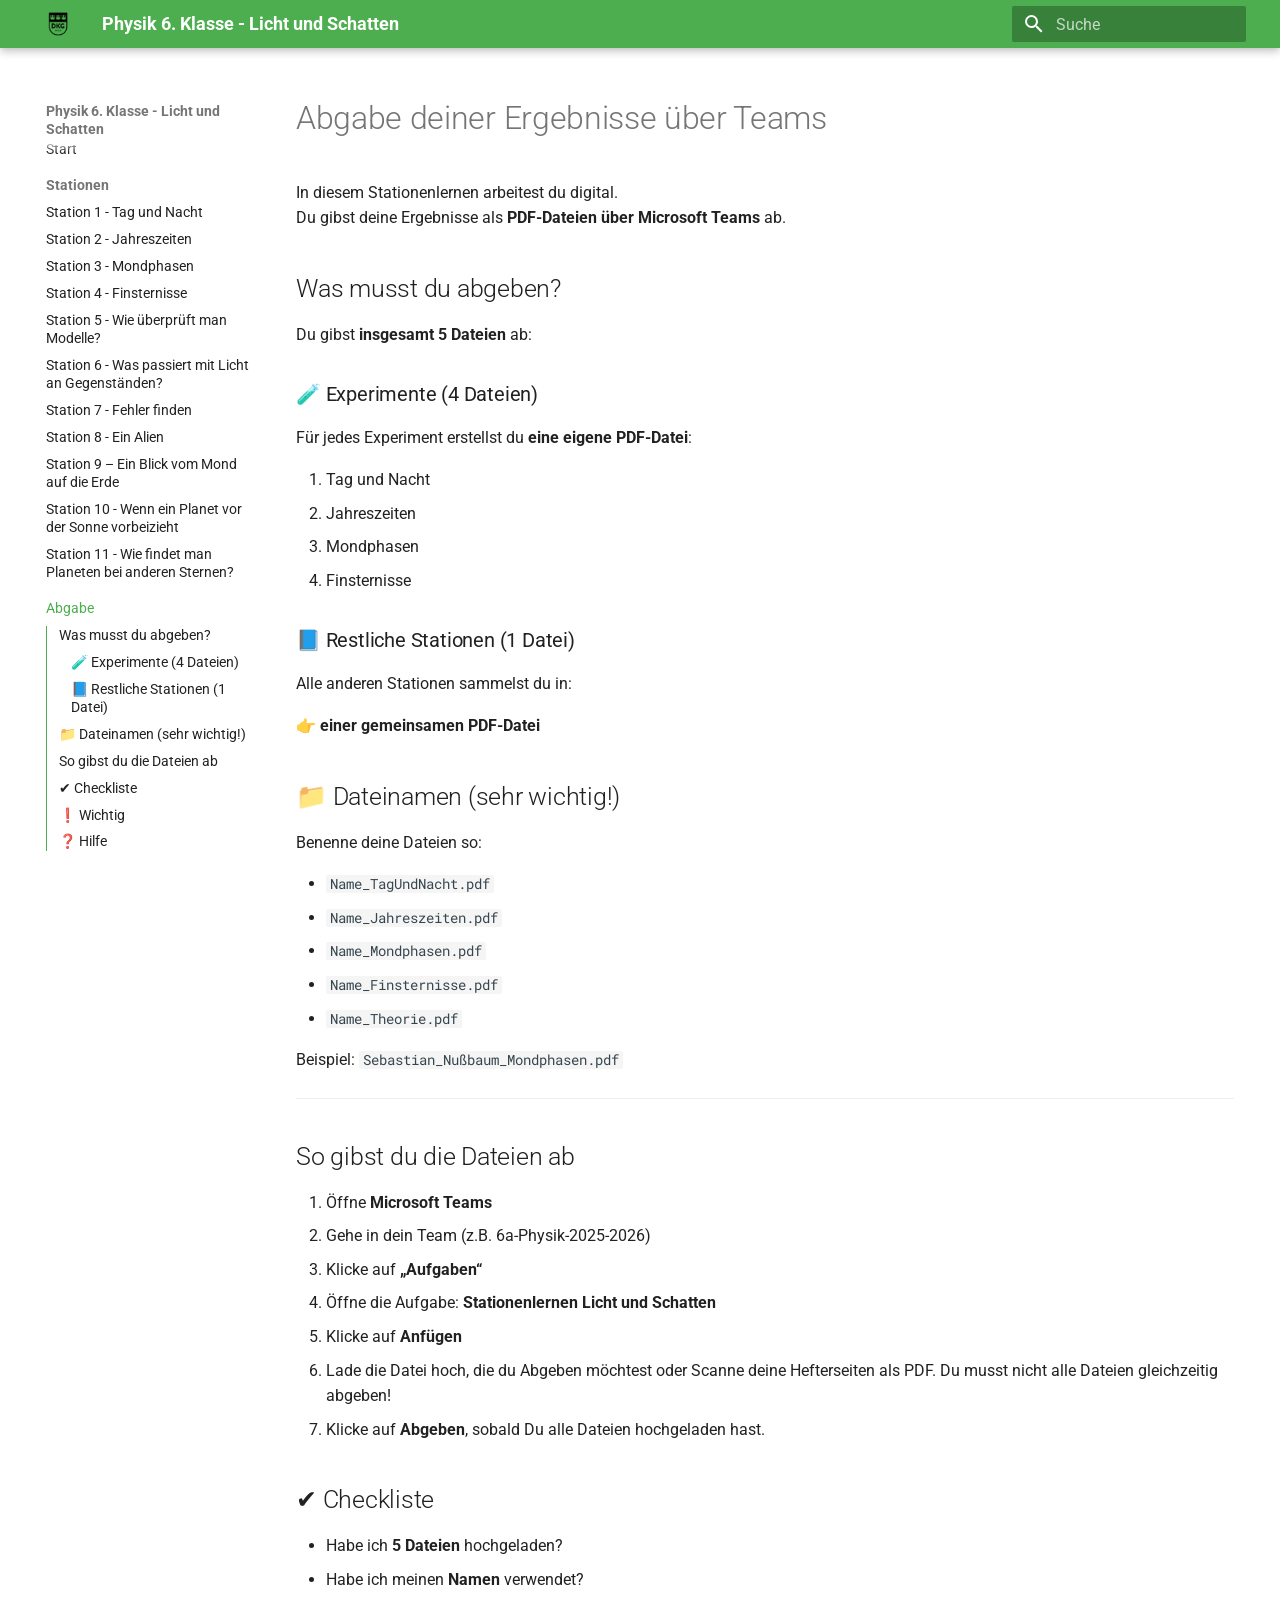
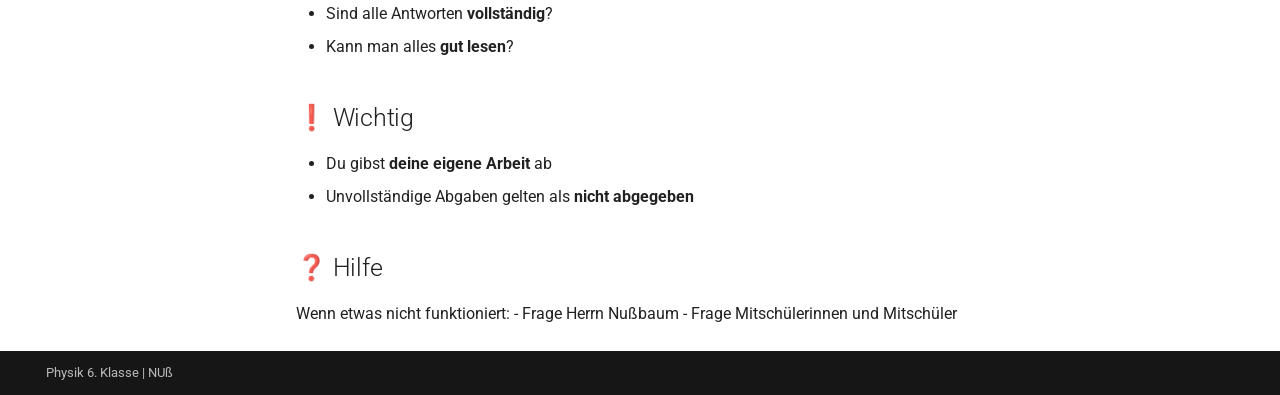
==== abgabe_teams/index.html @ 46893027 "Frisch gebaute Website" ====
<!doctype html>
<html lang="de" class="no-js">
  <head>
    
      <meta charset="utf-8">
      <meta name="viewport" content="width=device-width,initial-scale=1">
      
      
      
        <link rel="canonical" href="https://herrnussbaum.github.io/physik_6_licht_und_schatten/abgabe_teams/">
      
      
        <link rel="prev" href="../stationen/station_11/">
      
      
      
        
      
      
      <link rel="icon" href="../img/favicon.ico">
      <meta name="generator" content="mkdocs-1.6.1, mkdocs-material-9.7.6">
    
    
      
        <title>Abgabe - Physik 6. Klasse - Licht und Schatten</title>
      
    
    
      <link rel="stylesheet" href="../assets/stylesheets/main.484c7ddc.min.css">
      
        
        <link rel="stylesheet" href="../assets/stylesheets/palette.ab4e12ef.min.css">
      
      


    
    
      
    
    
      
        
        
        <link rel="preconnect" href="https://fonts.gstatic.com" crossorigin>
        <link rel="stylesheet" href="https://fonts.googleapis.com/css?family=Roboto:300,300i,400,400i,700,700i%7CRoboto+Mono:400,400i,700,700i&display=fallback">
        <style>:root{--md-text-font:"Roboto";--md-code-font:"Roboto Mono"}</style>
      
    
    
    <script>__md_scope=new URL("..",location),__md_hash=e=>[...e].reduce(((e,_)=>(e<<5)-e+_.charCodeAt(0)),0),__md_get=(e,_=localStorage,t=__md_scope)=>JSON.parse(_.getItem(t.pathname+"."+e)),__md_set=(e,_,t=localStorage,a=__md_scope)=>{try{t.setItem(a.pathname+"."+e,JSON.stringify(_))}catch(e){}}</script>
    
      

    
    
  </head>
  
  
    
    
    
    
    
    <body dir="ltr" data-md-color-scheme="default" data-md-color-primary="green" data-md-color-accent="purple">
  
    
    <input class="md-toggle" data-md-toggle="drawer" type="checkbox" id="__drawer" autocomplete="off">
    <input class="md-toggle" data-md-toggle="search" type="checkbox" id="__search" autocomplete="off">
    <label class="md-overlay" for="__drawer"></label>
    <div data-md-component="skip">
      
        
        <a href="#abgabe-deiner-ergebnisse-uber-teams" class="md-skip">
          Zum Inhalt
        </a>
      
    </div>
    <div data-md-component="announce">
      
    </div>
    
    
      

  

<header class="md-header md-header--shadow" data-md-component="header">
  <nav class="md-header__inner md-grid" aria-label="Kopfzeile">
    <a href=".." title="Physik 6. Klasse - Licht und Schatten" class="md-header__button md-logo" aria-label="Physik 6. Klasse - Licht und Schatten" data-md-component="logo">
      
  <img src="../img/Logo_klein.png" alt="logo">

    </a>
    <label class="md-header__button md-icon" for="__drawer">
      
      <svg xmlns="http://www.w3.org/2000/svg" viewBox="0 0 24 24"><path d="M3 6h18v2H3zm0 5h18v2H3zm0 5h18v2H3z"/></svg>
    </label>
    <div class="md-header__title" data-md-component="header-title">
      <div class="md-header__ellipsis">
        <div class="md-header__topic">
          <span class="md-ellipsis">
            Physik 6. Klasse - Licht und Schatten
          </span>
        </div>
        <div class="md-header__topic" data-md-component="header-topic">
          <span class="md-ellipsis">
            
              Abgabe
            
          </span>
        </div>
      </div>
    </div>
    
      
    
    
    
    
      
      
        <label class="md-header__button md-icon" for="__search">
          
          <svg xmlns="http://www.w3.org/2000/svg" viewBox="0 0 24 24"><path d="M9.5 3A6.5 6.5 0 0 1 16 9.5c0 1.61-.59 3.09-1.56 4.23l.27.27h.79l5 5-1.5 1.5-5-5v-.79l-.27-.27A6.52 6.52 0 0 1 9.5 16 6.5 6.5 0 0 1 3 9.5 6.5 6.5 0 0 1 9.5 3m0 2C7 5 5 7 5 9.5S7 14 9.5 14 14 12 14 9.5 12 5 9.5 5"/></svg>
        </label>
        <div class="md-search" data-md-component="search" role="dialog">
  <label class="md-search__overlay" for="__search"></label>
  <div class="md-search__inner" role="search">
    <form class="md-search__form" name="search">
      <input type="text" class="md-search__input" name="query" aria-label="Suche" placeholder="Suche" autocapitalize="off" autocorrect="off" autocomplete="off" spellcheck="false" data-md-component="search-query" required>
      <label class="md-search__icon md-icon" for="__search">
        
        <svg xmlns="http://www.w3.org/2000/svg" viewBox="0 0 24 24"><path d="M9.5 3A6.5 6.5 0 0 1 16 9.5c0 1.61-.59 3.09-1.56 4.23l.27.27h.79l5 5-1.5 1.5-5-5v-.79l-.27-.27A6.52 6.52 0 0 1 9.5 16 6.5 6.5 0 0 1 3 9.5 6.5 6.5 0 0 1 9.5 3m0 2C7 5 5 7 5 9.5S7 14 9.5 14 14 12 14 9.5 12 5 9.5 5"/></svg>
        
        <svg xmlns="http://www.w3.org/2000/svg" viewBox="0 0 24 24"><path d="M20 11v2H8l5.5 5.5-1.42 1.42L4.16 12l7.92-7.92L13.5 5.5 8 11z"/></svg>
      </label>
      <nav class="md-search__options" aria-label="Suche">
        
        <button type="reset" class="md-search__icon md-icon" title="Zurücksetzen" aria-label="Zurücksetzen" tabindex="-1">
          
          <svg xmlns="http://www.w3.org/2000/svg" viewBox="0 0 24 24"><path d="M19 6.41 17.59 5 12 10.59 6.41 5 5 6.41 10.59 12 5 17.59 6.41 19 12 13.41 17.59 19 19 17.59 13.41 12z"/></svg>
        </button>
      </nav>
      
    </form>
    <div class="md-search__output">
      <div class="md-search__scrollwrap" tabindex="0" data-md-scrollfix>
        <div class="md-search-result" data-md-component="search-result">
          <div class="md-search-result__meta">
            Suche wird initialisiert
          </div>
          <ol class="md-search-result__list" role="presentation"></ol>
        </div>
      </div>
    </div>
  </div>
</div>
      
    
    
  </nav>
  
</header>
    
    <div class="md-container" data-md-component="container">
      
      
        
          
        
      
      <main class="md-main" data-md-component="main">
        <div class="md-main__inner md-grid">
          
            
              
              <div class="md-sidebar md-sidebar--primary" data-md-component="sidebar" data-md-type="navigation" >
                <div class="md-sidebar__scrollwrap">
                  <div class="md-sidebar__inner">
                    



  

<nav class="md-nav md-nav--primary md-nav--integrated" aria-label="Navigation" data-md-level="0">
  <label class="md-nav__title" for="__drawer">
    <a href=".." title="Physik 6. Klasse - Licht und Schatten" class="md-nav__button md-logo" aria-label="Physik 6. Klasse - Licht und Schatten" data-md-component="logo">
      
  <img src="../img/Logo_klein.png" alt="logo">

    </a>
    Physik 6. Klasse - Licht und Schatten
  </label>
  
  <ul class="md-nav__list" data-md-scrollfix>
    
      
      
  
  
  
  
    <li class="md-nav__item">
      <a href=".." class="md-nav__link">
        
  
  
  <span class="md-ellipsis">
    
  
    Start
  

    
  </span>
  
  

      </a>
    </li>
  

    
      
      
  
  
  
  
    
    
    
    
      
        
        
      
    
    
    <li class="md-nav__item md-nav__item--section md-nav__item--nested">
      
        
        
        <input class="md-nav__toggle md-toggle " type="checkbox" id="__nav_2" >
        
          
          <label class="md-nav__link" for="__nav_2" id="__nav_2_label" tabindex="">
            
  
  
  <span class="md-ellipsis">
    
  
    Stationen
  

    
  </span>
  
  

            <span class="md-nav__icon md-icon"></span>
          </label>
        
        <nav class="md-nav" data-md-level="1" aria-labelledby="__nav_2_label" aria-expanded="false">
          <label class="md-nav__title" for="__nav_2">
            <span class="md-nav__icon md-icon"></span>
            
  
    Stationen
  

          </label>
          <ul class="md-nav__list" data-md-scrollfix>
            
              
                
  
  
  
  
    <li class="md-nav__item">
      <a href="../stationen/station_01/" class="md-nav__link">
        
  
  
  <span class="md-ellipsis">
    
  
    Station 1 - Tag und Nacht
  

    
  </span>
  
  

      </a>
    </li>
  

              
            
              
                
  
  
  
  
    <li class="md-nav__item">
      <a href="../stationen/station_02/" class="md-nav__link">
        
  
  
  <span class="md-ellipsis">
    
  
    Station 2 - Jahreszeiten
  

    
  </span>
  
  

      </a>
    </li>
  

              
            
              
                
  
  
  
  
    <li class="md-nav__item">
      <a href="../stationen/station_03/" class="md-nav__link">
        
  
  
  <span class="md-ellipsis">
    
  
    Station 3 - Mondphasen
  

    
  </span>
  
  

      </a>
    </li>
  

              
            
              
                
  
  
  
  
    <li class="md-nav__item">
      <a href="../stationen/station_04/" class="md-nav__link">
        
  
  
  <span class="md-ellipsis">
    
  
    Station 4 - Finsternisse
  

    
  </span>
  
  

      </a>
    </li>
  

              
            
              
                
  
  
  
  
    <li class="md-nav__item">
      <a href="../stationen/station_05/" class="md-nav__link">
        
  
  
  <span class="md-ellipsis">
    
  
    Station 5 - Wie überprüft man Modelle?
  

    
  </span>
  
  

      </a>
    </li>
  

              
            
              
                
  
  
  
  
    <li class="md-nav__item">
      <a href="../stationen/station_06/" class="md-nav__link">
        
  
  
  <span class="md-ellipsis">
    
  
    Station 6 - Was passiert mit Licht an Gegenständen?
  

    
  </span>
  
  

      </a>
    </li>
  

              
            
              
                
  
  
  
  
    <li class="md-nav__item">
      <a href="../stationen/station_07/" class="md-nav__link">
        
  
  
  <span class="md-ellipsis">
    
  
    Station 7 - Fehler finden
  

    
  </span>
  
  

      </a>
    </li>
  

              
            
              
                
  
  
  
  
    <li class="md-nav__item">
      <a href="../stationen/station_08/" class="md-nav__link">
        
  
  
  <span class="md-ellipsis">
    
  
    Station 8 - Ein Alien
  

    
  </span>
  
  

      </a>
    </li>
  

              
            
              
                
  
  
  
  
    <li class="md-nav__item">
      <a href="../stationen/station_09/" class="md-nav__link">
        
  
  
  <span class="md-ellipsis">
    
  
    Station 9 – Ein Blick vom Mond auf die Erde
  

    
  </span>
  
  

      </a>
    </li>
  

              
            
              
                
  
  
  
  
    <li class="md-nav__item">
      <a href="../stationen/station_10/" class="md-nav__link">
        
  
  
  <span class="md-ellipsis">
    
  
    Station 10 - Wenn ein Planet vor der Sonne vorbeizieht
  

    
  </span>
  
  

      </a>
    </li>
  

              
            
              
                
  
  
  
  
    <li class="md-nav__item">
      <a href="../stationen/station_11/" class="md-nav__link">
        
  
  
  <span class="md-ellipsis">
    
  
    Station 11 - Wie findet man Planeten bei anderen Sternen?
  

    
  </span>
  
  

      </a>
    </li>
  

              
            
          </ul>
        </nav>
      
    </li>
  

    
      
      
  
  
    
  
  
  
    <li class="md-nav__item md-nav__item--active">
      
      <input class="md-nav__toggle md-toggle" type="checkbox" id="__toc">
      
      
        
      
      
        <label class="md-nav__link md-nav__link--active" for="__toc">
          
  
  
  <span class="md-ellipsis">
    
  
    Abgabe
  

    
  </span>
  
  

          <span class="md-nav__icon md-icon"></span>
        </label>
      
      <a href="./" class="md-nav__link md-nav__link--active">
        
  
  
  <span class="md-ellipsis">
    
  
    Abgabe
  

    
  </span>
  
  

      </a>
      
        

<nav class="md-nav md-nav--secondary" aria-label="Inhaltsverzeichnis">
  
  
  
    
  
  
    <label class="md-nav__title" for="__toc">
      <span class="md-nav__icon md-icon"></span>
      Inhaltsverzeichnis
    </label>
    <ul class="md-nav__list" data-md-component="toc" data-md-scrollfix>
      
        <li class="md-nav__item">
  <a href="#was-musst-du-abgeben" class="md-nav__link">
    <span class="md-ellipsis">
      
        Was musst du abgeben?
      
    </span>
  </a>
  
    <nav class="md-nav" aria-label="Was musst du abgeben?">
      <ul class="md-nav__list">
        
          <li class="md-nav__item">
  <a href="#experimente-4-dateien" class="md-nav__link">
    <span class="md-ellipsis">
      
        🧪 Experimente (4 Dateien)
      
    </span>
  </a>
  
</li>
        
          <li class="md-nav__item">
  <a href="#restliche-stationen-1-datei" class="md-nav__link">
    <span class="md-ellipsis">
      
        📘 Restliche Stationen (1 Datei)
      
    </span>
  </a>
  
</li>
        
      </ul>
    </nav>
  
</li>
      
        <li class="md-nav__item">
  <a href="#dateinamen-sehr-wichtig" class="md-nav__link">
    <span class="md-ellipsis">
      
        📁 Dateinamen (sehr wichtig!)
      
    </span>
  </a>
  
</li>
      
        <li class="md-nav__item">
  <a href="#so-gibst-du-die-dateien-ab" class="md-nav__link">
    <span class="md-ellipsis">
      
        So gibst du die Dateien ab
      
    </span>
  </a>
  
</li>
      
        <li class="md-nav__item">
  <a href="#checkliste" class="md-nav__link">
    <span class="md-ellipsis">
      
        ✔ Checkliste
      
    </span>
  </a>
  
</li>
      
        <li class="md-nav__item">
  <a href="#wichtig" class="md-nav__link">
    <span class="md-ellipsis">
      
        ❗ Wichtig
      
    </span>
  </a>
  
</li>
      
        <li class="md-nav__item">
  <a href="#hilfe" class="md-nav__link">
    <span class="md-ellipsis">
      
        ❓ Hilfe
      
    </span>
  </a>
  
</li>
      
    </ul>
  
</nav>
      
    </li>
  

    
  </ul>
</nav>
                  </div>
                </div>
              </div>
            
            
          
          
            <div class="md-content" data-md-component="content">
              
              <article class="md-content__inner md-typeset">
                
                  



<h1 id="abgabe-deiner-ergebnisse-uber-teams">Abgabe deiner Ergebnisse über Teams</h1>
<p>In diesem Stationenlernen arbeitest du digital.<br />
Du gibst deine Ergebnisse als <strong>PDF-Dateien über Microsoft Teams</strong> ab.</p>
<h2 id="was-musst-du-abgeben">Was musst du abgeben?</h2>
<p>Du gibst <strong>insgesamt 5 Dateien</strong> ab:</p>
<h3 id="experimente-4-dateien">🧪 Experimente (4 Dateien)</h3>
<p>Für jedes Experiment erstellst du <strong>eine eigene PDF-Datei</strong>:</p>
<ol>
<li>Tag und Nacht  </li>
<li>Jahreszeiten  </li>
<li>Mondphasen  </li>
<li>Finsternisse  </li>
</ol>
<h3 id="restliche-stationen-1-datei">📘 Restliche Stationen (1 Datei)</h3>
<p>Alle anderen Stationen sammelst du in:</p>
<p>👉 <strong>einer gemeinsamen PDF-Datei</strong></p>
<h2 id="dateinamen-sehr-wichtig">📁 Dateinamen (sehr wichtig!)</h2>
<p>Benenne deine Dateien so:</p>
<ul>
<li><code>Name_TagUndNacht.pdf</code></li>
<li><code>Name_Jahreszeiten.pdf</code></li>
<li><code>Name_Mondphasen.pdf</code></li>
<li><code>Name_Finsternisse.pdf</code></li>
<li><code>Name_Theorie.pdf</code></li>
</ul>
<p>Beispiel:
<code>Sebastian_Nußbaum_Mondphasen.pdf</code></p>
<hr />
<h2 id="so-gibst-du-die-dateien-ab">So gibst du die Dateien ab</h2>
<ol>
<li>Öffne <strong>Microsoft Teams</strong></li>
<li>Gehe in dein Team (z.B. 6a-Physik-2025-2026)</li>
<li>Klicke auf <strong>„Aufgaben“</strong></li>
<li>Öffne die Aufgabe:   <strong>Stationenlernen Licht und Schatten</strong></li>
<li>Klicke auf <strong>Anfügen</strong></li>
<li>Lade die Datei hoch, die du Abgeben möchtest oder Scanne deine Hefterseiten als PDF. Du musst nicht alle Dateien gleichzeitig abgeben!</li>
<li>Klicke auf <strong>Abgeben</strong>, sobald Du alle Dateien hochgeladen hast.</li>
</ol>
<h2 id="checkliste">✔ Checkliste</h2>
<ul>
<li>Habe ich <strong>5 Dateien</strong> hochgeladen?</li>
<li>Habe ich meinen <strong>Namen</strong> verwendet?</li>
<li>Sind alle Antworten <strong>vollständig</strong>?</li>
<li>Kann man alles <strong>gut lesen</strong>?</li>
</ul>
<h2 id="wichtig">❗ Wichtig</h2>
<ul>
<li>Du gibst <strong>deine eigene Arbeit</strong> ab  </li>
<li>Unvollständige Abgaben gelten als <strong>nicht abgegeben</strong></li>
</ul>
<h2 id="hilfe">❓ Hilfe</h2>
<p>Wenn etwas nicht funktioniert:
- Frage Herrn Nußbaum
- Frage Mitschülerinnen und Mitschüler</p>












                
              </article>
            </div>
          
          
<script>var target=document.getElementById(location.hash.slice(1));target&&target.name&&(target.checked=target.name.startsWith("__tabbed_"))</script>
        </div>
        
          <button type="button" class="md-top md-icon" data-md-component="top" hidden>
  
  <svg xmlns="http://www.w3.org/2000/svg" viewBox="0 0 24 24"><path d="M13 20h-2V8l-5.5 5.5-1.42-1.42L12 4.16l7.92 7.92-1.42 1.42L13 8z"/></svg>
  Zurück zum Seitenanfang
</button>
        
      </main>
      
        <footer class="md-footer">
  
  <div class="md-footer-meta md-typeset">
    <div class="md-footer-meta__inner md-grid">
      <div class="md-copyright">
  
    <div class="md-copyright__highlight">
      Physik 6. Klasse | NUß
    </div>
  
  
</div>
      
    </div>
  </div>
</footer>
      
    </div>
    <div class="md-dialog" data-md-component="dialog">
      <div class="md-dialog__inner md-typeset"></div>
    </div>
    
    
    
      
      
      <script id="__config" type="application/json">{"annotate": null, "base": "..", "features": ["navigation.instant", "navigation.instant.prefetch", "navigation.sections", "navigation.top", "toc.integrate", "content.code.copy"], "search": "../assets/javascripts/workers/search.2c215733.min.js", "tags": null, "translations": {"clipboard.copied": "In Zwischenablage kopiert", "clipboard.copy": "In Zwischenablage kopieren", "search.result.more.one": "1 weiteres Suchergebnis auf dieser Seite", "search.result.more.other": "# weitere Suchergebnisse auf dieser Seite", "search.result.none": "Keine Suchergebnisse", "search.result.one": "1 Suchergebnis", "search.result.other": "# Suchergebnisse", "search.result.placeholder": "Suchbegriff eingeben", "search.result.term.missing": "Es fehlt", "select.version": "Version ausw\u00e4hlen"}, "version": null}</script>
    
    
      <script src="../assets/javascripts/bundle.79ae519e.min.js"></script>
      
    
  </body>
</html>
---- assets/stylesheets/main.484c7ddc.min.css ----
@charset "UTF-8";html{-webkit-text-size-adjust:none;-moz-text-size-adjust:none;text-size-adjust:none;box-sizing:border-box}*,:after,:before{box-sizing:inherit}@media (prefers-reduced-motion){*,:after,:before{transition:none!important}}body{margin:0}a,button,input,label{-webkit-tap-highlight-color:transparent}a{color:inherit;text-decoration:none}hr{border:0;box-sizing:initial;display:block;height:.05rem;overflow:visible;padding:0}small{font-size:80%}sub,sup{line-height:1em}img{border-style:none}table{border-collapse:initial;border-spacing:0}td,th{font-weight:400;vertical-align:top}button{background:#0000;border:0;font-family:inherit;font-size:inherit;margin:0;padding:0}input{border:0;outline:none}:root{--md-primary-fg-color:#4051b5;--md-primary-fg-color--light:#5d6cc0;--md-primary-fg-color--dark:#303fa1;--md-primary-bg-color:#fff;--md-primary-bg-color--light:#ffffffb3;--md-accent-fg-color:#526cfe;--md-accent-fg-color--transparent:#526cfe1a;--md-accent-bg-color:#fff;--md-accent-bg-color--light:#ffffffb3}[data-md-color-scheme=default]{color-scheme:light}[data-md-color-scheme=default] img[src$="#gh-dark-mode-only"],[data-md-color-scheme=default] img[src$="#only-dark"]{display:none}:root,[data-md-color-scheme=default]{--md-hue:225deg;--md-default-fg-color:#000000de;--md-default-fg-color--light:#0000008a;--md-default-fg-color--lighter:#00000052;--md-default-fg-color--lightest:#00000012;--md-default-bg-color:#fff;--md-default-bg-color--light:#ffffffb3;--md-default-bg-color--lighter:#ffffff4d;--md-default-bg-color--lightest:#ffffff1f;--md-code-fg-color:#36464e;--md-code-bg-color:#f5f5f5;--md-code-bg-color--light:#f5f5f5b3;--md-code-bg-color--lighter:#f5f5f54d;--md-code-hl-color:#4287ff;--md-code-hl-color--light:#4287ff1a;--md-code-hl-number-color:#d52a2a;--md-code-hl-special-color:#db1457;--md-code-hl-function-color:#a846b9;--md-code-hl-constant-color:#6e59d9;--md-code-hl-keyword-color:#3f6ec6;--md-code-hl-string-color:#1c7d4d;--md-code-hl-name-color:var(--md-code-fg-color);--md-code-hl-operator-color:var(--md-default-fg-color--light);--md-code-hl-punctuation-color:var(--md-default-fg-color--light);--md-code-hl-comment-color:var(--md-default-fg-color--light);--md-code-hl-generic-color:var(--md-default-fg-color--light);--md-code-hl-variable-color:var(--md-default-fg-color--light);--md-typeset-color:var(--md-default-fg-color);--md-typeset-a-color:var(--md-primary-fg-color);--md-typeset-del-color:#f5503d26;--md-typeset-ins-color:#0bd57026;--md-typeset-kbd-color:#fafafa;--md-typeset-kbd-accent-color:#fff;--md-typeset-kbd-border-color:#b8b8b8;--md-typeset-mark-color:#ffff0080;--md-typeset-table-color:#0000001f;--md-typeset-table-color--light:rgba(0,0,0,.035);--md-admonition-fg-color:var(--md-default-fg-color);--md-admonition-bg-color:var(--md-default-bg-color);--md-warning-fg-color:#000000de;--md-warning-bg-color:#ff9;--md-footer-fg-color:#fff;--md-footer-fg-color--light:#ffffffb3;--md-footer-fg-color--lighter:#ffffff73;--md-footer-bg-color:#000000de;--md-footer-bg-color--dark:#00000052;--md-shadow-z1:0 0.2rem 0.5rem #0000000d,0 0 0.05rem #0000001a;--md-shadow-z2:0 0.2rem 0.5rem #0000001a,0 0 0.05rem #00000040;--md-shadow-z3:0 0.2rem 0.5rem #0003,0 0 0.05rem #00000059}.md-icon svg{fill:currentcolor;display:block;height:1.2rem;width:1.2rem}body{-webkit-font-smoothing:antialiased;-moz-osx-font-smoothing:grayscale;--md-text-font-family:var(--md-text-font,_),-apple-system,BlinkMacSystemFont,Helvetica,Arial,sans-serif;--md-code-font-family:var(--md-code-font,_),SFMono-Regular,Consolas,Menlo,monospace}aside,body,input{font-feature-settings:"kern","liga";color:var(--md-typeset-color);font-family:var(--md-text-font-family)}code,kbd,pre{font-feature-settings:"kern";font-family:var(--md-code-font-family)}:root{--md-typeset-table-sort-icon:url('data:image/svg+xml;charset=utf-8,<svg xmlns="http://www.w3.org/2000/svg" viewBox="0 0 24 24"><path d="m18 21-4-4h3V7h-3l4-4 4 4h-3v10h3M2 19v-2h10v2M2 13v-2h7v2M2 7V5h4v2z"/></svg>');--md-typeset-table-sort-icon--asc:url('data:image/svg+xml;charset=utf-8,<svg xmlns="http://www.w3.org/2000/svg" viewBox="0 0 24 24"><path d="M19 17h3l-4 4-4-4h3V3h2M2 17h10v2H2M6 5v2H2V5m0 6h7v2H2z"/></svg>');--md-typeset-table-sort-icon--desc:url('data:image/svg+xml;charset=utf-8,<svg xmlns="http://www.w3.org/2000/svg" viewBox="0 0 24 24"><path d="M19 7h3l-4-4-4 4h3v14h2M2 17h10v2H2M6 5v2H2V5m0 6h7v2H2z"/></svg>')}.md-typeset{-webkit-print-color-adjust:exact;color-adjust:exact;font-size:.8rem;line-height:1.6;overflow-wrap:break-word}@media print{.md-typeset{font-size:.68rem}}.md-typeset blockquote,.md-typeset dl,.md-typeset figure,.md-typeset ol,.md-typeset pre,.md-typeset ul{margin-bottom:1em;margin-top:1em}.md-typeset h1{color:var(--md-default-fg-color--light);font-size:2em;line-height:1.3;margin:0 0 1.25em}.md-typeset h1,.md-typeset h2{font-weight:300;letter-spacing:-.01em}.md-typeset h2{font-size:1.5625em;line-height:1.4;margin:1.6em 0 .64em}.md-typeset h3{font-size:1.25em;font-weight:400;letter-spacing:-.01em;line-height:1.5;margin:1.6em 0 .8em}.md-typeset h2+h3{margin-top:.8em}.md-typeset h4{font-weight:700;letter-spacing:-.01em;margin:1em 0}.md-typeset h5,.md-typeset h6{color:var(--md-default-fg-color--light);font-size:.8em;font-weight:700;letter-spacing:-.01em;margin:1.25em 0}.md-typeset h5{text-transform:uppercase}.md-typeset h5 code{text-transform:none}.md-typeset hr{border-bottom:.05rem solid var(--md-default-fg-color--lightest);display:flow-root;margin:1.5em 0}.md-typeset a{color:var(--md-typeset-a-color);word-break:break-word}.md-typeset a,.md-typeset a:before{transition:color 125ms}.md-typeset a:focus,.md-typeset a:hover{color:var(--md-accent-fg-color)}.md-typeset a:focus code,.md-typeset a:hover code{background-color:var(--md-accent-fg-color--transparent);color:var(--md-accent-fg-color)}.md-typeset a code{color:var(--md-typeset-a-color)}.md-typeset a.focus-visible{outline-color:var(--md-accent-fg-color);outline-offset:.2rem}.md-typeset code,.md-typeset kbd,.md-typeset pre{color:var(--md-code-fg-color);direction:ltr;font-variant-ligatures:none;transition:background-color 125ms}@media print{.md-typeset code,.md-typeset kbd,.md-typeset pre{white-space:pre-wrap}}.md-typeset code{background-color:var(--md-code-bg-color);border-radius:.1rem;-webkit-box-decoration-break:clone;box-decoration-break:clone;font-size:.85em;padding:0 .2941176471em;transition:color 125ms,background-color 125ms;word-break:break-word}.md-typeset code:not(.focus-visible){-webkit-tap-highlight-color:transparent;outline:none}.md-typeset pre{display:flow-root;line-height:1.4;position:relative}.md-typeset pre>code{-webkit-box-decoration-break:slice;box-decoration-break:slice;box-shadow:none;display:block;margin:0;outline-color:var(--md-accent-fg-color);overflow:auto;padding:.7720588235em 1.1764705882em;scrollbar-color:var(--md-default-fg-color--lighter) #0000;scrollbar-width:thin;touch-action:auto;word-break:normal}.md-typeset pre>code:hover{scrollbar-color:var(--md-accent-fg-color) #0000}.md-typeset pre>code::-webkit-scrollbar{height:.2rem;width:.2rem}.md-typeset pre>code::-webkit-scrollbar-thumb{background-color:var(--md-default-fg-color--lighter)}.md-typeset pre>code::-webkit-scrollbar-thumb:hover{background-color:var(--md-accent-fg-color)}.md-typeset kbd{background-color:var(--md-typeset-kbd-color);border-radius:.1rem;box-shadow:0 .1rem 0 .05rem var(--md-typeset-kbd-border-color),0 .1rem 0 var(--md-typeset-kbd-border-color),0 -.1rem .2rem var(--md-typeset-kbd-accent-color) inset;color:var(--md-default-fg-color);display:inline-block;font-size:.75em;padding:0 .6666666667em;vertical-align:text-top;word-break:break-word}.md-typeset mark{background-color:var(--md-typeset-mark-color);-webkit-box-decoration-break:clone;box-decoration-break:clone;color:inherit;word-break:break-word}.md-typeset abbr{cursor:help;text-decoration:none}.md-typeset [data-preview],.md-typeset abbr{border-bottom:.05rem dotted var(--md-default-fg-color--light)}.md-typeset small{opacity:.75}[dir=ltr] .md-typeset sub,[dir=ltr] .md-typeset sup{margin-left:.078125em}[dir=rtl] .md-typeset sub,[dir=rtl] .md-typeset sup{margin-right:.078125em}[dir=ltr] .md-typeset blockquote{padding-left:.6rem}[dir=rtl] .md-typeset blockquote{padding-right:.6rem}[dir=ltr] .md-typeset blockquote{border-left:.2rem solid var(--md-default-fg-color--lighter)}[dir=rtl] .md-typeset blockquote{border-right:.2rem solid var(--md-default-fg-color--lighter)}.md-typeset blockquote{color:var(--md-default-fg-color--light);margin-left:0;margin-right:0}.md-typeset ul{list-style-type:disc}.md-typeset ul[type]{list-style-type:revert-layer}[dir=ltr] .md-typeset ol,[dir=ltr] .md-typeset ul{margin-left:.625em}[dir=rtl] .md-typeset ol,[dir=rtl] .md-typeset ul{margin-right:.625em}.md-typeset ol,.md-typeset ul{padding:0}.md-typeset ol:not([hidden]),.md-typeset ul:not([hidden]){display:flow-root}.md-typeset ol ol,.md-typeset ul ol{list-style-type:lower-alpha}.md-typeset ol ol ol,.md-typeset ul ol ol{list-style-type:lower-roman}.md-typeset ol ol ol ol,.md-typeset ul ol ol ol{list-style-type:upper-alpha}.md-typeset ol ol ol ol ol,.md-typeset ul ol ol ol ol{list-style-type:upper-roman}.md-typeset ol[type],.md-typeset ul[type]{list-style-type:revert-layer}[dir=ltr] .md-typeset ol li,[dir=ltr] .md-typeset ul li{margin-left:1.25em}[dir=rtl] .md-typeset ol li,[dir=rtl] .md-typeset ul li{margin-right:1.25em}.md-typeset ol li,.md-typeset ul li{margin-bottom:.5em}.md-typeset ol li blockquote,.md-typeset ol li p,.md-typeset ul li blockquote,.md-typeset ul li p{margin:.5em 0}.md-typeset ol li:last-child,.md-typeset ul li:last-child{margin-bottom:0}[dir=ltr] .md-typeset ol li ol,[dir=ltr] .md-typeset ol li ul,[dir=ltr] .md-typeset ul li ol,[dir=ltr] .md-typeset ul li ul{margin-left:.625em}[dir=rtl] .md-typeset ol li ol,[dir=rtl] .md-typeset ol li ul,[dir=rtl] .md-typeset ul li ol,[dir=rtl] .md-typeset ul li ul{margin-right:.625em}.md-typeset ol li ol,.md-typeset ol li ul,.md-typeset ul li ol,.md-typeset ul li ul{margin-bottom:.5em;margin-top:.5em}[dir=ltr] .md-typeset dd{margin-left:1.875em}[dir=rtl] .md-typeset dd{margin-right:1.875em}.md-typeset dd{margin-bottom:1.5em;margin-top:1em}.md-typeset img,.md-typeset svg,.md-typeset video{height:auto;max-width:100%}.md-typeset img[align=left]{margin:1em 1em 1em 0}.md-typeset img[align=right]{margin:1em 0 1em 1em}.md-typeset img[align]:only-child{margin-top:0}.md-typeset figure{display:flow-root;margin:1em auto;max-width:100%;text-align:center;width:fit-content}.md-typeset figure img{display:block;margin:0 auto}.md-typeset figcaption{font-style:italic;margin:1em auto;max-width:24rem}.md-typeset iframe{max-width:100%}.md-typeset table:not([class]){background-color:var(--md-default-bg-color);border:.05rem solid var(--md-typeset-table-color);border-radius:.1rem;display:inline-block;font-size:.64rem;max-width:100%;overflow:auto;touch-action:auto}@media print{.md-typeset table:not([class]){display:table}}.md-typeset table:not([class])+*{margin-top:1.5em}.md-typeset table:not([class]) td>:first-child,.md-typeset table:not([class]) th>:first-child{margin-top:0}.md-typeset table:not([class]) td>:last-child,.md-typeset table:not([class]) th>:last-child{margin-bottom:0}.md-typeset table:not([class]) td:not([align]),.md-typeset table:not([class]) th:not([align]){text-align:left}[dir=rtl] .md-typeset table:not([class]) td:not([align]),[dir=rtl] .md-typeset table:not([class]) th:not([align]){text-align:right}.md-typeset table:not([class]) th{font-weight:700;min-width:5rem;padding:.9375em 1.25em;vertical-align:top}.md-typeset table:not([class]) td{border-top:.05rem solid var(--md-typeset-table-color);padding:.9375em 1.25em;vertical-align:top}.md-typeset table:not([class]) tbody tr{transition:background-color 125ms}.md-typeset table:not([class]) tbody tr:hover{background-color:var(--md-typeset-table-color--light);box-shadow:0 .05rem 0 var(--md-default-bg-color) inset}.md-typeset table:not([class]) a{word-break:normal}.md-typeset table th[role=columnheader]{cursor:pointer}[dir=ltr] .md-typeset table th[role=columnheader]:after{margin-left:.5em}[dir=rtl] .md-typeset table th[role=columnheader]:after{margin-right:.5em}.md-typeset table th[role=columnheader]:after{content:"";display:inline-block;height:1.2em;-webkit-mask-image:var(--md-typeset-table-sort-icon);mask-image:var(--md-typeset-table-sort-icon);-webkit-mask-repeat:no-repeat;mask-repeat:no-repeat;-webkit-mask-size:contain;mask-size:contain;transition:background-color 125ms;vertical-align:text-bottom;width:1.2em}.md-typeset table th[role=columnheader]:hover:after{background-color:var(--md-default-fg-color--lighter)}.md-typeset table th[role=columnheader][aria-sort=ascending]:after{background-color:var(--md-default-fg-color--light);-webkit-mask-image:var(--md-typeset-table-sort-icon--asc);mask-image:var(--md-typeset-table-sort-icon--asc)}.md-typeset table th[role=columnheader][aria-sort=descending]:after{background-color:var(--md-default-fg-color--light);-webkit-mask-image:var(--md-typeset-table-sort-icon--desc);mask-image:var(--md-typeset-table-sort-icon--desc)}.md-typeset__scrollwrap{margin:1em -.8rem;overflow-x:auto;touch-action:auto}.md-typeset__table{display:inline-block;margin-bottom:.5em;padding:0 .8rem}@media print{.md-typeset__table{display:block}}html .md-typeset__table table{display:table;margin:0;overflow:hidden;width:100%}@media screen and (max-width:44.984375em){.md-content__inner>pre{margin:1em -.8rem}.md-content__inner>pre code{border-radius:0}}.md-typeset .md-author{border-radius:100%;display:block;flex-shrink:0;height:1.6rem;overflow:hidden;position:relative;transition:color 125ms,transform 125ms;width:1.6rem}.md-typeset .md-author img{display:block}.md-typeset .md-author--more{background:var(--md-default-fg-color--lightest);color:var(--md-default-fg-color--lighter);font-size:.6rem;font-weight:700;line-height:1.6rem;text-align:center}.md-typeset .md-author--long{height:2.4rem;width:2.4rem}.md-typeset a.md-author{transform:scale(1)}.md-typeset a.md-author img{border-radius:100%;filter:grayscale(100%) opacity(75%);transition:filter 125ms}.md-typeset a.md-author:focus,.md-typeset a.md-author:hover{transform:scale(1.1);z-index:1}.md-typeset a.md-author:focus img,.md-typeset a.md-author:hover img{filter:grayscale(0)}.md-banner{background-color:var(--md-footer-bg-color);color:var(--md-footer-fg-color);overflow:auto}@media print{.md-banner{display:none}}.md-banner--warning{background-color:var(--md-warning-bg-color);color:var(--md-warning-fg-color)}.md-banner__inner{font-size:.7rem;margin:.6rem auto;padding:0 .8rem}[dir=ltr] .md-banner__button{float:right}[dir=rtl] .md-banner__button{float:left}.md-banner__button{color:inherit;cursor:pointer;transition:opacity .25s}.no-js .md-banner__button{display:none}.md-banner__button:hover{opacity:.7}html{font-size:125%;height:100%;overflow-x:hidden}@media screen and (min-width:100em){html{font-size:137.5%}}@media screen and (min-width:125em){html{font-size:150%}}body{background-color:var(--md-default-bg-color);display:flex;flex-direction:column;font-size:.5rem;min-height:100%;position:relative;width:100%}@media print{body{display:block}}@media screen and (max-width:59.984375em){body[data-md-scrolllock]{position:fixed}}.md-grid{margin-left:auto;margin-right:auto;max-width:61rem}.md-container{display:flex;flex-direction:column;flex-grow:1}@media print{.md-container{display:block}}.md-main{flex-grow:1}.md-main__inner{display:flex;height:100%;margin-top:1.5rem}.md-ellipsis{overflow:hidden;text-overflow:ellipsis}.md-toggle{display:none}.md-option{height:0;opacity:0;position:absolute;width:0}.md-option:checked+label:not([hidden]){display:block}.md-option.focus-visible+label{outline-color:var(--md-accent-fg-color);outline-style:auto}.md-skip{background-color:var(--md-default-fg-color);border-radius:.1rem;color:var(--md-default-bg-color);font-size:.64rem;margin:.5rem;opacity:0;outline-color:var(--md-accent-fg-color);padding:.3rem .5rem;position:fixed;transform:translateY(.4rem);z-index:-1}.md-skip:focus{opacity:1;transform:translateY(0);transition:transform .25s cubic-bezier(.4,0,.2,1),opacity 175ms 75ms;z-index:10}@page{margin:25mm}:root{--md-clipboard-icon:url('data:image/svg+xml;charset=utf-8,<svg xmlns="http://www.w3.org/2000/svg" viewBox="0 0 24 24"><path d="M19 21H8V7h11m0-2H8a2 2 0 0 0-2 2v14a2 2 0 0 0 2 2h11a2 2 0 0 0 2-2V7a2 2 0 0 0-2-2m-3-4H4a2 2 0 0 0-2 2v14h2V3h12z"/></svg>')}.md-clipboard{border-radius:.1rem;color:var(--md-default-fg-color--lightest);cursor:pointer;height:1.5em;outline-color:var(--md-accent-fg-color);outline-offset:.1rem;transition:color .25s;width:1.5em;z-index:1}@media print{.md-clipboard{display:none}}.md-clipboard:not(.focus-visible){-webkit-tap-highlight-color:transparent;outline:none}:hover>.md-clipboard{color:var(--md-default-fg-color--light)}.md-clipboard:focus,.md-clipboard:hover{color:var(--md-accent-fg-color)}.md-clipboard:after{background-color:currentcolor;content:"";display:block;height:1.125em;margin:0 auto;-webkit-mask-image:var(--md-clipboard-icon);mask-image:var(--md-clipboard-icon);-webkit-mask-position:center;mask-position:center;-webkit-mask-repeat:no-repeat;mask-repeat:no-repeat;-webkit-mask-size:contain;mask-size:contain;width:1.125em}.md-clipboard--inline{cursor:pointer}.md-clipboard--inline code{transition:color .25s,background-color .25s}.md-clipboard--inline:focus code,.md-clipboard--inline:hover code{background-color:var(--md-accent-fg-color--transparent);color:var(--md-accent-fg-color)}:root{--md-code-select-icon:url('data:image/svg+xml;charset=utf-8,<svg xmlns="http://www.w3.org/2000/svg" viewBox="0 0 24 24"><path d="M19 19h-4v2h4c1.1 0 2-.9 2-2v-4h-2m0-12h-4v2h4v4h2V5c0-1.1-.9-2-2-2M5 5h4V3H5c-1.1 0-2 .9-2 2v4h2m0 6H3v4c0 1.1.9 2 2 2h4v-2H5zm2-4h2v2H7zm4 0h2v2h-2zm4 0h2v2h-2zM7 7h2v2H7zm4 0h2v2h-2zm4 0h2v2h-2zm-8 8h2v2H7zm4 0h2v2h-2zm4 0h2v2h-2z"/></svg>');--md-code-copy-icon:url('data:image/svg+xml;charset=utf-8,<svg xmlns="http://www.w3.org/2000/svg" viewBox="0 0 24 24"><path d="M19 21H8V7h11m0-2H8a2 2 0 0 0-2 2v14a2 2 0 0 0 2 2h11a2 2 0 0 0 2-2V7a2 2 0 0 0-2-2m-3-4H4a2 2 0 0 0-2 2v14h2V3h12z"/></svg>')}.md-typeset .md-code__content{display:grid}.md-code__nav{background-color:var(--md-code-bg-color--lighter);border-radius:.1rem;display:flex;gap:.2rem;padding:.2rem;position:absolute;right:.25em;top:.25em;transition:background-color .25s;z-index:1}:hover>.md-code__nav{background-color:var(--md-code-bg-color--light)}.md-code__button{color:var(--md-default-fg-color--lightest);cursor:pointer;display:block;height:1.5em;outline-color:var(--md-accent-fg-color);outline-offset:.1rem;transition:color .25s;width:1.5em}:hover>*>.md-code__button{color:var(--md-default-fg-color--light)}.md-code__button.focus-visible,.md-code__button:hover{color:var(--md-accent-fg-color)}.md-code__button--active{color:var(--md-default-fg-color)!important}.md-code__button:after{background-color:currentcolor;content:"";display:block;height:1.125em;margin:0 auto;-webkit-mask-position:center;mask-position:center;-webkit-mask-repeat:no-repeat;mask-repeat:no-repeat;-webkit-mask-size:contain;mask-size:contain;width:1.125em}.md-code__button[data-md-type=select]:after{-webkit-mask-image:var(--md-code-select-icon);mask-image:var(--md-code-select-icon)}.md-code__button[data-md-type=copy]:after{-webkit-mask-image:var(--md-code-copy-icon);mask-image:var(--md-code-copy-icon)}@keyframes consent{0%{opacity:0;transform:translateY(100%)}to{opacity:1;transform:translateY(0)}}@keyframes overlay{0%{opacity:0}to{opacity:1}}.md-consent__overlay{animation:overlay .25s both;-webkit-backdrop-filter:blur(.1rem);backdrop-filter:blur(.1rem);background-color:#0000008a;height:100%;opacity:1;position:fixed;top:0;width:100%;z-index:5}.md-consent__inner{animation:consent .5s cubic-bezier(.1,.7,.1,1) both;background-color:var(--md-default-bg-color);border:0;border-radius:.1rem;bottom:0;box-shadow:0 0 .2rem #0000001a,0 .2rem .4rem #0003;max-height:100%;overflow:auto;padding:0;position:fixed;width:100%;z-index:5}.md-consent__form{padding:.8rem}.md-consent__settings{display:none;margin:1em 0}input:checked+.md-consent__settings{display:block}.md-consent__controls{margin-bottom:.8rem}.md-typeset .md-consent__controls .md-button{display:inline}@media screen and (max-width:44.984375em){.md-typeset .md-consent__controls .md-button{display:block;margin-top:.4rem;text-align:center;width:100%}}.md-consent label{cursor:pointer}.md-content{flex-grow:1;min-width:0}.md-content__inner{margin:0 .8rem 1.2rem;padding-top:.6rem}@media screen and (min-width:76.25em){[dir=ltr] .md-sidebar--primary:not([hidden])~.md-content>.md-content__inner{margin-left:1.2rem}[dir=ltr] .md-sidebar--secondary:not([hidden])~.md-content>.md-content__inner,[dir=rtl] .md-sidebar--primary:not([hidden])~.md-content>.md-content__inner{margin-right:1.2rem}[dir=rtl] .md-sidebar--secondary:not([hidden])~.md-content>.md-content__inner{margin-left:1.2rem}}.md-content__inner:before{content:"";display:block;height:.4rem}.md-content__inner>:last-child{margin-bottom:0}[dir=ltr] .md-content__button{float:right}[dir=rtl] .md-content__button{float:left}[dir=ltr] .md-content__button{margin-left:.4rem}[dir=rtl] .md-content__button{margin-right:.4rem}.md-content__button{margin:.4rem 0;padding:0}@media print{.md-content__button{display:none}}.md-typeset .md-content__button{color:var(--md-default-fg-color--lighter)}.md-content__button svg{display:inline;vertical-align:top}[dir=rtl] .md-content__button svg{transform:scaleX(-1)}[dir=ltr] .md-dialog{right:.8rem}[dir=rtl] .md-dialog{left:.8rem}.md-dialog{background-color:var(--md-default-fg-color);border-radius:.1rem;bottom:.8rem;box-shadow:var(--md-shadow-z3);min-width:11.1rem;opacity:0;padding:.4rem .6rem;pointer-events:none;position:fixed;transform:translateY(100%);transition:transform 0ms .4s,opacity .4s;z-index:4}@media print{.md-dialog{display:none}}.md-dialog--active{opacity:1;pointer-events:auto;transform:translateY(0);transition:transform .4s cubic-bezier(.075,.85,.175,1),opacity .4s}.md-dialog__inner{color:var(--md-default-bg-color);font-size:.7rem}.md-feedback{margin:2em 0 1em;text-align:center}.md-feedback fieldset{border:none;margin:0;padding:0}.md-feedback__title{font-weight:700;margin:1em auto}.md-feedback__inner{position:relative}.md-feedback__list{display:flex;flex-wrap:wrap;place-content:baseline center;position:relative}.md-feedback__list:hover .md-icon:not(:disabled){color:var(--md-default-fg-color--lighter)}:disabled .md-feedback__list{min-height:1.8rem}.md-feedback__icon{color:var(--md-default-fg-color--light);cursor:pointer;flex-shrink:0;margin:0 .1rem;transition:color 125ms}.md-feedback__icon:not(:disabled).md-icon:hover{color:var(--md-accent-fg-color)}.md-feedback__icon:disabled{color:var(--md-default-fg-color--lightest);pointer-events:none}.md-feedback__note{opacity:0;position:relative;transform:translateY(.4rem);transition:transform .4s cubic-bezier(.1,.7,.1,1),opacity .15s}.md-feedback__note>*{margin:0 auto;max-width:16rem}:disabled .md-feedback__note{opacity:1;transform:translateY(0)}@media print{.md-feedback{display:none}}.md-footer{background-color:var(--md-footer-bg-color);color:var(--md-footer-fg-color)}@media print{.md-footer{display:none}}.md-footer__inner{justify-content:space-between;overflow:auto;padding:.2rem}.md-footer__inner:not([hidden]){display:flex}.md-footer__link{align-items:end;display:flex;flex-grow:0.01;margin-bottom:.4rem;margin-top:1rem;max-width:100%;outline-color:var(--md-accent-fg-color);overflow:hidden;transition:opacity .25s}.md-footer__link:focus,.md-footer__link:hover{opacity:.7}[dir=rtl] .md-footer__link svg{transform:scaleX(-1)}@media screen and (max-width:44.984375em){.md-footer__link--prev{flex-shrink:0}.md-footer__link--prev .md-footer__title{display:none}}[dir=ltr] .md-footer__link--next{margin-left:auto}[dir=rtl] .md-footer__link--next{margin-right:auto}.md-footer__link--next{text-align:right}[dir=rtl] .md-footer__link--next{text-align:left}.md-footer__title{flex-grow:1;font-size:.9rem;margin-bottom:.7rem;max-width:calc(100% - 2.4rem);padding:0 1rem;white-space:nowrap}.md-footer__button{margin:.2rem;padding:.4rem}.md-footer__direction{font-size:.64rem;opacity:.7}.md-footer-meta{background-color:var(--md-footer-bg-color--dark)}.md-footer-meta__inner{display:flex;flex-wrap:wrap;justify-content:space-between;padding:.2rem}html .md-footer-meta.md-typeset a{color:var(--md-footer-fg-color--light)}html .md-footer-meta.md-typeset a:focus,html .md-footer-meta.md-typeset a:hover{color:var(--md-footer-fg-color)}.md-copyright{color:var(--md-footer-fg-color--lighter);font-size:.64rem;margin:auto .6rem;padding:.4rem 0;width:100%}@media screen and (min-width:45em){.md-copyright{width:auto}}.md-copyright__highlight{color:var(--md-footer-fg-color--light)}.md-social{display:inline-flex;gap:.2rem;margin:0 .4rem;padding:.2rem 0 .6rem}@media screen and (min-width:45em){.md-social{padding:.6rem 0}}.md-social__link{display:inline-block;height:1.6rem;text-align:center;width:1.6rem}.md-social__link:before{line-height:1.9}.md-social__link svg{fill:currentcolor;max-height:.8rem;vertical-align:-25%}.md-typeset .md-button{border:.1rem solid;border-radius:.1rem;color:var(--md-primary-fg-color);cursor:pointer;display:inline-block;font-weight:700;padding:.625em 2em;transition:color 125ms,background-color 125ms,border-color 125ms}.md-typeset .md-button--primary{background-color:var(--md-primary-fg-color);border-color:var(--md-primary-fg-color);color:var(--md-primary-bg-color)}.md-typeset .md-button:focus,.md-typeset .md-button:hover{background-color:var(--md-accent-fg-color);border-color:var(--md-accent-fg-color);color:var(--md-accent-bg-color)}[dir=ltr] .md-typeset .md-input{border-top-left-radius:.1rem}[dir=ltr] .md-typeset .md-input,[dir=rtl] .md-typeset .md-input{border-top-right-radius:.1rem}[dir=rtl] .md-typeset .md-input{border-top-left-radius:.1rem}.md-typeset .md-input{border-bottom:.1rem solid var(--md-default-fg-color--lighter);box-shadow:var(--md-shadow-z1);font-size:.8rem;height:1.8rem;padding:0 .6rem;transition:border .25s,box-shadow .25s}.md-typeset .md-input:focus,.md-typeset .md-input:hover{border-bottom-color:var(--md-accent-fg-color);box-shadow:var(--md-shadow-z2)}.md-typeset .md-input--stretch{width:100%}.md-header{background-color:var(--md-primary-fg-color);box-shadow:0 0 .2rem #0000,0 .2rem .4rem #0000;color:var(--md-primary-bg-color);display:block;left:0;position:sticky;right:0;top:0;z-index:4}@media print{.md-header{display:none}}.md-header[hidden]{transform:translateY(-100%);transition:transform .25s cubic-bezier(.8,0,.6,1),box-shadow .25s}.md-header--shadow{box-shadow:0 0 .2rem #0000001a,0 .2rem .4rem #0003;transition:transform .25s cubic-bezier(.1,.7,.1,1),box-shadow .25s}.md-header__inner{align-items:center;display:flex;padding:0 .2rem}.md-header__button{color:currentcolor;cursor:pointer;margin:.2rem;outline-color:var(--md-accent-fg-color);padding:.4rem;position:relative;transition:opacity .25s;vertical-align:middle;z-index:1}.md-header__button:hover{opacity:.7}.md-header__button:not([hidden]){display:inline-block}.md-header__button:not(.focus-visible){-webkit-tap-highlight-color:transparent;outline:none}.md-header__button.md-logo{margin:.2rem;padding:.4rem}@media screen and (max-width:76.234375em){.md-header__button.md-logo{display:none}}.md-header__button.md-logo img,.md-header__button.md-logo svg{fill:currentcolor;display:block;height:1.2rem;width:auto}@media screen and (min-width:60em){.md-header__button[for=__search]{display:none}}.no-js .md-header__button[for=__search]{display:none}[dir=rtl] .md-header__button[for=__search] svg{transform:scaleX(-1)}@media screen and (min-width:76.25em){.md-header__button[for=__drawer]{display:none}}.md-header__topic{display:flex;max-width:100%;position:absolute;transition:transform .4s cubic-bezier(.1,.7,.1,1),opacity .15s;white-space:nowrap}.md-header__topic+.md-header__topic{opacity:0;pointer-events:none;transform:translateX(1.25rem);transition:transform .4s cubic-bezier(1,.7,.1,.1),opacity .15s;z-index:-1}[dir=rtl] .md-header__topic+.md-header__topic{transform:translateX(-1.25rem)}.md-header__topic:first-child{font-weight:700}[dir=ltr] .md-header__title{margin-left:1rem;margin-right:.4rem}[dir=rtl] .md-header__title{margin-left:.4rem;margin-right:1rem}.md-header__title{flex-grow:1;font-size:.9rem;height:2.4rem;line-height:2.4rem}.md-header__title--active .md-header__topic{opacity:0;pointer-events:none;transform:translateX(-1.25rem);transition:transform .4s cubic-bezier(1,.7,.1,.1),opacity .15s;z-index:-1}[dir=rtl] .md-header__title--active .md-header__topic{transform:translateX(1.25rem)}.md-header__title--active .md-header__topic+.md-header__topic{opacity:1;pointer-events:auto;transform:translateX(0);transition:transform .4s cubic-bezier(.1,.7,.1,1),opacity .15s;z-index:0}.md-header__title>.md-header__ellipsis{height:100%;position:relative;width:100%}.md-header__option{display:flex;flex-shrink:0;max-width:100%;transition:max-width 0ms .25s,opacity .25s .25s;white-space:nowrap}[data-md-toggle=search]:checked~.md-header .md-header__option{max-width:0;opacity:0;transition:max-width 0ms,opacity 0ms}.md-header__option>input{bottom:0}.md-header__source{display:none}@media screen and (min-width:60em){[dir=ltr] .md-header__source{margin-left:1rem}[dir=rtl] .md-header__source{margin-right:1rem}.md-header__source{display:block;max-width:11.7rem;width:11.7rem}}@media screen and (min-width:76.25em){[dir=ltr] .md-header__source{margin-left:1.4rem}[dir=rtl] .md-header__source{margin-right:1.4rem}}.md-meta{color:var(--md-default-fg-color--light);font-size:.7rem;line-height:1.3}.md-meta__list{display:inline-flex;flex-wrap:wrap;list-style:none;margin:0;padding:0}.md-meta__item:not(:last-child):after{content:"·";margin-left:.2rem;margin-right:.2rem}.md-meta__link{color:var(--md-typeset-a-color)}.md-meta__link:focus,.md-meta__link:hover{color:var(--md-accent-fg-color)}.md-draft{background-color:#ff1744;border-radius:.125em;color:#fff;display:inline-block;font-weight:700;padding-left:.5714285714em;padding-right:.5714285714em}:root{--md-nav-icon--prev:url('data:image/svg+xml;charset=utf-8,<svg xmlns="http://www.w3.org/2000/svg" viewBox="0 0 24 24"><path d="M20 11v2H8l5.5 5.5-1.42 1.42L4.16 12l7.92-7.92L13.5 5.5 8 11z"/></svg>');--md-nav-icon--next:url('data:image/svg+xml;charset=utf-8,<svg xmlns="http://www.w3.org/2000/svg" viewBox="0 0 24 24"><path d="M8.59 16.58 13.17 12 8.59 7.41 10 6l6 6-6 6z"/></svg>');--md-toc-icon:url('data:image/svg+xml;charset=utf-8,<svg xmlns="http://www.w3.org/2000/svg" viewBox="0 0 24 24"><path d="M3 9h14V7H3zm0 4h14v-2H3zm0 4h14v-2H3zm16 0h2v-2h-2zm0-10v2h2V7zm0 6h2v-2h-2z"/></svg>')}.md-nav{font-size:.7rem;line-height:1.3}.md-nav__title{color:var(--md-default-fg-color--light);display:block;font-weight:700;overflow:hidden;padding:0 .6rem;text-overflow:ellipsis}.md-nav__title .md-nav__button{display:none}.md-nav__title .md-nav__button img{height:100%;width:auto}.md-nav__title .md-nav__button.md-logo img,.md-nav__title .md-nav__button.md-logo svg{fill:currentcolor;display:block;height:2.4rem;max-width:100%;object-fit:contain;width:auto}.md-nav__list{list-style:none;margin:0;padding:0}.md-nav__link{align-items:flex-start;display:flex;gap:.4rem;margin-top:.625em;scroll-snap-align:start;transition:color 125ms}.md-nav__link--passed,.md-nav__link--passed code{color:var(--md-default-fg-color--light)}.md-nav__item .md-nav__link--active,.md-nav__item .md-nav__link--active code{color:var(--md-typeset-a-color)}.md-nav__link .md-ellipsis{position:relative}.md-nav__link .md-ellipsis code{word-break:normal}[dir=ltr] .md-nav__link .md-icon:last-child{margin-left:auto}[dir=rtl] .md-nav__link .md-icon:last-child{margin-right:auto}.md-nav__link .md-typeset{font-size:.7rem;line-height:1.3}.md-nav__link svg{fill:currentcolor;flex-shrink:0;height:1.3em;position:relative}.md-nav__link[for]:focus,.md-nav__link[for]:hover,.md-nav__link[href]:focus,.md-nav__link[href]:hover{color:var(--md-accent-fg-color);cursor:pointer}.md-nav__link[for]:focus code,.md-nav__link[for]:hover code,.md-nav__link[href]:focus code,.md-nav__link[href]:hover code{background-color:var(--md-accent-fg-color--transparent);color:var(--md-accent-fg-color)}.md-nav__link.focus-visible{outline-color:var(--md-accent-fg-color);outline-offset:.2rem}.md-nav--primary .md-nav__link[for=__toc]{display:none}.md-nav--primary .md-nav__link[for=__toc] .md-icon:after{background-color:currentcolor;display:block;height:100%;-webkit-mask-image:var(--md-toc-icon);mask-image:var(--md-toc-icon);width:100%}.md-nav--primary .md-nav__link[for=__toc]~.md-nav{display:none}.md-nav__container>.md-nav__link{margin-top:0}.md-nav__container>.md-nav__link:first-child{flex-grow:1;min-width:0}.md-nav__icon{flex-shrink:0}.md-nav__source{display:none}@media screen and (max-width:76.234375em){.md-nav--primary,.md-nav--primary .md-nav{background-color:var(--md-default-bg-color);display:flex;flex-direction:column;height:100%;left:0;position:absolute;right:0;top:0;z-index:1}.md-nav--primary .md-nav__item,.md-nav--primary .md-nav__title{font-size:.8rem;line-height:1.5}.md-nav--primary .md-nav__title{background-color:var(--md-default-fg-color--lightest);color:var(--md-default-fg-color--light);cursor:pointer;height:5.6rem;line-height:2.4rem;padding:3rem .8rem .2rem;position:relative;white-space:nowrap}[dir=ltr] .md-nav--primary .md-nav__title .md-nav__icon{left:.4rem}[dir=rtl] .md-nav--primary .md-nav__title .md-nav__icon{right:.4rem}.md-nav--primary .md-nav__title .md-nav__icon{display:block;height:1.2rem;margin:.2rem;position:absolute;top:.4rem;width:1.2rem}.md-nav--primary .md-nav__title .md-nav__icon:after{background-color:currentcolor;content:"";display:block;height:100%;-webkit-mask-image:var(--md-nav-icon--prev);mask-image:var(--md-nav-icon--prev);-webkit-mask-position:center;mask-position:center;-webkit-mask-repeat:no-repeat;mask-repeat:no-repeat;-webkit-mask-size:contain;mask-size:contain;width:100%}.md-nav--primary .md-nav__title~.md-nav__list{background-color:var(--md-default-bg-color);box-shadow:0 .05rem 0 var(--md-default-fg-color--lightest) inset;overflow-y:auto;scroll-snap-type:y mandatory;touch-action:pan-y}.md-nav--primary .md-nav__title~.md-nav__list>:first-child{border-top:0}.md-nav--primary .md-nav__title[for=__drawer]{background-color:var(--md-primary-fg-color);color:var(--md-primary-bg-color);font-weight:700}.md-nav--primary .md-nav__title .md-logo{display:block;left:.2rem;margin:.2rem;padding:.4rem;position:absolute;right:.2rem;top:.2rem}.md-nav--primary .md-nav__list{flex:1}.md-nav--primary .md-nav__item{border-top:.05rem solid var(--md-default-fg-color--lightest)}.md-nav--primary .md-nav__item--active>.md-nav__link{color:var(--md-typeset-a-color)}.md-nav--primary .md-nav__item--active>.md-nav__link:focus,.md-nav--primary .md-nav__item--active>.md-nav__link:hover{color:var(--md-accent-fg-color)}.md-nav--primary .md-nav__link{margin-top:0;padding:.6rem .8rem}.md-nav--primary .md-nav__link svg{margin-top:.1em}.md-nav--primary .md-nav__link>.md-nav__link{padding:0}[dir=ltr] .md-nav--primary .md-nav__link .md-nav__icon{margin-right:-.2rem}[dir=rtl] .md-nav--primary .md-nav__link .md-nav__icon{margin-left:-.2rem}.md-nav--primary .md-nav__link .md-nav__icon{font-size:1.2rem;height:1.2rem;width:1.2rem}.md-nav--primary .md-nav__link .md-nav__icon:after{background-color:currentcolor;content:"";display:block;height:100%;-webkit-mask-image:var(--md-nav-icon--next);mask-image:var(--md-nav-icon--next);-webkit-mask-position:center;mask-position:center;-webkit-mask-repeat:no-repeat;mask-repeat:no-repeat;-webkit-mask-size:contain;mask-size:contain;width:100%}[dir=rtl] .md-nav--primary .md-nav__icon:after{transform:scale(-1)}.md-nav--primary .md-nav--secondary .md-nav{background-color:initial;position:static}[dir=ltr] .md-nav--primary .md-nav--secondary .md-nav .md-nav__link{padding-left:1.4rem}[dir=rtl] .md-nav--primary .md-nav--secondary .md-nav .md-nav__link{padding-right:1.4rem}[dir=ltr] .md-nav--primary .md-nav--secondary .md-nav .md-nav .md-nav__link{padding-left:2rem}[dir=rtl] .md-nav--primary .md-nav--secondary .md-nav .md-nav .md-nav__link{padding-right:2rem}[dir=ltr] .md-nav--primary .md-nav--secondary .md-nav .md-nav .md-nav .md-nav__link{padding-left:2.6rem}[dir=rtl] .md-nav--primary .md-nav--secondary .md-nav .md-nav .md-nav .md-nav__link{padding-right:2.6rem}[dir=ltr] .md-nav--primary .md-nav--secondary .md-nav .md-nav .md-nav .md-nav .md-nav__link{padding-left:3.2rem}[dir=rtl] .md-nav--primary .md-nav--secondary .md-nav .md-nav .md-nav .md-nav .md-nav__link{padding-right:3.2rem}.md-nav--secondary{background-color:initial}.md-nav__toggle~.md-nav{display:flex;opacity:0;transform:translateX(100%);transition:transform .25s cubic-bezier(.8,0,.6,1),opacity 125ms 50ms}[dir=rtl] .md-nav__toggle~.md-nav{transform:translateX(-100%)}.md-nav__toggle:checked~.md-nav{opacity:1;transform:translateX(0);transition:transform .25s cubic-bezier(.4,0,.2,1),opacity 125ms 125ms}.md-nav__toggle:checked~.md-nav>.md-nav__list{backface-visibility:hidden}}@media screen and (max-width:59.984375em){.md-nav--primary .md-nav__link[for=__toc]{display:flex}.md-nav--primary .md-nav__link[for=__toc] .md-icon:after{content:""}.md-nav--primary .md-nav__link[for=__toc]+.md-nav__link{display:none}.md-nav--primary .md-nav__link[for=__toc]~.md-nav{display:flex}.md-nav__source{background-color:var(--md-primary-fg-color--dark);color:var(--md-primary-bg-color);display:block;padding:0 .2rem}}@media screen and (min-width:60em) and (max-width:76.234375em){.md-nav--integrated .md-nav__link[for=__toc]{display:flex}.md-nav--integrated .md-nav__link[for=__toc] .md-icon:after{content:""}.md-nav--integrated .md-nav__link[for=__toc]+.md-nav__link{display:none}.md-nav--integrated .md-nav__link[for=__toc]~.md-nav{display:flex}}@media screen and (min-width:60em){.md-nav{margin-bottom:-.4rem}.md-nav--secondary .md-nav__title{background:var(--md-default-bg-color);box-shadow:0 0 .4rem .4rem var(--md-default-bg-color);position:sticky;top:0;z-index:1}.md-nav--secondary .md-nav__title[for=__toc]{scroll-snap-align:start}.md-nav--secondary .md-nav__title .md-nav__icon{display:none}[dir=ltr] .md-nav--secondary .md-nav__list{padding-left:.6rem}[dir=rtl] .md-nav--secondary .md-nav__list{padding-right:.6rem}.md-nav--secondary .md-nav__list{padding-bottom:.4rem}[dir=ltr] .md-nav--secondary .md-nav__item>.md-nav__link{margin-right:.4rem}[dir=rtl] .md-nav--secondary .md-nav__item>.md-nav__link{margin-left:.4rem}}@media screen and (min-width:76.25em){.md-nav{margin-bottom:-.4rem;transition:max-height .25s cubic-bezier(.86,0,.07,1)}.md-nav--primary .md-nav__title{background:var(--md-default-bg-color);box-shadow:0 0 .4rem .4rem var(--md-default-bg-color);position:sticky;top:0;z-index:1}.md-nav--primary .md-nav__title[for=__drawer]{scroll-snap-align:start}.md-nav--primary .md-nav__title .md-nav__icon{display:none}[dir=ltr] .md-nav--primary .md-nav__list{padding-left:.6rem}[dir=rtl] .md-nav--primary .md-nav__list{padding-right:.6rem}.md-nav--primary .md-nav__list{padding-bottom:.4rem}[dir=ltr] .md-nav--primary .md-nav__item>.md-nav__link{margin-right:.4rem}[dir=rtl] .md-nav--primary .md-nav__item>.md-nav__link{margin-left:.4rem}.md-nav__toggle~.md-nav{display:grid;grid-template-rows:minmax(.4rem,0fr);opacity:0;transition:grid-template-rows .25s cubic-bezier(.86,0,.07,1),opacity .25s,visibility 0ms .25s;visibility:collapse}.md-nav__toggle~.md-nav>.md-nav__list{overflow:hidden}.md-nav__toggle.md-toggle--indeterminate~.md-nav,.md-nav__toggle:checked~.md-nav{grid-template-rows:minmax(.4rem,1fr);opacity:1;transition:grid-template-rows .25s cubic-bezier(.86,0,.07,1),opacity .15s .1s,visibility 0ms;visibility:visible}.md-nav__toggle.md-toggle--indeterminate~.md-nav{transition:none}.md-nav__item--nested>.md-nav>.md-nav__title{display:none}.md-nav__item--section{display:block;margin:1.25em 0}.md-nav__item--section:last-child{margin-bottom:0}.md-nav__item--section>.md-nav__link{font-weight:700}.md-nav__item--section>.md-nav__link[for]{color:var(--md-default-fg-color--light)}.md-nav__item--section>.md-nav__link:not(.md-nav__container){pointer-events:none}.md-nav__item--section>.md-nav__link .md-icon,.md-nav__item--section>.md-nav__link>[for]{display:none}[dir=ltr] .md-nav__item--section>.md-nav{margin-left:-.6rem}[dir=rtl] .md-nav__item--section>.md-nav{margin-right:-.6rem}.md-nav__item--section>.md-nav{display:block;opacity:1;visibility:visible}.md-nav__item--section>.md-nav>.md-nav__list>.md-nav__item{padding:0}.md-nav__icon{border-radius:100%;height:.9rem;transition:background-color .25s;width:.9rem}.md-nav__icon:hover{background-color:var(--md-accent-fg-color--transparent)}.md-nav__icon:after{background-color:currentcolor;border-radius:100%;content:"";display:inline-block;height:100%;-webkit-mask-image:var(--md-nav-icon--next);mask-image:var(--md-nav-icon--next);-webkit-mask-position:center;mask-position:center;-webkit-mask-repeat:no-repeat;mask-repeat:no-repeat;-webkit-mask-size:contain;mask-size:contain;transition:transform .25s;vertical-align:-.1rem;width:100%}[dir=rtl] .md-nav__icon:after{transform:rotate(180deg)}.md-nav__item--nested .md-nav__toggle:checked~.md-nav__link .md-nav__icon:after,.md-nav__item--nested .md-toggle--indeterminate~.md-nav__link .md-nav__icon:after{transform:rotate(90deg)}.md-nav--lifted>.md-nav__list>.md-nav__item,.md-nav--lifted>.md-nav__title{display:none}.md-nav--lifted>.md-nav__list>.md-nav__item--active{display:block}.md-nav--lifted>.md-nav__list>.md-nav__item--active>.md-nav__link{background:var(--md-default-bg-color);box-shadow:0 0 .4rem .4rem var(--md-default-bg-color);margin-top:0;position:sticky;top:0;z-index:1}.md-nav--lifted>.md-nav__list>.md-nav__item--active>.md-nav__link:not(.md-nav__container){pointer-events:none}.md-nav--lifted>.md-nav__list>.md-nav__item--active.md-nav__item--section{margin:0}[dir=ltr] .md-nav--lifted>.md-nav__list>.md-nav__item>.md-nav:not(.md-nav--secondary){margin-left:-.6rem}[dir=rtl] .md-nav--lifted>.md-nav__list>.md-nav__item>.md-nav:not(.md-nav--secondary){margin-right:-.6rem}.md-nav--lifted>.md-nav__list>.md-nav__item>[for]{color:var(--md-default-fg-color--light)}.md-nav--lifted .md-nav[data-md-level="1"]{grid-template-rows:minmax(.4rem,1fr);opacity:1;visibility:visible}[dir=ltr] .md-nav--integrated>.md-nav__list>.md-nav__item--active .md-nav--secondary{border-left:.05rem solid var(--md-primary-fg-color)}[dir=rtl] .md-nav--integrated>.md-nav__list>.md-nav__item--active .md-nav--secondary{border-right:.05rem solid var(--md-primary-fg-color)}.md-nav--integrated>.md-nav__list>.md-nav__item--active .md-nav--secondary{display:block;margin-bottom:1.25em;opacity:1;visibility:visible}.md-nav--integrated>.md-nav__list>.md-nav__item--active .md-nav--secondary>.md-nav__list{overflow:visible;padding-bottom:0}.md-nav--integrated>.md-nav__list>.md-nav__item--active .md-nav--secondary>.md-nav__title{display:none}}.md-pagination{font-size:.8rem;font-weight:700;gap:.4rem}.md-pagination,.md-pagination>*{align-items:center;display:flex;justify-content:center}.md-pagination>*{border-radius:.2rem;height:1.8rem;min-width:1.8rem;text-align:center}.md-pagination__current{background-color:var(--md-default-fg-color--lightest);color:var(--md-default-fg-color--light)}.md-pagination__link{transition:color 125ms,background-color 125ms}.md-pagination__link:focus,.md-pagination__link:hover{background-color:var(--md-accent-fg-color--transparent);color:var(--md-accent-fg-color)}.md-pagination__link:focus svg,.md-pagination__link:hover svg{color:var(--md-accent-fg-color)}.md-pagination__link.focus-visible{outline-color:var(--md-accent-fg-color);outline-offset:.2rem}.md-pagination__link svg{fill:currentcolor;color:var(--md-default-fg-color--lighter);display:block;max-height:100%;width:1.2rem}:root{--md-path-icon:url('data:image/svg+xml;charset=utf-8,<svg xmlns="http://www.w3.org/2000/svg" viewBox="0 0 24 24"><path d="M8.59 16.58 13.17 12 8.59 7.41 10 6l6 6-6 6z"/></svg>')}.md-path{font-size:.7rem;margin:0 .8rem;overflow:auto;padding-top:1.2rem}.md-path:not([hidden]){display:block}@media screen and (min-width:76.25em){.md-path{margin:0 1.2rem}}.md-path__list{align-items:center;display:flex;gap:.2rem;list-style:none;margin:0;padding:0}.md-path__item:not(:first-child){display:inline-flex;gap:.2rem;white-space:nowrap}.md-path__item:not(:first-child):before{background-color:var(--md-default-fg-color--lighter);content:"";display:inline;height:.8rem;-webkit-mask-image:var(--md-path-icon);mask-image:var(--md-path-icon);width:.8rem}.md-path__link{align-items:center;color:var(--md-default-fg-color--light);display:flex}.md-path__link:focus,.md-path__link:hover{color:var(--md-accent-fg-color)}:root{--md-post-pin-icon:url('data:image/svg+xml;charset=utf-8,<svg xmlns="http://www.w3.org/2000/svg" viewBox="0 0 24 24"><path d="M16 12V4h1V2H7v2h1v8l-2 2v2h5.2v6h1.6v-6H18v-2z"/></svg>')}.md-post__back{border-bottom:.05rem solid var(--md-default-fg-color--lightest);margin-bottom:1.2rem;padding-bottom:1.2rem}@media screen and (max-width:76.234375em){.md-post__back{display:none}}[dir=rtl] .md-post__back svg{transform:scaleX(-1)}.md-post__authors{display:flex;flex-direction:column;gap:.6rem;margin:0 .6rem 1.2rem}.md-post .md-post__meta a{transition:color 125ms}.md-post .md-post__meta a:focus,.md-post .md-post__meta a:hover{color:var(--md-accent-fg-color)}.md-post__title{color:var(--md-default-fg-color--light);font-weight:700}.md-post--excerpt{margin-bottom:3.2rem}.md-post--excerpt .md-post__header{align-items:center;display:flex;gap:.6rem;min-height:1.6rem}.md-post--excerpt .md-post__authors{align-items:center;display:inline-flex;flex-direction:row;gap:.2rem;margin:0;min-height:2.4rem}[dir=ltr] .md-post--excerpt .md-post__meta .md-meta__list{margin-right:.4rem}[dir=rtl] .md-post--excerpt .md-post__meta .md-meta__list{margin-left:.4rem}.md-post--excerpt .md-post__content>:first-child{--md-scroll-margin:6rem;margin-top:0}.md-post>.md-nav--secondary{margin:1em 0}.md-pin{background:var(--md-default-fg-color--lightest);border-radius:1rem;margin-top:-.05rem;padding:.2rem}.md-pin:after{background-color:currentcolor;content:"";display:block;height:.6rem;margin:0 auto;-webkit-mask-image:var(--md-post-pin-icon);mask-image:var(--md-post-pin-icon);-webkit-mask-position:center;mask-position:center;-webkit-mask-repeat:no-repeat;mask-repeat:no-repeat;-webkit-mask-size:contain;mask-size:contain;width:.6rem}.md-profile{align-items:center;display:flex;font-size:.7rem;gap:.6rem;line-height:1.4;width:100%}.md-profile__description{flex-grow:1}.md-content--post{display:flex}@media screen and (max-width:76.234375em){.md-content--post{flex-flow:column-reverse}}.md-content--post>.md-content__inner{flex-grow:1;min-width:0}@media screen and (min-width:76.25em){[dir=ltr] .md-content--post>.md-content__inner{margin-left:1.2rem}[dir=rtl] .md-content--post>.md-content__inner{margin-right:1.2rem}}@media screen and (max-width:76.234375em){.md-sidebar.md-sidebar--post{padding:0;position:static;width:100%}.md-sidebar.md-sidebar--post .md-sidebar__scrollwrap{overflow:visible}.md-sidebar.md-sidebar--post .md-sidebar__inner{padding:0}.md-sidebar.md-sidebar--post .md-post__meta{margin-left:.6rem;margin-right:.6rem}.md-sidebar.md-sidebar--post .md-nav__item{border:none;display:inline}.md-sidebar.md-sidebar--post .md-nav__list{display:inline-flex;flex-wrap:wrap;gap:.6rem;padding-bottom:.6rem;padding-top:.6rem}.md-sidebar.md-sidebar--post .md-nav__link{padding:0}.md-sidebar.md-sidebar--post .md-nav{height:auto;margin-bottom:0;position:static}}:root{--md-progress-value:0;--md-progress-delay:400ms}.md-progress{background:var(--md-primary-bg-color);height:.075rem;opacity:min(clamp(0,var(--md-progress-value),1),clamp(0,100 - var(--md-progress-value),1));position:fixed;top:0;transform:scaleX(calc(var(--md-progress-value)*1%));transform-origin:left;transition:transform .5s cubic-bezier(.19,1,.22,1),opacity .25s var(--md-progress-delay);width:100%;z-index:4}:root{--md-search-result-icon:url('data:image/svg+xml;charset=utf-8,<svg xmlns="http://www.w3.org/2000/svg" viewBox="0 0 24 24"><path d="M14 2H6a2 2 0 0 0-2 2v16a2 2 0 0 0 2 2h7c-.41-.25-.8-.56-1.14-.9-.33-.33-.61-.7-.86-1.1H6V4h7v5h5v1.18c.71.16 1.39.43 2 .82V8zm6.31 16.9c1.33-2.11.69-4.9-1.4-6.22-2.11-1.33-4.91-.68-6.22 1.4-1.34 2.11-.69 4.89 1.4 6.22 1.46.93 3.32.93 4.79.02L22 23.39 23.39 22zm-3.81.1a2.5 2.5 0 0 1-2.5-2.5 2.5 2.5 0 0 1 2.5-2.5 2.5 2.5 0 0 1 2.5 2.5 2.5 2.5 0 0 1-2.5 2.5"/></svg>')}.md-search{position:relative}@media screen and (min-width:60em){.md-search{padding:.2rem 0}}.no-js .md-search{display:none}.md-search__overlay{opacity:0;z-index:1}@media screen and (max-width:59.984375em){[dir=ltr] .md-search__overlay{left:-2.2rem}[dir=rtl] .md-search__overlay{right:-2.2rem}.md-search__overlay{background-color:var(--md-default-bg-color);border-radius:1rem;height:2rem;overflow:hidden;pointer-events:none;position:absolute;top:-1rem;transform-origin:center;transition:transform .3s .1s,opacity .2s .2s;width:2rem}[data-md-toggle=search]:checked~.md-header .md-search__overlay{opacity:1;transition:transform .4s,opacity .1s}}@media screen and (min-width:60em){[dir=ltr] .md-search__overlay{left:0}[dir=rtl] .md-search__overlay{right:0}.md-search__overlay{background-color:#0000008a;cursor:pointer;height:0;position:fixed;top:0;transition:width 0ms .25s,height 0ms .25s,opacity .25s;width:0}[data-md-toggle=search]:checked~.md-header .md-search__overlay{height:200vh;opacity:1;transition:width 0ms,height 0ms,opacity .25s;width:100%}}@media screen and (max-width:29.984375em){[data-md-toggle=search]:checked~.md-header .md-search__overlay{transform:scale(45)}}@media screen and (min-width:30em) and (max-width:44.984375em){[data-md-toggle=search]:checked~.md-header .md-search__overlay{transform:scale(60)}}@media screen and (min-width:45em) and (max-width:59.984375em){[data-md-toggle=search]:checked~.md-header .md-search__overlay{transform:scale(75)}}.md-search__inner{backface-visibility:hidden}@media screen and (max-width:59.984375em){[dir=ltr] .md-search__inner{left:0}[dir=rtl] .md-search__inner{right:0}.md-search__inner{height:0;opacity:0;overflow:hidden;position:fixed;top:0;transform:translateX(5%);transition:width 0ms .3s,height 0ms .3s,transform .15s cubic-bezier(.4,0,.2,1) .15s,opacity .15s .15s;width:0;z-index:2}[dir=rtl] .md-search__inner{transform:translateX(-5%)}[data-md-toggle=search]:checked~.md-header .md-search__inner{height:100%;opacity:1;transform:translateX(0);transition:width 0ms 0ms,height 0ms 0ms,transform .15s cubic-bezier(.1,.7,.1,1) .15s,opacity .15s .15s;width:100%}}@media screen and (min-width:60em){[dir=ltr] .md-search__inner{float:right}[dir=rtl] .md-search__inner{float:left}.md-search__inner{padding:.1rem 0;position:relative;transition:width .25s cubic-bezier(.1,.7,.1,1);width:11.7rem}}@media screen and (min-width:60em) and (max-width:76.234375em){[data-md-toggle=search]:checked~.md-header .md-search__inner{width:23.4rem}}@media screen and (min-width:76.25em){[data-md-toggle=search]:checked~.md-header .md-search__inner{width:34.4rem}}.md-search__form{background-color:var(--md-default-bg-color);box-shadow:0 0 .6rem #0000;height:2.4rem;position:relative;transition:color .25s,background-color .25s;z-index:2}@media screen and (min-width:60em){.md-search__form{background-color:#00000042;border-radius:.1rem;height:1.8rem}.md-search__form:hover{background-color:#ffffff1f}}[data-md-toggle=search]:checked~.md-header .md-search__form{background-color:var(--md-default-bg-color);border-radius:.1rem .1rem 0 0;box-shadow:0 0 .6rem #00000012;color:var(--md-default-fg-color)}[dir=ltr] .md-search__input{padding-left:3.6rem;padding-right:2.2rem}[dir=rtl] .md-search__input{padding-left:2.2rem;padding-right:3.6rem}.md-search__input{background:#0000;font-size:.9rem;height:100%;position:relative;text-overflow:ellipsis;width:100%;z-index:2}.md-search__input::placeholder{transition:color .25s}.md-search__input::placeholder,.md-search__input~.md-search__icon{color:var(--md-default-fg-color--light)}.md-search__input::-ms-clear{display:none}@media screen and (max-width:59.984375em){.md-search__input{font-size:.9rem;height:2.4rem;width:100%}}@media screen and (min-width:60em){[dir=ltr] .md-search__input{padding-left:2.2rem}[dir=rtl] .md-search__input{padding-right:2.2rem}.md-search__input{color:inherit;font-size:.8rem}.md-search__input::placeholder{color:var(--md-primary-bg-color--light)}.md-search__input+.md-search__icon{color:var(--md-primary-bg-color)}[data-md-toggle=search]:checked~.md-header .md-search__input{text-overflow:clip}[data-md-toggle=search]:checked~.md-header .md-search__input+.md-search__icon{color:var(--md-default-fg-color--light)}[data-md-toggle=search]:checked~.md-header .md-search__input::placeholder{color:#0000}}.md-search__icon{cursor:pointer;display:inline-block;height:1.2rem;transition:color .25s,opacity .25s;width:1.2rem}.md-search__icon:hover{opacity:.7}[dir=ltr] .md-search__icon[for=__search]{left:.5rem}[dir=rtl] .md-search__icon[for=__search]{right:.5rem}.md-search__icon[for=__search]{position:absolute;top:.3rem;z-index:2}[dir=rtl] .md-search__icon[for=__search] svg{transform:scaleX(-1)}@media screen and (max-width:59.984375em){[dir=ltr] .md-search__icon[for=__search]{left:.8rem}[dir=rtl] .md-search__icon[for=__search]{right:.8rem}.md-search__icon[for=__search]{top:.6rem}.md-search__icon[for=__search] svg:first-child{display:none}}@media screen and (min-width:60em){.md-search__icon[for=__search]{pointer-events:none}.md-search__icon[for=__search] svg:last-child{display:none}}[dir=ltr] .md-search__options{right:.5rem}[dir=rtl] .md-search__options{left:.5rem}.md-search__options{pointer-events:none;position:absolute;top:.3rem;z-index:2}@media screen and (max-width:59.984375em){[dir=ltr] .md-search__options{right:.8rem}[dir=rtl] .md-search__options{left:.8rem}.md-search__options{top:.6rem}}[dir=ltr] .md-search__options>.md-icon{margin-left:.2rem}[dir=rtl] .md-search__options>.md-icon{margin-right:.2rem}.md-search__options>.md-icon{color:var(--md-default-fg-color--light);opacity:0;transform:scale(.75);transition:transform .15s cubic-bezier(.1,.7,.1,1),opacity .15s}.md-search__options>.md-icon:not(.focus-visible){-webkit-tap-highlight-color:transparent;outline:none}[data-md-toggle=search]:checked~.md-header .md-search__input:valid~.md-search__options>.md-icon{opacity:1;pointer-events:auto;transform:scale(1)}[data-md-toggle=search]:checked~.md-header .md-search__input:valid~.md-search__options>.md-icon:hover{opacity:.7}[dir=ltr] .md-search__suggest{padding-left:3.6rem;padding-right:2.2rem}[dir=rtl] .md-search__suggest{padding-left:2.2rem;padding-right:3.6rem}.md-search__suggest{align-items:center;color:var(--md-default-fg-color--lighter);display:flex;font-size:.9rem;height:100%;opacity:0;position:absolute;top:0;transition:opacity 50ms;white-space:nowrap;width:100%}@media screen and (min-width:60em){[dir=ltr] .md-search__suggest{padding-left:2.2rem}[dir=rtl] .md-search__suggest{padding-right:2.2rem}.md-search__suggest{font-size:.8rem}}[data-md-toggle=search]:checked~.md-header .md-search__suggest{opacity:1;transition:opacity .3s .1s}[dir=ltr] .md-search__output{border-bottom-left-radius:.1rem}[dir=ltr] .md-search__output,[dir=rtl] .md-search__output{border-bottom-right-radius:.1rem}[dir=rtl] .md-search__output{border-bottom-left-radius:.1rem}.md-search__output{overflow:hidden;position:absolute;width:100%;z-index:1}@media screen and (max-width:59.984375em){.md-search__output{bottom:0;top:2.4rem}}@media screen and (min-width:60em){.md-search__output{opacity:0;top:1.9rem;transition:opacity .4s}[data-md-toggle=search]:checked~.md-header .md-search__output{box-shadow:var(--md-shadow-z3);opacity:1}}.md-search__scrollwrap{backface-visibility:hidden;background-color:var(--md-default-bg-color);height:100%;overflow-y:auto;touch-action:pan-y}@media (-webkit-max-device-pixel-ratio:1),(max-resolution:1dppx){.md-search__scrollwrap{transform:translateZ(0)}}@media screen and (min-width:60em) and (max-width:76.234375em){.md-search__scrollwrap{width:23.4rem}}@media screen and (min-width:76.25em){.md-search__scrollwrap{width:34.4rem}}@media screen and (min-width:60em){.md-search__scrollwrap{max-height:0;scrollbar-color:var(--md-default-fg-color--lighter) #0000;scrollbar-width:thin}[data-md-toggle=search]:checked~.md-header .md-search__scrollwrap{max-height:75vh}.md-search__scrollwrap:hover{scrollbar-color:var(--md-accent-fg-color) #0000}.md-search__scrollwrap::-webkit-scrollbar{height:.2rem;width:.2rem}.md-search__scrollwrap::-webkit-scrollbar-thumb{background-color:var(--md-default-fg-color--lighter)}.md-search__scrollwrap::-webkit-scrollbar-thumb:hover{background-color:var(--md-accent-fg-color)}}.md-search-result{color:var(--md-default-fg-color);word-break:break-word}.md-search-result__meta{background-color:var(--md-default-fg-color--lightest);color:var(--md-default-fg-color--light);font-size:.64rem;line-height:1.8rem;padding:0 .8rem;scroll-snap-align:start}@media screen and (min-width:60em){[dir=ltr] .md-search-result__meta{padding-left:2.2rem}[dir=rtl] .md-search-result__meta{padding-right:2.2rem}}.md-search-result__list{list-style:none;margin:0;padding:0;-webkit-user-select:none;user-select:none}.md-search-result__item{box-shadow:0 -.05rem var(--md-default-fg-color--lightest)}.md-search-result__item:first-child{box-shadow:none}.md-search-result__link{display:block;outline:none;scroll-snap-align:start;transition:background-color .25s}.md-search-result__link:focus,.md-search-result__link:hover{background-color:var(--md-accent-fg-color--transparent)}.md-search-result__link:last-child p:last-child{margin-bottom:.6rem}.md-search-result__more>summary{cursor:pointer;display:block;outline:none;position:sticky;scroll-snap-align:start;top:0;z-index:1}.md-search-result__more>summary::marker{display:none}.md-search-result__more>summary::-webkit-details-marker{display:none}.md-search-result__more>summary>div{color:var(--md-typeset-a-color);font-size:.64rem;padding:.75em .8rem;transition:color .25s,background-color .25s}@media screen and (min-width:60em){[dir=ltr] .md-search-result__more>summary>div{padding-left:2.2rem}[dir=rtl] .md-search-result__more>summary>div{padding-right:2.2rem}}.md-search-result__more>summary:focus>div,.md-search-result__more>summary:hover>div{background-color:var(--md-accent-fg-color--transparent);color:var(--md-accent-fg-color)}.md-search-result__more[open]>summary{background-color:var(--md-default-bg-color)}.md-search-result__article{overflow:hidden;padding:0 .8rem;position:relative}@media screen and (min-width:60em){[dir=ltr] .md-search-result__article{padding-left:2.2rem}[dir=rtl] .md-search-result__article{padding-right:2.2rem}}[dir=ltr] .md-search-result__icon{left:0}[dir=rtl] .md-search-result__icon{right:0}.md-search-result__icon{color:var(--md-default-fg-color--light);height:1.2rem;margin:.5rem;position:absolute;width:1.2rem}@media screen and (max-width:59.984375em){.md-search-result__icon{display:none}}.md-search-result__icon:after{background-color:currentcolor;content:"";display:inline-block;height:100%;-webkit-mask-image:var(--md-search-result-icon);mask-image:var(--md-search-result-icon);-webkit-mask-position:center;mask-position:center;-webkit-mask-repeat:no-repeat;mask-repeat:no-repeat;-webkit-mask-size:contain;mask-size:contain;width:100%}[dir=rtl] .md-search-result__icon:after{transform:scaleX(-1)}.md-search-result .md-typeset{color:var(--md-default-fg-color--light);font-size:.64rem;line-height:1.6}.md-search-result .md-typeset h1{color:var(--md-default-fg-color);font-size:.8rem;font-weight:400;line-height:1.4;margin:.55rem 0}.md-search-result .md-typeset h1 mark{text-decoration:none}.md-search-result .md-typeset h2{color:var(--md-default-fg-color);font-size:.64rem;font-weight:700;line-height:1.6;margin:.5em 0}.md-search-result .md-typeset h2 mark{text-decoration:none}.md-search-result__terms{color:var(--md-default-fg-color);display:block;font-size:.64rem;font-style:italic;margin:.5em 0}.md-search-result mark{background-color:initial;color:var(--md-accent-fg-color);text-decoration:underline}.md-select{position:relative;z-index:1}.md-select__inner{background-color:var(--md-default-bg-color);border-radius:.1rem;box-shadow:var(--md-shadow-z2);color:var(--md-default-fg-color);left:50%;margin-top:.2rem;max-height:0;opacity:0;position:absolute;top:calc(100% - .2rem);transform:translate3d(-50%,.3rem,0);transition:transform .25s 375ms,opacity .25s .25s,max-height 0ms .5s}.md-select:focus-within .md-select__inner,.md-select:hover .md-select__inner{max-height:10rem;opacity:1;transform:translate3d(-50%,0,0);transition:transform .25s cubic-bezier(.1,.7,.1,1),opacity .25s,max-height 0ms}.md-select__inner:after{border-bottom:.2rem solid #0000;border-bottom-color:var(--md-default-bg-color);border-left:.2rem solid #0000;border-right:.2rem solid #0000;border-top:0;content:"";height:0;left:50%;margin-left:-.2rem;margin-top:-.2rem;position:absolute;top:0;width:0}.md-select__list{border-radius:.1rem;font-size:.8rem;list-style-type:none;margin:0;max-height:inherit;overflow:auto;padding:0}.md-select__item{line-height:1.8rem}[dir=ltr] .md-select__link{padding-left:.6rem;padding-right:1.2rem}[dir=rtl] .md-select__link{padding-left:1.2rem;padding-right:.6rem}.md-select__link{cursor:pointer;display:block;outline:none;scroll-snap-align:start;transition:background-color .25s,color .25s;width:100%}.md-select__link:focus,.md-select__link:hover{color:var(--md-accent-fg-color)}.md-select__link:focus{background-color:var(--md-default-fg-color--lightest)}.md-sidebar{align-self:flex-start;flex-shrink:0;padding:1.2rem 0;position:sticky;top:2.4rem;width:12.1rem}@media print{.md-sidebar{display:none}}@media screen and (max-width:76.234375em){[dir=ltr] .md-sidebar--primary{left:-12.1rem}[dir=rtl] .md-sidebar--primary{right:-12.1rem}.md-sidebar--primary{background-color:var(--md-default-bg-color);display:block;height:100%;position:fixed;top:0;transform:translateX(0);transition:transform .25s cubic-bezier(.4,0,.2,1),box-shadow .25s;width:12.1rem;z-index:5}[data-md-toggle=drawer]:checked~.md-container .md-sidebar--primary{box-shadow:var(--md-shadow-z3);transform:translateX(12.1rem)}[dir=rtl] [data-md-toggle=drawer]:checked~.md-container .md-sidebar--primary{transform:translateX(-12.1rem)}.md-sidebar--primary .md-sidebar__scrollwrap{bottom:0;left:0;margin:0;overflow:hidden;position:absolute;right:0;scroll-snap-type:none;top:0}}@media screen and (min-width:76.25em){.md-sidebar{height:0}.no-js .md-sidebar{height:auto}.md-header--lifted~.md-container .md-sidebar{top:4.8rem}}.md-sidebar--secondary{display:none;order:2}@media screen and (min-width:60em){.md-sidebar--secondary{height:0}.no-js .md-sidebar--secondary{height:auto}.md-sidebar--secondary:not([hidden]){display:block}.md-sidebar--secondary .md-sidebar__scrollwrap{touch-action:pan-y}}.md-sidebar__scrollwrap{backface-visibility:hidden;margin:0 .2rem;overflow-y:auto;scrollbar-color:var(--md-default-fg-color--lighter) #0000}@media screen and (min-width:60em){.md-sidebar__scrollwrap{scrollbar-gutter:stable;scrollbar-width:thin}}.md-sidebar__scrollwrap::-webkit-scrollbar{height:.2rem;width:.2rem}.md-sidebar__scrollwrap:focus-within,.md-sidebar__scrollwrap:hover{scrollbar-color:var(--md-accent-fg-color) #0000}.md-sidebar__scrollwrap:focus-within::-webkit-scrollbar-thumb,.md-sidebar__scrollwrap:hover::-webkit-scrollbar-thumb{background-color:var(--md-default-fg-color--lighter)}.md-sidebar__scrollwrap:focus-within::-webkit-scrollbar-thumb:hover,.md-sidebar__scrollwrap:hover::-webkit-scrollbar-thumb:hover{background-color:var(--md-accent-fg-color)}@supports selector(::-webkit-scrollbar){.md-sidebar__scrollwrap{scrollbar-gutter:auto}[dir=ltr] .md-sidebar__inner{padding-right:calc(100% - 11.5rem)}[dir=rtl] .md-sidebar__inner{padding-left:calc(100% - 11.5rem)}}@media screen and (max-width:76.234375em){.md-overlay{background-color:#0000008a;height:0;opacity:0;position:fixed;top:0;transition:width 0ms .25s,height 0ms .25s,opacity .25s;width:0;z-index:5}[data-md-toggle=drawer]:checked~.md-overlay{height:100%;opacity:1;transition:width 0ms,height 0ms,opacity .25s;width:100%}}@keyframes facts{0%{height:0}to{height:.65rem}}@keyframes fact{0%{opacity:0;transform:translateY(100%)}50%{opacity:0}to{opacity:1;transform:translateY(0)}}:root{--md-source-forks-icon:url('data:image/svg+xml;charset=utf-8,<svg xmlns="http://www.w3.org/2000/svg" viewBox="0 0 16 16"><path d="M5 5.372v.878c0 .414.336.75.75.75h4.5a.75.75 0 0 0 .75-.75v-.878a2.25 2.25 0 1 1 1.5 0v.878a2.25 2.25 0 0 1-2.25 2.25h-1.5v2.128a2.251 2.251 0 1 1-1.5 0V8.5h-1.5A2.25 2.25 0 0 1 3.5 6.25v-.878a2.25 2.25 0 1 1 1.5 0M5 3.25a.75.75 0 1 0-1.5 0 .75.75 0 0 0 1.5 0m6.75.75a.75.75 0 1 0 0-1.5.75.75 0 0 0 0 1.5m-3 8.75a.75.75 0 1 0-1.5 0 .75.75 0 0 0 1.5 0"/></svg>');--md-source-repositories-icon:url('data:image/svg+xml;charset=utf-8,<svg xmlns="http://www.w3.org/2000/svg" viewBox="0 0 16 16"><path d="M2 2.5A2.5 2.5 0 0 1 4.5 0h8.75a.75.75 0 0 1 .75.75v12.5a.75.75 0 0 1-.75.75h-2.5a.75.75 0 0 1 0-1.5h1.75v-2h-8a1 1 0 0 0-.714 1.7.75.75 0 1 1-1.072 1.05A2.5 2.5 0 0 1 2 11.5Zm10.5-1h-8a1 1 0 0 0-1 1v6.708A2.5 2.5 0 0 1 4.5 9h8ZM5 12.25a.25.25 0 0 1 .25-.25h3.5a.25.25 0 0 1 .25.25v3.25a.25.25 0 0 1-.4.2l-1.45-1.087a.25.25 0 0 0-.3 0L5.4 15.7a.25.25 0 0 1-.4-.2Z"/></svg>');--md-source-stars-icon:url('data:image/svg+xml;charset=utf-8,<svg xmlns="http://www.w3.org/2000/svg" viewBox="0 0 16 16"><path d="M8 .25a.75.75 0 0 1 .673.418l1.882 3.815 4.21.612a.75.75 0 0 1 .416 1.279l-3.046 2.97.719 4.192a.751.751 0 0 1-1.088.791L8 12.347l-3.766 1.98a.75.75 0 0 1-1.088-.79l.72-4.194L.818 6.374a.75.75 0 0 1 .416-1.28l4.21-.611L7.327.668A.75.75 0 0 1 8 .25m0 2.445L6.615 5.5a.75.75 0 0 1-.564.41l-3.097.45 2.24 2.184a.75.75 0 0 1 .216.664l-.528 3.084 2.769-1.456a.75.75 0 0 1 .698 0l2.77 1.456-.53-3.084a.75.75 0 0 1 .216-.664l2.24-2.183-3.096-.45a.75.75 0 0 1-.564-.41z"/></svg>');--md-source-version-icon:url('data:image/svg+xml;charset=utf-8,<svg xmlns="http://www.w3.org/2000/svg" viewBox="0 0 16 16"><path d="M1 7.775V2.75C1 1.784 1.784 1 2.75 1h5.025c.464 0 .91.184 1.238.513l6.25 6.25a1.75 1.75 0 0 1 0 2.474l-5.026 5.026a1.75 1.75 0 0 1-2.474 0l-6.25-6.25A1.75 1.75 0 0 1 1 7.775m1.5 0c0 .066.026.13.073.177l6.25 6.25a.25.25 0 0 0 .354 0l5.025-5.025a.25.25 0 0 0 0-.354l-6.25-6.25a.25.25 0 0 0-.177-.073H2.75a.25.25 0 0 0-.25.25ZM6 5a1 1 0 1 1 0 2 1 1 0 0 1 0-2"/></svg>')}.md-source{backface-visibility:hidden;display:block;font-size:.65rem;line-height:1.2;outline-color:var(--md-accent-fg-color);transition:opacity .25s;white-space:nowrap}.md-source:hover{opacity:.7}.md-source__icon{display:inline-block;height:2.4rem;vertical-align:middle;width:2rem}[dir=ltr] .md-source__icon svg{margin-left:.6rem}[dir=rtl] .md-source__icon svg{margin-right:.6rem}.md-source__icon svg{margin-top:.6rem}[dir=ltr] .md-source__icon+.md-source__repository{padding-left:2rem}[dir=rtl] .md-source__icon+.md-source__repository{padding-right:2rem}[dir=ltr] .md-source__icon+.md-source__repository{margin-left:-2rem}[dir=rtl] .md-source__icon+.md-source__repository{margin-right:-2rem}[dir=ltr] .md-source__repository{margin-left:.6rem}[dir=rtl] .md-source__repository{margin-right:.6rem}.md-source__repository{display:inline-block;max-width:calc(100% - 1.2rem);overflow:hidden;text-overflow:ellipsis;vertical-align:middle}.md-source__facts{display:flex;font-size:.55rem;gap:.4rem;list-style-type:none;margin:.1rem 0 0;opacity:.75;overflow:hidden;padding:0;width:100%}.md-source__repository--active .md-source__facts{animation:facts .25s ease-in}.md-source__fact{overflow:hidden;text-overflow:ellipsis}.md-source__repository--active .md-source__fact{animation:fact .4s ease-out}[dir=ltr] .md-source__fact:before{margin-right:.1rem}[dir=rtl] .md-source__fact:before{margin-left:.1rem}.md-source__fact:before{background-color:currentcolor;content:"";display:inline-block;height:.6rem;-webkit-mask-position:center;mask-position:center;-webkit-mask-repeat:no-repeat;mask-repeat:no-repeat;-webkit-mask-size:contain;mask-size:contain;vertical-align:text-top;width:.6rem}.md-source__fact:nth-child(1n+2){flex-shrink:0}.md-source__fact--version:before{-webkit-mask-image:var(--md-source-version-icon);mask-image:var(--md-source-version-icon)}.md-source__fact--stars:before{-webkit-mask-image:var(--md-source-stars-icon);mask-image:var(--md-source-stars-icon)}.md-source__fact--forks:before{-webkit-mask-image:var(--md-source-forks-icon);mask-image:var(--md-source-forks-icon)}.md-source__fact--repositories:before{-webkit-mask-image:var(--md-source-repositories-icon);mask-image:var(--md-source-repositories-icon)}.md-source-file{margin:1em 0}[dir=ltr] .md-source-file__fact{margin-right:.6rem}[dir=rtl] .md-source-file__fact{margin-left:.6rem}.md-source-file__fact{align-items:center;color:var(--md-default-fg-color--light);display:inline-flex;font-size:.68rem;gap:.3rem}.md-source-file__fact .md-icon{flex-shrink:0;margin-bottom:.05rem}[dir=ltr] .md-source-file__fact .md-author{float:left}[dir=rtl] .md-source-file__fact .md-author{float:right}.md-source-file__fact .md-author{margin-right:.2rem}.md-source-file__fact svg{width:.9rem}:root{--md-status:url('data:image/svg+xml;charset=utf-8,<svg xmlns="http://www.w3.org/2000/svg" viewBox="0 0 24 24"><path d="M11 9h2V7h-2m1 13c-4.41 0-8-3.59-8-8s3.59-8 8-8 8 3.59 8 8-3.59 8-8 8m0-18A10 10 0 0 0 2 12a10 10 0 0 0 10 10 10 10 0 0 0 10-10A10 10 0 0 0 12 2m-1 15h2v-6h-2z"/></svg>');--md-status--new:url('data:image/svg+xml;charset=utf-8,<svg xmlns="http://www.w3.org/2000/svg" viewBox="0 0 24 24"><path d="m23 12-2.44-2.78.34-3.68-3.61-.82-1.89-3.18L12 3 8.6 1.54 6.71 4.72l-3.61.81.34 3.68L1 12l2.44 2.78-.34 3.69 3.61.82 1.89 3.18L12 21l3.4 1.46 1.89-3.18 3.61-.82-.34-3.68zm-10 5h-2v-2h2zm0-4h-2V7h2z"/></svg>');--md-status--deprecated:url('data:image/svg+xml;charset=utf-8,<svg xmlns="http://www.w3.org/2000/svg" viewBox="0 0 24 24"><path d="M9 3v1H4v2h1v13a2 2 0 0 0 2 2h10a2 2 0 0 0 2-2V6h1V4h-5V3zm0 5h2v9H9zm4 0h2v9h-2z"/></svg>');--md-status--encrypted:url('data:image/svg+xml;charset=utf-8,<svg xmlns="http://www.w3.org/2000/svg" viewBox="0 0 24 24"><path d="M12 1 3 5v6c0 5.55 3.84 10.74 9 12 5.16-1.26 9-6.45 9-12V5zm0 6c1.4 0 2.8 1.1 2.8 2.5V11c.6 0 1.2.6 1.2 1.3v3.5c0 .6-.6 1.2-1.3 1.2H9.2c-.6 0-1.2-.6-1.2-1.3v-3.5c0-.6.6-1.2 1.2-1.2V9.5C9.2 8.1 10.6 7 12 7m0 1.2c-.8 0-1.5.5-1.5 1.3V11h3V9.5c0-.8-.7-1.3-1.5-1.3"/></svg>')}.md-status:after{background-color:var(--md-default-fg-color--light);content:"";display:inline-block;height:1.125em;-webkit-mask-image:var(--md-status);mask-image:var(--md-status);-webkit-mask-position:center;mask-position:center;-webkit-mask-repeat:no-repeat;mask-repeat:no-repeat;-webkit-mask-size:contain;mask-size:contain;vertical-align:text-bottom;width:1.125em}.md-status:hover:after{background-color:currentcolor}.md-status--new:after{-webkit-mask-image:var(--md-status--new);mask-image:var(--md-status--new)}.md-status--deprecated:after{-webkit-mask-image:var(--md-status--deprecated);mask-image:var(--md-status--deprecated)}.md-status--encrypted:after{-webkit-mask-image:var(--md-status--encrypted);mask-image:var(--md-status--encrypted)}.md-tabs{background-color:var(--md-primary-fg-color);color:var(--md-primary-bg-color);display:block;line-height:1.3;overflow:auto;width:100%;z-index:3}@media print{.md-tabs{display:none}}@media screen and (max-width:76.234375em){.md-tabs{display:none}}.md-tabs[hidden]{pointer-events:none}[dir=ltr] .md-tabs__list{margin-left:.2rem}[dir=rtl] .md-tabs__list{margin-right:.2rem}.md-tabs__list{contain:content;display:flex;list-style:none;margin:0;overflow:auto;padding:0;scrollbar-width:none;white-space:nowrap}.md-tabs__list::-webkit-scrollbar{display:none}.md-tabs__item{height:2.4rem;padding-left:.6rem;padding-right:.6rem}.md-tabs__item--active .md-tabs__link{color:inherit;opacity:1}.md-tabs__link{backface-visibility:hidden;display:flex;font-size:.7rem;margin-top:.8rem;opacity:.7;outline-color:var(--md-accent-fg-color);outline-offset:.2rem;transition:transform .4s cubic-bezier(.1,.7,.1,1),opacity .25s}.md-tabs__link:focus,.md-tabs__link:hover{color:inherit;opacity:1}[dir=ltr] .md-tabs__link svg{margin-right:.4rem}[dir=rtl] .md-tabs__link svg{margin-left:.4rem}.md-tabs__link svg{fill:currentcolor;height:1.3em}.md-tabs__item:nth-child(2) .md-tabs__link{transition-delay:20ms}.md-tabs__item:nth-child(3) .md-tabs__link{transition-delay:40ms}.md-tabs__item:nth-child(4) .md-tabs__link{transition-delay:60ms}.md-tabs__item:nth-child(5) .md-tabs__link{transition-delay:80ms}.md-tabs__item:nth-child(6) .md-tabs__link{transition-delay:.1s}.md-tabs__item:nth-child(7) .md-tabs__link{transition-delay:.12s}.md-tabs__item:nth-child(8) .md-tabs__link{transition-delay:.14s}.md-tabs__item:nth-child(9) .md-tabs__link{transition-delay:.16s}.md-tabs__item:nth-child(10) .md-tabs__link{transition-delay:.18s}.md-tabs__item:nth-child(11) .md-tabs__link{transition-delay:.2s}.md-tabs__item:nth-child(12) .md-tabs__link{transition-delay:.22s}.md-tabs__item:nth-child(13) .md-tabs__link{transition-delay:.24s}.md-tabs__item:nth-child(14) .md-tabs__link{transition-delay:.26s}.md-tabs__item:nth-child(15) .md-tabs__link{transition-delay:.28s}.md-tabs__item:nth-child(16) .md-tabs__link{transition-delay:.3s}.md-tabs[hidden] .md-tabs__link{opacity:0;transform:translateY(50%);transition:transform 0ms .1s,opacity .1s}:root{--md-tag-icon:url('data:image/svg+xml;charset=utf-8,<svg xmlns="http://www.w3.org/2000/svg" viewBox="0 0 24 24"><path d="m5.41 21 .71-4h-4l.35-2h4l1.06-6h-4l.35-2h4l.71-4h2l-.71 4h6l.71-4h2l-.71 4h4l-.35 2h-4l-1.06 6h4l-.35 2h-4l-.71 4h-2l.71-4h-6l-.71 4zM9.53 9l-1.06 6h6l1.06-6z"/></svg>')}.md-typeset .md-tags:not([hidden]){display:inline-flex;flex-wrap:wrap;gap:.5em;margin-bottom:.75em;margin-top:-.125em}.md-typeset .md-tag{align-items:center;background:var(--md-default-fg-color--lightest);border-radius:2.4rem;display:inline-flex;font-size:.64rem;font-size:min(.8em,.64rem);font-weight:700;gap:.5em;letter-spacing:normal;line-height:1.6;padding:.3125em .78125em}.md-typeset .md-tag[href]{-webkit-tap-highlight-color:transparent;color:inherit;outline:none;transition:color 125ms,background-color 125ms}.md-typeset .md-tag[href]:focus,.md-typeset .md-tag[href]:hover{background-color:var(--md-accent-fg-color);color:var(--md-accent-bg-color)}[id]>.md-typeset .md-tag{vertical-align:text-top}.md-typeset .md-tag-shadow{opacity:.5}.md-typeset .md-tag-icon:before{background-color:var(--md-default-fg-color--lighter);content:"";display:inline-block;height:1.2em;-webkit-mask-image:var(--md-tag-icon);mask-image:var(--md-tag-icon);-webkit-mask-position:center;mask-position:center;-webkit-mask-repeat:no-repeat;mask-repeat:no-repeat;-webkit-mask-size:contain;mask-size:contain;transition:background-color 125ms;vertical-align:text-bottom;width:1.2em}.md-typeset .md-tag-icon[href]:focus:before,.md-typeset .md-tag-icon[href]:hover:before{background-color:var(--md-accent-bg-color)}@keyframes pulse{0%{transform:scale(.95)}75%{transform:scale(1)}to{transform:scale(.95)}}:root{--md-annotation-bg-icon:url('data:image/svg+xml;charset=utf-8,<svg xmlns="http://www.w3.org/2000/svg" viewBox="0 0 24 24"><path d="M12 2A10 10 0 0 0 2 12a10 10 0 0 0 10 10 10 10 0 0 0 10-10A10 10 0 0 0 12 2"/></svg>');--md-annotation-icon:url('data:image/svg+xml;charset=utf-8,<svg xmlns="http://www.w3.org/2000/svg" viewBox="0 0 24 24"><path d="M17 13h-4v4h-2v-4H7v-2h4V7h2v4h4m-5-9A10 10 0 0 0 2 12a10 10 0 0 0 10 10 10 10 0 0 0 10-10A10 10 0 0 0 12 2"/></svg>')}.md-tooltip{backface-visibility:hidden;background-color:var(--md-default-bg-color);border-radius:.1rem;box-shadow:var(--md-shadow-z2);color:var(--md-default-fg-color);font-family:var(--md-text-font-family);left:clamp(var(--md-tooltip-0,0rem) + .8rem,var(--md-tooltip-x),100vw + var(--md-tooltip-0,0rem) + .8rem - var(--md-tooltip-width) - 2 * .8rem);max-width:calc(100vw - 1.6rem);opacity:0;position:absolute;top:var(--md-tooltip-y);transform:translateY(-.4rem);transition:transform 0ms .25s,opacity .25s,z-index .25s;width:var(--md-tooltip-width);z-index:0}.md-tooltip--active{opacity:1;transform:translateY(0);transition:transform .25s cubic-bezier(.1,.7,.1,1),opacity .25s,z-index 0ms;z-index:2}.md-tooltip--inline{font-weight:700;-webkit-user-select:none;user-select:none;width:auto}.md-tooltip--inline:not(.md-tooltip--active){transform:translateY(.2rem) scale(.9)}.md-tooltip--inline .md-tooltip__inner{font-size:.5rem;padding:.2rem .4rem}[hidden]+.md-tooltip--inline{display:none}.focus-visible>.md-tooltip,.md-tooltip:target{outline:var(--md-accent-fg-color) auto}.md-tooltip__inner{font-size:.64rem;padding:.8rem}.md-tooltip__inner.md-typeset>:first-child{margin-top:0}.md-tooltip__inner.md-typeset>:last-child{margin-bottom:0}.md-annotation{font-style:normal;font-weight:400;outline:none;text-align:initial;vertical-align:text-bottom;white-space:normal}[dir=rtl] .md-annotation{direction:rtl}code .md-annotation{font-family:var(--md-code-font-family);font-size:inherit}.md-annotation:not([hidden]){display:inline-block;line-height:1.25}.md-annotation__index{border-radius:.01px;cursor:pointer;display:inline-block;margin-left:.4ch;margin-right:.4ch;outline:none;overflow:hidden;position:relative;-webkit-user-select:none;user-select:none;vertical-align:text-top;z-index:0}.md-annotation .md-annotation__index{transition:z-index .25s}@media screen{.md-annotation__index{width:2.2ch}[data-md-visible]>.md-annotation__index{animation:pulse 2s infinite}.md-annotation__index:before{background:var(--md-default-bg-color);-webkit-mask-image:var(--md-annotation-bg-icon);mask-image:var(--md-annotation-bg-icon)}.md-annotation__index:after,.md-annotation__index:before{content:"";height:2.2ch;-webkit-mask-position:center;mask-position:center;-webkit-mask-repeat:no-repeat;mask-repeat:no-repeat;-webkit-mask-size:contain;mask-size:contain;position:absolute;top:-.1ch;width:2.2ch;z-index:-1}.md-annotation__index:after{background-color:var(--md-default-fg-color--lighter);-webkit-mask-image:var(--md-annotation-icon);mask-image:var(--md-annotation-icon);transform:scale(1.0001);transition:background-color .25s,transform .25s}.md-tooltip--active+.md-annotation__index:after{transform:rotate(45deg)}.md-tooltip--active+.md-annotation__index:after,:hover>.md-annotation__index:after{background-color:var(--md-accent-fg-color)}}.md-tooltip--active+.md-annotation__index{animation-play-state:paused;transition-duration:0ms;z-index:2}.md-annotation__index [data-md-annotation-id]{display:inline-block}@media print{.md-annotation__index [data-md-annotation-id]{background:var(--md-default-fg-color--lighter);border-radius:2ch;color:var(--md-default-bg-color);font-weight:700;padding:0 .6ch;white-space:nowrap}.md-annotation__index [data-md-annotation-id]:after{content:attr(data-md-annotation-id)}}.md-typeset .md-annotation-list{counter-reset:annotation;list-style:none!important}.md-typeset .md-annotation-list li{position:relative}[dir=ltr] .md-typeset .md-annotation-list li:before{left:-2.125em}[dir=rtl] .md-typeset .md-annotation-list li:before{right:-2.125em}.md-typeset .md-annotation-list li:before{background:var(--md-default-fg-color--lighter);border-radius:2ch;color:var(--md-default-bg-color);content:counter(annotation);counter-increment:annotation;font-size:.8875em;font-weight:700;height:2ch;line-height:1.25;min-width:2ch;padding:0 .6ch;position:absolute;text-align:center;top:.25em}:root{--md-tooltip-width:20rem;--md-tooltip-tail:0.3rem}.md-tooltip2{backface-visibility:hidden;color:var(--md-default-fg-color);font-family:var(--md-text-font-family);opacity:0;pointer-events:none;position:absolute;top:calc(var(--md-tooltip-host-y) + var(--md-tooltip-y));transform:translateY(-.4rem);transform-origin:calc(var(--md-tooltip-host-x) + var(--md-tooltip-x)) 0;transition:transform 0ms .25s,opacity .25s,z-index .25s;width:100%;z-index:0}.md-tooltip2:before{border-left:var(--md-tooltip-tail) solid #0000;border-right:var(--md-tooltip-tail) solid #0000;content:"";display:block;left:clamp(1.5 * .8rem,var(--md-tooltip-host-x) + var(--md-tooltip-x) - var(--md-tooltip-tail),100vw - 2 * var(--md-tooltip-tail) - 1.5 * .8rem);position:absolute;z-index:1}.md-tooltip2--top:before{border-top:var(--md-tooltip-tail) solid var(--md-default-bg-color);bottom:calc(var(--md-tooltip-tail)*-1 + .025rem);filter:drop-shadow(0 1px 0 hsla(0,0%,0%,.05))}.md-tooltip2--bottom:before{border-bottom:var(--md-tooltip-tail) solid var(--md-default-bg-color);filter:drop-shadow(0 -1px 0 hsla(0,0%,0%,.05));top:calc(var(--md-tooltip-tail)*-1 + .025rem)}.md-tooltip2--active{opacity:1;transform:translateY(0);transition:transform .4s cubic-bezier(0,1,.5,1),opacity .25s,z-index 0ms;z-index:2}.md-tooltip2__inner{scrollbar-gutter:stable;background-color:var(--md-default-bg-color);border-radius:.1rem;box-shadow:var(--md-shadow-z2);left:clamp(.8rem,var(--md-tooltip-host-x) - .8rem,100vw - var(--md-tooltip-width) - .8rem);max-height:40vh;max-width:calc(100vw - 1.6rem);position:relative;scrollbar-width:thin}.md-tooltip2__inner::-webkit-scrollbar{height:.2rem;width:.2rem}.md-tooltip2__inner::-webkit-scrollbar-thumb{background-color:var(--md-default-fg-color--lighter)}.md-tooltip2__inner::-webkit-scrollbar-thumb:hover{background-color:var(--md-accent-fg-color)}[role=dialog]>.md-tooltip2__inner{font-size:.64rem;overflow:auto;padding:0 .8rem;pointer-events:auto;width:var(--md-tooltip-width)}[role=dialog]>.md-tooltip2__inner:after,[role=dialog]>.md-tooltip2__inner:before{content:"";display:block;height:.8rem;position:sticky;width:100%;z-index:10}[role=dialog]>.md-tooltip2__inner:before{background:linear-gradient(var(--md-default-bg-color),#0000 75%);top:0}[role=dialog]>.md-tooltip2__inner:after{background:linear-gradient(#0000,var(--md-default-bg-color) 75%);bottom:0}[role=tooltip]>.md-tooltip2__inner{font-size:.5rem;font-weight:700;left:clamp(.8rem,var(--md-tooltip-host-x) + var(--md-tooltip-x) - var(--md-tooltip-width)/2,100vw - var(--md-tooltip-width) - .8rem);max-width:min(100vw - 2 * .8rem,400px);padding:.2rem .4rem;-webkit-user-select:none;user-select:none;width:fit-content}.md-tooltip2__inner.md-typeset>:first-child{margin-top:0}.md-tooltip2__inner.md-typeset>:last-child{margin-bottom:0}[dir=ltr] .md-top{margin-left:50%}[dir=rtl] .md-top{margin-right:50%}.md-top{background-color:var(--md-default-bg-color);border-radius:1.6rem;box-shadow:var(--md-shadow-z2);color:var(--md-default-fg-color--light);cursor:pointer;display:block;font-size:.7rem;outline:none;padding:.4rem .8rem;position:fixed;top:3.2rem;transform:translate(-50%);transition:color 125ms,background-color 125ms,transform 125ms cubic-bezier(.4,0,.2,1),opacity 125ms;z-index:2}@media print{.md-top{display:none}}[dir=rtl] .md-top{transform:translate(50%)}.md-top[hidden]{opacity:0;pointer-events:none;transform:translate(-50%,.2rem);transition-duration:0ms}[dir=rtl] .md-top[hidden]{transform:translate(50%,.2rem)}.md-top:focus,.md-top:hover{background-color:var(--md-accent-fg-color);color:var(--md-accent-bg-color)}.md-top svg{display:inline-block;vertical-align:-.5em}@keyframes hoverfix{0%{pointer-events:none}}:root{--md-version-icon:url('data:image/svg+xml;charset=utf-8,<svg xmlns="http://www.w3.org/2000/svg" viewBox="0 0 320 512"><!--! Font Awesome Free 7.1.0 by @fontawesome - https://fontawesome.com License - https://fontawesome.com/license/free (Icons: CC BY 4.0, Fonts: SIL OFL 1.1, Code: MIT License) Copyright 2025 Fonticons, Inc.--><path d="M140.3 376.8c12.6 10.2 31.1 9.5 42.8-2.2l128-128c9.2-9.2 11.9-22.9 6.9-34.9S301.4 192 288.5 192h-256c-12.9 0-24.6 7.8-29.6 19.8s-2.2 25.7 7 34.8l128 128z"/></svg>')}.md-version{flex-shrink:0;font-size:.8rem;height:2.4rem}[dir=ltr] .md-version__current{margin-left:1.4rem;margin-right:.4rem}[dir=rtl] .md-version__current{margin-left:.4rem;margin-right:1.4rem}.md-version__current{color:inherit;cursor:pointer;outline:none;position:relative;top:.05rem}[dir=ltr] .md-version__current:after{margin-left:.4rem}[dir=rtl] .md-version__current:after{margin-right:.4rem}.md-version__current:after{background-color:currentcolor;content:"";display:inline-block;height:.6rem;-webkit-mask-image:var(--md-version-icon);mask-image:var(--md-version-icon);-webkit-mask-position:center;mask-position:center;-webkit-mask-repeat:no-repeat;mask-repeat:no-repeat;-webkit-mask-size:contain;mask-size:contain;width:.4rem}.md-version__alias{margin-left:.3rem;opacity:.7}.md-version__list{background-color:var(--md-default-bg-color);border-radius:.1rem;box-shadow:var(--md-shadow-z2);color:var(--md-default-fg-color);list-style-type:none;margin:.2rem .8rem;max-height:0;opacity:0;overflow:auto;padding:0;position:absolute;scroll-snap-type:y mandatory;top:.15rem;transition:max-height 0ms .5s,opacity .25s .25s;z-index:3}.md-version:focus-within .md-version__list,.md-version:hover .md-version__list{max-height:10rem;opacity:1;transition:max-height 0ms,opacity .25s}@media (hover:none),(pointer:coarse){.md-version:hover .md-version__list{animation:hoverfix .25s forwards}.md-version:focus-within .md-version__list{animation:none}}.md-version__item{line-height:1.8rem}[dir=ltr] .md-version__link{padding-left:.6rem;padding-right:1.2rem}[dir=rtl] .md-version__link{padding-left:1.2rem;padding-right:.6rem}.md-version__link{cursor:pointer;display:block;outline:none;scroll-snap-align:start;transition:color .25s,background-color .25s;white-space:nowrap;width:100%}.md-version__link:focus,.md-version__link:hover{color:var(--md-accent-fg-color)}.md-version__link:focus{background-color:var(--md-default-fg-color--lightest)}:root{--md-admonition-icon--note:url('data:image/svg+xml;charset=utf-8,<svg xmlns="http://www.w3.org/2000/svg" viewBox="0 0 24 24"><path d="M12 2C6.47 2 2 6.47 2 12s4.47 10 10 10 10-4.47 10-10S17.53 2 12 2m3.1 5.07c.14 0 .28.05.4.16l1.27 1.27c.23.22.23.57 0 .78l-1 1-2.05-2.05 1-1c.1-.11.24-.16.38-.16m-1.97 1.74 2.06 2.06-6.06 6.06H7.07v-2.06z"/></svg>');--md-admonition-icon--abstract:url('data:image/svg+xml;charset=utf-8,<svg xmlns="http://www.w3.org/2000/svg" viewBox="0 0 24 24"><path d="M17 9H7V7h10m0 6H7v-2h10m-3 6H7v-2h7M12 3a1 1 0 0 1 1 1 1 1 0 0 1-1 1 1 1 0 0 1-1-1 1 1 0 0 1 1-1m7 0h-4.18C14.4 1.84 13.3 1 12 1s-2.4.84-2.82 2H5a2 2 0 0 0-2 2v14a2 2 0 0 0 2 2h14a2 2 0 0 0 2-2V5a2 2 0 0 0-2-2"/></svg>');--md-admonition-icon--info:url('data:image/svg+xml;charset=utf-8,<svg xmlns="http://www.w3.org/2000/svg" viewBox="0 0 24 24"><path d="M13 9h-2V7h2m0 10h-2v-6h2m-1-9A10 10 0 0 0 2 12a10 10 0 0 0 10 10 10 10 0 0 0 10-10A10 10 0 0 0 12 2"/></svg>');--md-admonition-icon--tip:url('data:image/svg+xml;charset=utf-8,<svg xmlns="http://www.w3.org/2000/svg" viewBox="0 0 24 24"><path d="M17.66 11.2c-.23-.3-.51-.56-.77-.82-.67-.6-1.43-1.03-2.07-1.66C13.33 7.26 13 4.85 13.95 3c-.95.23-1.78.75-2.49 1.32-2.59 2.08-3.61 5.75-2.39 8.9.04.1.08.2.08.33 0 .22-.15.42-.35.5-.23.1-.47.04-.66-.12a.6.6 0 0 1-.14-.17c-1.13-1.43-1.31-3.48-.55-5.12C5.78 10 4.87 12.3 5 14.47c.06.5.12 1 .29 1.5.14.6.41 1.2.71 1.73 1.08 1.73 2.95 2.97 4.96 3.22 2.14.27 4.43-.12 6.07-1.6 1.83-1.66 2.47-4.32 1.53-6.6l-.13-.26c-.21-.46-.77-1.26-.77-1.26m-3.16 6.3c-.28.24-.74.5-1.1.6-1.12.4-2.24-.16-2.9-.82 1.19-.28 1.9-1.16 2.11-2.05.17-.8-.15-1.46-.28-2.23-.12-.74-.1-1.37.17-2.06.19.38.39.76.63 1.06.77 1 1.98 1.44 2.24 2.8.04.14.06.28.06.43.03.82-.33 1.72-.93 2.27"/></svg>');--md-admonition-icon--success:url('data:image/svg+xml;charset=utf-8,<svg xmlns="http://www.w3.org/2000/svg" viewBox="0 0 24 24"><path d="M21 7 9 19l-5.5-5.5 1.41-1.41L9 16.17 19.59 5.59z"/></svg>');--md-admonition-icon--question:url('data:image/svg+xml;charset=utf-8,<svg xmlns="http://www.w3.org/2000/svg" viewBox="0 0 24 24"><path d="m15.07 11.25-.9.92C13.45 12.89 13 13.5 13 15h-2v-.5c0-1.11.45-2.11 1.17-2.83l1.24-1.26c.37-.36.59-.86.59-1.41a2 2 0 0 0-2-2 2 2 0 0 0-2 2H8a4 4 0 0 1 4-4 4 4 0 0 1 4 4 3.2 3.2 0 0 1-.93 2.25M13 19h-2v-2h2M12 2A10 10 0 0 0 2 12a10 10 0 0 0 10 10 10 10 0 0 0 10-10c0-5.53-4.5-10-10-10"/></svg>');--md-admonition-icon--warning:url('data:image/svg+xml;charset=utf-8,<svg xmlns="http://www.w3.org/2000/svg" viewBox="0 0 24 24"><path d="M13 14h-2V9h2m0 9h-2v-2h2M1 21h22L12 2z"/></svg>');--md-admonition-icon--failure:url('data:image/svg+xml;charset=utf-8,<svg xmlns="http://www.w3.org/2000/svg" viewBox="0 0 24 24"><path d="M19 6.41 17.59 5 12 10.59 6.41 5 5 6.41 10.59 12 5 17.59 6.41 19 12 13.41 17.59 19 19 17.59 13.41 12z"/></svg>');--md-admonition-icon--danger:url('data:image/svg+xml;charset=utf-8,<svg xmlns="http://www.w3.org/2000/svg" viewBox="0 0 24 24"><path d="m11.5 20 4.86-9.73H13V4l-5 9.73h3.5zM12 2c2.75 0 5.1 1 7.05 2.95S22 9.25 22 12s-1 5.1-2.95 7.05S14.75 22 12 22s-5.1-1-7.05-2.95S2 14.75 2 12s1-5.1 2.95-7.05S9.25 2 12 2"/></svg>');--md-admonition-icon--bug:url('data:image/svg+xml;charset=utf-8,<svg xmlns="http://www.w3.org/2000/svg" viewBox="0 0 24 24"><path d="M11 13h2v1h-2zm10-8v6c0 5.5-3.8 10.7-9 12-5.2-1.3-9-6.5-9-12V5l9-4zm-4 5h-2.2c-.2-.6-.6-1.1-1.1-1.5l1.2-1.2-.7-.7L12.8 8H12c-.2 0-.5 0-.7.1L9.9 6.6l-.8.8 1.2 1.2c-.5.3-.9.8-1.1 1.4H7v1h2v1H7v1h2v1H7v1h2.2c.4 1.2 1.5 2 2.8 2s2.4-.8 2.8-2H17v-1h-2v-1h2v-1h-2v-1h2zm-6 2h2v-1h-2z"/></svg>');--md-admonition-icon--example:url('data:image/svg+xml;charset=utf-8,<svg xmlns="http://www.w3.org/2000/svg" viewBox="0 0 24 24"><path d="M7 2v2h1v14a4 4 0 0 0 4 4 4 4 0 0 0 4-4V4h1V2zm4 14c-.6 0-1-.4-1-1s.4-1 1-1 1 .4 1 1-.4 1-1 1m2-4c-.6 0-1-.4-1-1s.4-1 1-1 1 .4 1 1-.4 1-1 1m1-5h-4V4h4z"/></svg>');--md-admonition-icon--quote:url('data:image/svg+xml;charset=utf-8,<svg xmlns="http://www.w3.org/2000/svg" viewBox="0 0 24 24"><path d="M14 17h3l2-4V7h-6v6h3M6 17h3l2-4V7H5v6h3z"/></svg>')}.md-typeset .admonition,.md-typeset details{background-color:var(--md-admonition-bg-color);border:.075rem solid #448aff;border-radius:.2rem;box-shadow:var(--md-shadow-z1);color:var(--md-admonition-fg-color);display:flow-root;font-size:.64rem;margin:1.5625em 0;padding:0 .6rem;page-break-inside:avoid;transition:box-shadow 125ms}@media print{.md-typeset .admonition,.md-typeset details{box-shadow:none}}.md-typeset .admonition:focus-within,.md-typeset details:focus-within{box-shadow:0 0 0 .2rem #448aff1a}.md-typeset .admonition>*,.md-typeset details>*{box-sizing:border-box}.md-typeset .admonition .admonition,.md-typeset .admonition details,.md-typeset details .admonition,.md-typeset details details{margin-bottom:1em;margin-top:1em}.md-typeset .admonition .md-typeset__scrollwrap,.md-typeset details .md-typeset__scrollwrap{margin:1em -.6rem}.md-typeset .admonition .md-typeset__table,.md-typeset details .md-typeset__table{padding:0 .6rem}.md-typeset .admonition>.tabbed-set:only-child,.md-typeset details>.tabbed-set:only-child{margin-top:0}html .md-typeset .admonition>:last-child,html .md-typeset details>:last-child{margin-bottom:.6rem}[dir=ltr] .md-typeset .admonition-title,[dir=ltr] .md-typeset summary{padding-left:2rem;padding-right:.6rem}[dir=rtl] .md-typeset .admonition-title,[dir=rtl] .md-typeset summary{padding-left:.6rem;padding-right:2rem}[dir=ltr] .md-typeset .admonition-title,[dir=ltr] .md-typeset summary{border-left-width:.2rem}[dir=rtl] .md-typeset .admonition-title,[dir=rtl] .md-typeset summary{border-right-width:.2rem}[dir=ltr] .md-typeset .admonition-title,[dir=ltr] .md-typeset summary{border-top-left-radius:.1rem}[dir=ltr] .md-typeset .admonition-title,[dir=ltr] .md-typeset summary,[dir=rtl] .md-typeset .admonition-title,[dir=rtl] .md-typeset summary{border-top-right-radius:.1rem}[dir=rtl] .md-typeset .admonition-title,[dir=rtl] .md-typeset summary{border-top-left-radius:.1rem}.md-typeset .admonition-title,.md-typeset summary{background-color:#448aff1a;border:none;font-weight:700;margin:0 -.6rem;padding-bottom:.4rem;padding-top:.4rem;position:relative}html .md-typeset .admonition-title:last-child,html .md-typeset summary:last-child{margin-bottom:0}[dir=ltr] .md-typeset .admonition-title:before,[dir=ltr] .md-typeset summary:before{left:.6rem}[dir=rtl] .md-typeset .admonition-title:before,[dir=rtl] .md-typeset summary:before{right:.6rem}.md-typeset .admonition-title:before,.md-typeset summary:before{background-color:#448aff;content:"";height:1rem;-webkit-mask-image:var(--md-admonition-icon--note);mask-image:var(--md-admonition-icon--note);-webkit-mask-position:center;mask-position:center;-webkit-mask-repeat:no-repeat;mask-repeat:no-repeat;-webkit-mask-size:contain;mask-size:contain;position:absolute;top:.625em;width:1rem}.md-typeset .admonition-title code,.md-typeset summary code{box-shadow:0 0 0 .05rem var(--md-default-fg-color--lightest)}.md-typeset .admonition.note,.md-typeset details.note{border-color:#448aff}.md-typeset .admonition.note:focus-within,.md-typeset details.note:focus-within{box-shadow:0 0 0 .2rem #448aff1a}.md-typeset .note>.admonition-title,.md-typeset .note>summary{background-color:#448aff1a}.md-typeset .note>.admonition-title:before,.md-typeset .note>summary:before{background-color:#448aff;-webkit-mask-image:var(--md-admonition-icon--note);mask-image:var(--md-admonition-icon--note)}.md-typeset .note>.admonition-title:after,.md-typeset .note>summary:after{color:#448aff}.md-typeset .admonition.abstract,.md-typeset details.abstract{border-color:#00b0ff}.md-typeset .admonition.abstract:focus-within,.md-typeset details.abstract:focus-within{box-shadow:0 0 0 .2rem #00b0ff1a}.md-typeset .abstract>.admonition-title,.md-typeset .abstract>summary{background-color:#00b0ff1a}.md-typeset .abstract>.admonition-title:before,.md-typeset .abstract>summary:before{background-color:#00b0ff;-webkit-mask-image:var(--md-admonition-icon--abstract);mask-image:var(--md-admonition-icon--abstract)}.md-typeset .abstract>.admonition-title:after,.md-typeset .abstract>summary:after{color:#00b0ff}.md-typeset .admonition.info,.md-typeset details.info{border-color:#00b8d4}.md-typeset .admonition.info:focus-within,.md-typeset details.info:focus-within{box-shadow:0 0 0 .2rem #00b8d41a}.md-typeset .info>.admonition-title,.md-typeset .info>summary{background-color:#00b8d41a}.md-typeset .info>.admonition-title:before,.md-typeset .info>summary:before{background-color:#00b8d4;-webkit-mask-image:var(--md-admonition-icon--info);mask-image:var(--md-admonition-icon--info)}.md-typeset .info>.admonition-title:after,.md-typeset .info>summary:after{color:#00b8d4}.md-typeset .admonition.tip,.md-typeset details.tip{border-color:#00bfa5}.md-typeset .admonition.tip:focus-within,.md-typeset details.tip:focus-within{box-shadow:0 0 0 .2rem #00bfa51a}.md-typeset .tip>.admonition-title,.md-typeset .tip>summary{background-color:#00bfa51a}.md-typeset .tip>.admonition-title:before,.md-typeset .tip>summary:before{background-color:#00bfa5;-webkit-mask-image:var(--md-admonition-icon--tip);mask-image:var(--md-admonition-icon--tip)}.md-typeset .tip>.admonition-title:after,.md-typeset .tip>summary:after{color:#00bfa5}.md-typeset .admonition.success,.md-typeset details.success{border-color:#00c853}.md-typeset .admonition.success:focus-within,.md-typeset details.success:focus-within{box-shadow:0 0 0 .2rem #00c8531a}.md-typeset .success>.admonition-title,.md-typeset .success>summary{background-color:#00c8531a}.md-typeset .success>.admonition-title:before,.md-typeset .success>summary:before{background-color:#00c853;-webkit-mask-image:var(--md-admonition-icon--success);mask-image:var(--md-admonition-icon--success)}.md-typeset .success>.admonition-title:after,.md-typeset .success>summary:after{color:#00c853}.md-typeset .admonition.question,.md-typeset details.question{border-color:#64dd17}.md-typeset .admonition.question:focus-within,.md-typeset details.question:focus-within{box-shadow:0 0 0 .2rem #64dd171a}.md-typeset .question>.admonition-title,.md-typeset .question>summary{background-color:#64dd171a}.md-typeset .question>.admonition-title:before,.md-typeset .question>summary:before{background-color:#64dd17;-webkit-mask-image:var(--md-admonition-icon--question);mask-image:var(--md-admonition-icon--question)}.md-typeset .question>.admonition-title:after,.md-typeset .question>summary:after{color:#64dd17}.md-typeset .admonition.warning,.md-typeset details.warning{border-color:#ff9100}.md-typeset .admonition.warning:focus-within,.md-typeset details.warning:focus-within{box-shadow:0 0 0 .2rem #ff91001a}.md-typeset .warning>.admonition-title,.md-typeset .warning>summary{background-color:#ff91001a}.md-typeset .warning>.admonition-title:before,.md-typeset .warning>summary:before{background-color:#ff9100;-webkit-mask-image:var(--md-admonition-icon--warning);mask-image:var(--md-admonition-icon--warning)}.md-typeset .warning>.admonition-title:after,.md-typeset .warning>summary:after{color:#ff9100}.md-typeset .admonition.failure,.md-typeset details.failure{border-color:#ff5252}.md-typeset .admonition.failure:focus-within,.md-typeset details.failure:focus-within{box-shadow:0 0 0 .2rem #ff52521a}.md-typeset .failure>.admonition-title,.md-typeset .failure>summary{background-color:#ff52521a}.md-typeset .failure>.admonition-title:before,.md-typeset .failure>summary:before{background-color:#ff5252;-webkit-mask-image:var(--md-admonition-icon--failure);mask-image:var(--md-admonition-icon--failure)}.md-typeset .failure>.admonition-title:after,.md-typeset .failure>summary:after{color:#ff5252}.md-typeset .admonition.danger,.md-typeset details.danger{border-color:#ff1744}.md-typeset .admonition.danger:focus-within,.md-typeset details.danger:focus-within{box-shadow:0 0 0 .2rem #ff17441a}.md-typeset .danger>.admonition-title,.md-typeset .danger>summary{background-color:#ff17441a}.md-typeset .danger>.admonition-title:before,.md-typeset .danger>summary:before{background-color:#ff1744;-webkit-mask-image:var(--md-admonition-icon--danger);mask-image:var(--md-admonition-icon--danger)}.md-typeset .danger>.admonition-title:after,.md-typeset .danger>summary:after{color:#ff1744}.md-typeset .admonition.bug,.md-typeset details.bug{border-color:#f50057}.md-typeset .admonition.bug:focus-within,.md-typeset details.bug:focus-within{box-shadow:0 0 0 .2rem #f500571a}.md-typeset .bug>.admonition-title,.md-typeset .bug>summary{background-color:#f500571a}.md-typeset .bug>.admonition-title:before,.md-typeset .bug>summary:before{background-color:#f50057;-webkit-mask-image:var(--md-admonition-icon--bug);mask-image:var(--md-admonition-icon--bug)}.md-typeset .bug>.admonition-title:after,.md-typeset .bug>summary:after{color:#f50057}.md-typeset .admonition.example,.md-typeset details.example{border-color:#7c4dff}.md-typeset .admonition.example:focus-within,.md-typeset details.example:focus-within{box-shadow:0 0 0 .2rem #7c4dff1a}.md-typeset .example>.admonition-title,.md-typeset .example>summary{background-color:#7c4dff1a}.md-typeset .example>.admonition-title:before,.md-typeset .example>summary:before{background-color:#7c4dff;-webkit-mask-image:var(--md-admonition-icon--example);mask-image:var(--md-admonition-icon--example)}.md-typeset .example>.admonition-title:after,.md-typeset .example>summary:after{color:#7c4dff}.md-typeset .admonition.quote,.md-typeset details.quote{border-color:#9e9e9e}.md-typeset .admonition.quote:focus-within,.md-typeset details.quote:focus-within{box-shadow:0 0 0 .2rem #9e9e9e1a}.md-typeset .quote>.admonition-title,.md-typeset .quote>summary{background-color:#9e9e9e1a}.md-typeset .quote>.admonition-title:before,.md-typeset .quote>summary:before{background-color:#9e9e9e;-webkit-mask-image:var(--md-admonition-icon--quote);mask-image:var(--md-admonition-icon--quote)}.md-typeset .quote>.admonition-title:after,.md-typeset .quote>summary:after{color:#9e9e9e}:root{--md-footnotes-icon:url('data:image/svg+xml;charset=utf-8,<svg xmlns="http://www.w3.org/2000/svg" viewBox="0 0 24 24"><path d="M19 7v4H5.83l3.58-3.59L8 6l-6 6 6 6 1.41-1.42L5.83 13H21V7z"/></svg>')}.md-typeset .footnote{color:var(--md-default-fg-color--light);font-size:.64rem}[dir=ltr] .md-typeset .footnote>ol{margin-left:0}[dir=rtl] .md-typeset .footnote>ol{margin-right:0}.md-typeset .footnote>ol>li{transition:color 125ms}.md-typeset .footnote>ol>li:target{color:var(--md-default-fg-color)}.md-typeset .footnote>ol>li:focus-within .footnote-backref{opacity:1;transform:translateX(0);transition:none}.md-typeset .footnote>ol>li:hover .footnote-backref,.md-typeset .footnote>ol>li:target .footnote-backref{opacity:1;transform:translateX(0)}.md-typeset .footnote>ol>li>:first-child{margin-top:0}.md-typeset .footnote-ref{font-size:.75em;font-weight:700}html .md-typeset .footnote-ref{outline-offset:.1rem}.md-typeset [id^="fnref:"]:target>.footnote-ref{outline:auto}.md-typeset .footnote-backref{color:var(--md-typeset-a-color);display:inline-block;font-size:0;opacity:0;transform:translateX(.25rem);transition:color .25s,transform .25s .25s,opacity 125ms .25s;vertical-align:text-bottom}@media print{.md-typeset .footnote-backref{color:var(--md-typeset-a-color);opacity:1;transform:translateX(0)}}[dir=rtl] .md-typeset .footnote-backref{transform:translateX(-.25rem)}.md-typeset .footnote-backref:hover{color:var(--md-accent-fg-color)}.md-typeset .footnote-backref:before{background-color:currentcolor;content:"";display:inline-block;height:.8rem;-webkit-mask-image:var(--md-footnotes-icon);mask-image:var(--md-footnotes-icon);-webkit-mask-position:center;mask-position:center;-webkit-mask-repeat:no-repeat;mask-repeat:no-repeat;-webkit-mask-size:contain;mask-size:contain;width:.8rem}[dir=rtl] .md-typeset .footnote-backref:before{transform:scaleX(-1)}[dir=ltr] .md-typeset .headerlink{margin-left:.5rem}[dir=rtl] .md-typeset .headerlink{margin-right:.5rem}.md-typeset .headerlink{color:var(--md-default-fg-color--lighter);display:inline-block;opacity:0;transition:color .25s,opacity 125ms}@media print{.md-typeset .headerlink{display:none}}.md-typeset .headerlink:focus,.md-typeset :hover>.headerlink,.md-typeset :target>.headerlink{opacity:1;transition:color .25s,opacity 125ms}.md-typeset .headerlink:focus,.md-typeset .headerlink:hover,.md-typeset :target>.headerlink{color:var(--md-accent-fg-color)}.md-typeset :target{--md-scroll-margin:3.6rem;--md-scroll-offset:0rem;scroll-margin-top:calc(var(--md-scroll-margin) - var(--md-scroll-offset))}@media screen and (min-width:76.25em){.md-header--lifted~.md-container .md-typeset :target{--md-scroll-margin:6rem}}.md-typeset h1:target,.md-typeset h2:target,.md-typeset h3:target{--md-scroll-offset:0.2rem}.md-typeset h4:target{--md-scroll-offset:0.15rem}.md-typeset div.arithmatex{overflow:auto}@media screen and (max-width:44.984375em){.md-typeset div.arithmatex{margin:0 -.8rem}.md-typeset div.arithmatex>*{width:min-content}}.md-typeset div.arithmatex>*{margin-left:auto!important;margin-right:auto!important;padding:0 .8rem;touch-action:auto}.md-typeset div.arithmatex>* mjx-container{margin:0!important}.md-typeset div.arithmatex mjx-assistive-mml{height:0}.md-typeset .katex-html svg{max-width:revert}.md-typeset del.critic{background-color:var(--md-typeset-del-color)}.md-typeset del.critic,.md-typeset ins.critic{-webkit-box-decoration-break:clone;box-decoration-break:clone}.md-typeset ins.critic{background-color:var(--md-typeset-ins-color)}.md-typeset .critic.comment{-webkit-box-decoration-break:clone;box-decoration-break:clone;color:var(--md-code-hl-comment-color)}.md-typeset .critic.comment:before{content:"/* "}.md-typeset .critic.comment:after{content:" */"}.md-typeset .critic.block{box-shadow:none;display:block;margin:1em 0;overflow:auto;padding-left:.8rem;padding-right:.8rem}.md-typeset .critic.block>:first-child{margin-top:.5em}.md-typeset .critic.block>:last-child{margin-bottom:.5em}:root{--md-details-icon:url('data:image/svg+xml;charset=utf-8,<svg xmlns="http://www.w3.org/2000/svg" viewBox="0 0 24 24"><path d="M8.59 16.58 13.17 12 8.59 7.41 10 6l6 6-6 6z"/></svg>')}.md-typeset details{display:flow-root;overflow:visible;padding-top:0}.md-typeset details[open]>summary:after{transform:rotate(90deg)}.md-typeset details:not([open]){box-shadow:none;padding-bottom:0}.md-typeset details:not([open])>summary{border-radius:.1rem}[dir=ltr] .md-typeset summary{padding-right:1.8rem}[dir=rtl] .md-typeset summary{padding-left:1.8rem}[dir=ltr] .md-typeset summary{border-top-left-radius:.1rem}[dir=ltr] .md-typeset summary,[dir=rtl] .md-typeset summary{border-top-right-radius:.1rem}[dir=rtl] .md-typeset summary{border-top-left-radius:.1rem}.md-typeset summary{cursor:pointer;display:block;min-height:1rem;overflow:hidden}.md-typeset summary.focus-visible{outline-color:var(--md-accent-fg-color);outline-offset:.2rem}.md-typeset summary:not(.focus-visible){-webkit-tap-highlight-color:transparent;outline:none}[dir=ltr] .md-typeset summary:after{right:.4rem}[dir=rtl] .md-typeset summary:after{left:.4rem}.md-typeset summary:after{background-color:currentcolor;content:"";height:1rem;-webkit-mask-image:var(--md-details-icon);mask-image:var(--md-details-icon);-webkit-mask-position:center;mask-position:center;-webkit-mask-repeat:no-repeat;mask-repeat:no-repeat;-webkit-mask-size:contain;mask-size:contain;position:absolute;top:.625em;transform:rotate(0deg);transition:transform .25s;width:1rem}[dir=rtl] .md-typeset summary:after{transform:rotate(180deg)}.md-typeset summary::marker{display:none}.md-typeset summary::-webkit-details-marker{display:none}.md-typeset .emojione,.md-typeset .gemoji,.md-typeset .twemoji{--md-icon-size:1.125em;display:inline-flex;height:var(--md-icon-size);vertical-align:text-top}.md-typeset .emojione svg,.md-typeset .gemoji svg,.md-typeset .twemoji svg{fill:currentcolor;max-height:100%;width:var(--md-icon-size)}.md-typeset .lg,.md-typeset .xl,.md-typeset .xxl,.md-typeset .xxxl{vertical-align:text-bottom}.md-typeset .middle{vertical-align:middle}.md-typeset .lg{--md-icon-size:1.5em}.md-typeset .xl{--md-icon-size:2.25em}.md-typeset .xxl{--md-icon-size:3em}.md-typeset .xxxl{--md-icon-size:4em}.highlight .o,.highlight .ow{color:var(--md-code-hl-operator-color)}.highlight .p{color:var(--md-code-hl-punctuation-color)}.highlight .cpf,.highlight .l,.highlight .s,.highlight .s1,.highlight .s2,.highlight .sb,.highlight .sc,.highlight .si,.highlight .ss{color:var(--md-code-hl-string-color)}.highlight .cp,.highlight .se,.highlight .sh,.highlight .sr,.highlight .sx{color:var(--md-code-hl-special-color)}.highlight .il,.highlight .m,.highlight .mb,.highlight .mf,.highlight .mh,.highlight .mi,.highlight .mo{color:var(--md-code-hl-number-color)}.highlight .k,.highlight .kd,.highlight .kn,.highlight .kp,.highlight .kr,.highlight .kt{color:var(--md-code-hl-keyword-color)}.highlight .kc,.highlight .n{color:var(--md-code-hl-name-color)}.highlight .bp,.highlight .nb,.highlight .no{color:var(--md-code-hl-constant-color)}.highlight .nc,.highlight .ne,.highlight .nf,.highlight .nn{color:var(--md-code-hl-function-color)}.highlight .nd,.highlight .ni,.highlight .nl,.highlight .nt{color:var(--md-code-hl-keyword-color)}.highlight .c,.highlight .c1,.highlight .ch,.highlight .cm,.highlight .cs,.highlight .sd{color:var(--md-code-hl-comment-color)}.highlight .na,.highlight .nv,.highlight .vc,.highlight .vg,.highlight .vi{color:var(--md-code-hl-variable-color)}.highlight .ge,.highlight .gh,.highlight .go,.highlight .gp,.highlight .gr,.highlight .gs,.highlight .gt,.highlight .gu{color:var(--md-code-hl-generic-color)}.highlight .gd,.highlight .gi{border-radius:.1rem;margin:0 -.125em;padding:0 .125em}.highlight .gd{background-color:var(--md-typeset-del-color)}.highlight .gi{background-color:var(--md-typeset-ins-color)}.highlight .hll{background-color:var(--md-code-hl-color--light);box-shadow:2px 0 0 0 var(--md-code-hl-color) inset;display:block;margin:0 -1.1764705882em;padding:0 1.1764705882em}.highlight span.filename{background-color:var(--md-code-bg-color);border-bottom:.05rem solid var(--md-default-fg-color--lightest);border-top-left-radius:.1rem;border-top-right-radius:.1rem;display:flow-root;font-size:.85em;font-weight:700;margin-top:1em;padding:.6617647059em 1.1764705882em;position:relative}.highlight span.filename+pre{margin-top:0}.highlight span.filename+pre>code{border-top-left-radius:0;border-top-right-radius:0}.highlight [data-linenos]:before{background-color:var(--md-code-bg-color);box-shadow:-.05rem 0 var(--md-default-fg-color--lightest) inset;color:var(--md-default-fg-color--light);content:attr(data-linenos);float:left;left:-1.1764705882em;margin-left:-1.1764705882em;margin-right:1.1764705882em;padding-left:1.1764705882em;position:sticky;-webkit-user-select:none;user-select:none;z-index:3}.highlight code a[id]{position:absolute;visibility:hidden}.highlight code[data-md-copying]{display:initial}.highlight code[data-md-copying] .hll{display:contents}.highlight code[data-md-copying] .md-annotation{display:none}.highlighttable{display:flow-root}.highlighttable tbody,.highlighttable td{display:block;padding:0}.highlighttable tr{display:flex}.highlighttable pre{margin:0}.highlighttable th.filename{flex-grow:1;padding:0;text-align:left}.highlighttable th.filename span.filename{margin-top:0}.highlighttable .linenos{background-color:var(--md-code-bg-color);border-bottom-left-radius:.1rem;border-top-left-radius:.1rem;font-size:.85em;padding:.7720588235em 0 .7720588235em 1.1764705882em;-webkit-user-select:none;user-select:none}.highlighttable .linenodiv{box-shadow:-.05rem 0 var(--md-default-fg-color--lightest) inset}.highlighttable .linenodiv pre{color:var(--md-default-fg-color--light);text-align:right}.highlighttable .linenodiv span[class]{padding-right:.5882352941em}.highlighttable .code{flex:1;min-width:0}.linenodiv a{color:inherit}.md-typeset .highlighttable{direction:ltr;margin:1em 0}.md-typeset .highlighttable>tbody>tr>.code>div>pre>code{border-bottom-left-radius:0;border-top-left-radius:0}.md-typeset .highlight+.result{border:.05rem solid var(--md-code-bg-color);border-bottom-left-radius:.1rem;border-bottom-right-radius:.1rem;border-top-width:.1rem;margin-top:-1.125em;overflow:visible;padding:0 1em}.md-typeset .highlight+.result:after{clear:both;content:"";display:block}@media screen and (max-width:44.984375em){.md-content__inner>.highlight{margin:1em -.8rem}.md-content__inner>.highlight>.filename,.md-content__inner>.highlight>.highlighttable>tbody>tr>.code>div>pre>code,.md-content__inner>.highlight>.highlighttable>tbody>tr>.filename span.filename,.md-content__inner>.highlight>.highlighttable>tbody>tr>.linenos,.md-content__inner>.highlight>pre>code{border-radius:0}.md-content__inner>.highlight+.result{border-left-width:0;border-radius:0;border-right-width:0;margin-left:-.8rem;margin-right:-.8rem}}.md-typeset .keys kbd:after,.md-typeset .keys kbd:before{-moz-osx-font-smoothing:initial;-webkit-font-smoothing:initial;color:inherit;margin:0;position:relative}.md-typeset .keys span{color:var(--md-default-fg-color--light);padding:0 .2em}.md-typeset .keys .key-alt:before,.md-typeset .keys .key-left-alt:before,.md-typeset .keys .key-right-alt:before{content:"⎇";padding-right:.4em}.md-typeset .keys .key-command:before,.md-typeset .keys .key-left-command:before,.md-typeset .keys .key-right-command:before{content:"⌘";padding-right:.4em}.md-typeset .keys .key-control:before,.md-typeset .keys .key-left-control:before,.md-typeset .keys .key-right-control:before{content:"⌃";padding-right:.4em}.md-typeset .keys .key-left-meta:before,.md-typeset .keys .key-meta:before,.md-typeset .keys .key-right-meta:before{content:"◆";padding-right:.4em}.md-typeset .keys .key-left-option:before,.md-typeset .keys .key-option:before,.md-typeset .keys .key-right-option:before{content:"⌥";padding-right:.4em}.md-typeset .keys .key-left-shift:before,.md-typeset .keys .key-right-shift:before,.md-typeset .keys .key-shift:before{content:"⇧";padding-right:.4em}.md-typeset .keys .key-left-super:before,.md-typeset .keys .key-right-super:before,.md-typeset .keys .key-super:before{content:"❖";padding-right:.4em}.md-typeset .keys .key-left-windows:before,.md-typeset .keys .key-right-windows:before,.md-typeset .keys .key-windows:before{content:"⊞";padding-right:.4em}.md-typeset .keys .key-arrow-down:before{content:"↓";padding-right:.4em}.md-typeset .keys .key-arrow-left:before{content:"←";padding-right:.4em}.md-typeset .keys .key-arrow-right:before{content:"→";padding-right:.4em}.md-typeset .keys .key-arrow-up:before{content:"↑";padding-right:.4em}.md-typeset .keys .key-backspace:before{content:"⌫";padding-right:.4em}.md-typeset .keys .key-backtab:before{content:"⇤";padding-right:.4em}.md-typeset .keys .key-caps-lock:before{content:"⇪";padding-right:.4em}.md-typeset .keys .key-clear:before{content:"⌧";padding-right:.4em}.md-typeset .keys .key-context-menu:before{content:"☰";padding-right:.4em}.md-typeset .keys .key-delete:before{content:"⌦";padding-right:.4em}.md-typeset .keys .key-eject:before{content:"⏏";padding-right:.4em}.md-typeset .keys .key-end:before{content:"⤓";padding-right:.4em}.md-typeset .keys .key-escape:before{content:"⎋";padding-right:.4em}.md-typeset .keys .key-home:before{content:"⤒";padding-right:.4em}.md-typeset .keys .key-insert:before{content:"⎀";padding-right:.4em}.md-typeset .keys .key-page-down:before{content:"⇟";padding-right:.4em}.md-typeset .keys .key-page-up:before{content:"⇞";padding-right:.4em}.md-typeset .keys .key-print-screen:before{content:"⎙";padding-right:.4em}.md-typeset .keys .key-tab:after{content:"⇥";padding-left:.4em}.md-typeset .keys .key-num-enter:after{content:"⌤";padding-left:.4em}.md-typeset .keys .key-enter:after{content:"⏎";padding-left:.4em}:root{--md-tabbed-icon--prev:url('data:image/svg+xml;charset=utf-8,<svg xmlns="http://www.w3.org/2000/svg" viewBox="0 0 24 24"><path d="M15.41 16.58 10.83 12l4.58-4.59L14 6l-6 6 6 6z"/></svg>');--md-tabbed-icon--next:url('data:image/svg+xml;charset=utf-8,<svg xmlns="http://www.w3.org/2000/svg" viewBox="0 0 24 24"><path d="M8.59 16.58 13.17 12 8.59 7.41 10 6l6 6-6 6z"/></svg>')}.md-typeset .tabbed-set{border-radius:.1rem;display:flex;flex-flow:column wrap;margin:1em 0;position:relative}.md-typeset .tabbed-set>input{height:0;opacity:0;position:absolute;width:0}.md-typeset .tabbed-set>input:target{--md-scroll-offset:0.625em}.md-typeset .tabbed-set>input.focus-visible~.tabbed-labels:before{background-color:var(--md-accent-fg-color)}.md-typeset .tabbed-labels{-ms-overflow-style:none;box-shadow:0 -.05rem var(--md-default-fg-color--lightest) inset;display:flex;max-width:100%;overflow:auto;scrollbar-width:none}@media print{.md-typeset .tabbed-labels{display:contents}}@media screen{.js .md-typeset .tabbed-labels{position:relative}.js .md-typeset .tabbed-labels:before{background:var(--md-default-fg-color);bottom:0;content:"";display:block;height:2px;left:0;position:absolute;transform:translateX(var(--md-indicator-x));transition:width 225ms,background-color .25s,transform .25s;transition-timing-function:cubic-bezier(.4,0,.2,1);width:var(--md-indicator-width)}}.md-typeset .tabbed-labels::-webkit-scrollbar{display:none}.md-typeset .tabbed-labels>label{border-bottom:.1rem solid #0000;border-radius:.1rem .1rem 0 0;color:var(--md-default-fg-color--light);cursor:pointer;flex-shrink:0;font-size:.64rem;font-weight:700;padding:.78125em 1.25em .625em;scroll-margin-inline-start:1rem;transition:background-color .25s,color .25s;white-space:nowrap;width:auto}@media print{.md-typeset .tabbed-labels>label:first-child{order:1}.md-typeset .tabbed-labels>label:nth-child(2){order:2}.md-typeset .tabbed-labels>label:nth-child(3){order:3}.md-typeset .tabbed-labels>label:nth-child(4){order:4}.md-typeset .tabbed-labels>label:nth-child(5){order:5}.md-typeset .tabbed-labels>label:nth-child(6){order:6}.md-typeset .tabbed-labels>label:nth-child(7){order:7}.md-typeset .tabbed-labels>label:nth-child(8){order:8}.md-typeset .tabbed-labels>label:nth-child(9){order:9}.md-typeset .tabbed-labels>label:nth-child(10){order:10}.md-typeset .tabbed-labels>label:nth-child(11){order:11}.md-typeset .tabbed-labels>label:nth-child(12){order:12}.md-typeset .tabbed-labels>label:nth-child(13){order:13}.md-typeset .tabbed-labels>label:nth-child(14){order:14}.md-typeset .tabbed-labels>label:nth-child(15){order:15}.md-typeset .tabbed-labels>label:nth-child(16){order:16}.md-typeset .tabbed-labels>label:nth-child(17){order:17}.md-typeset .tabbed-labels>label:nth-child(18){order:18}.md-typeset .tabbed-labels>label:nth-child(19){order:19}.md-typeset .tabbed-labels>label:nth-child(20){order:20}}.md-typeset .tabbed-labels>label:hover{color:var(--md-default-fg-color)}.md-typeset .tabbed-labels>label>[href]:first-child{color:inherit}.md-typeset .tabbed-labels--linked>label{padding:0}.md-typeset .tabbed-labels--linked>label>a{display:block;padding:.78125em 1.25em .625em}.md-typeset .tabbed-content{width:100%}@media print{.md-typeset .tabbed-content{display:contents}}.md-typeset .tabbed-block{display:none}@media print{.md-typeset .tabbed-block{display:block}.md-typeset .tabbed-block:first-child{order:1}.md-typeset .tabbed-block:nth-child(2){order:2}.md-typeset .tabbed-block:nth-child(3){order:3}.md-typeset .tabbed-block:nth-child(4){order:4}.md-typeset .tabbed-block:nth-child(5){order:5}.md-typeset .tabbed-block:nth-child(6){order:6}.md-typeset .tabbed-block:nth-child(7){order:7}.md-typeset .tabbed-block:nth-child(8){order:8}.md-typeset .tabbed-block:nth-child(9){order:9}.md-typeset .tabbed-block:nth-child(10){order:10}.md-typeset .tabbed-block:nth-child(11){order:11}.md-typeset .tabbed-block:nth-child(12){order:12}.md-typeset .tabbed-block:nth-child(13){order:13}.md-typeset .tabbed-block:nth-child(14){order:14}.md-typeset .tabbed-block:nth-child(15){order:15}.md-typeset .tabbed-block:nth-child(16){order:16}.md-typeset .tabbed-block:nth-child(17){order:17}.md-typeset .tabbed-block:nth-child(18){order:18}.md-typeset .tabbed-block:nth-child(19){order:19}.md-typeset .tabbed-block:nth-child(20){order:20}}.md-typeset .tabbed-block>.highlight:first-child>pre,.md-typeset .tabbed-block>pre:first-child{margin:0}.md-typeset .tabbed-block>.highlight:first-child>pre>code,.md-typeset .tabbed-block>pre:first-child>code{border-top-left-radius:0;border-top-right-radius:0}.md-typeset .tabbed-block>.highlight:first-child>.filename{border-top-left-radius:0;border-top-right-radius:0;margin:0}.md-typeset .tabbed-block>.highlight:first-child>.highlighttable{margin:0}.md-typeset .tabbed-block>.highlight:first-child>.highlighttable>tbody>tr>.filename span.filename,.md-typeset .tabbed-block>.highlight:first-child>.highlighttable>tbody>tr>.linenos{border-top-left-radius:0;border-top-right-radius:0;margin:0}.md-typeset .tabbed-block>.highlight:first-child>.highlighttable>tbody>tr>.code>div>pre>code{border-top-left-radius:0;border-top-right-radius:0}.md-typeset .tabbed-block>.highlight:first-child+.result{margin-top:-.125em}.md-typeset .tabbed-block>.tabbed-set{margin:0}.md-typeset .tabbed-button{align-self:center;border-radius:100%;color:var(--md-default-fg-color--light);cursor:pointer;display:block;height:.9rem;margin-top:.1rem;pointer-events:auto;transition:background-color .25s;width:.9rem}.md-typeset .tabbed-button:hover{background-color:var(--md-accent-fg-color--transparent);color:var(--md-accent-fg-color)}.md-typeset .tabbed-button:after{background-color:currentcolor;content:"";display:block;height:100%;-webkit-mask-image:var(--md-tabbed-icon--prev);mask-image:var(--md-tabbed-icon--prev);-webkit-mask-position:center;mask-position:center;-webkit-mask-repeat:no-repeat;mask-repeat:no-repeat;-webkit-mask-size:contain;mask-size:contain;transition:background-color .25s,transform .25s;width:100%}.md-typeset .tabbed-control{background:linear-gradient(to right,var(--md-default-bg-color) 60%,#0000);display:flex;height:1.9rem;justify-content:start;pointer-events:none;position:absolute;transition:opacity 125ms;width:1.2rem}[dir=rtl] .md-typeset .tabbed-control{transform:rotate(180deg)}.md-typeset .tabbed-control[hidden]{opacity:0}.md-typeset .tabbed-control--next{background:linear-gradient(to left,var(--md-default-bg-color) 60%,#0000);justify-content:end;right:0}.md-typeset .tabbed-control--next .tabbed-button:after{-webkit-mask-image:var(--md-tabbed-icon--next);mask-image:var(--md-tabbed-icon--next)}@media screen and (max-width:44.984375em){[dir=ltr] .md-content__inner>.tabbed-set .tabbed-labels{padding-left:.8rem}[dir=rtl] .md-content__inner>.tabbed-set .tabbed-labels{padding-right:.8rem}.md-content__inner>.tabbed-set .tabbed-labels{margin:0 -.8rem;max-width:100vw;scroll-padding-inline-start:.8rem}[dir=ltr] .md-content__inner>.tabbed-set .tabbed-labels:after{padding-right:.8rem}[dir=rtl] .md-content__inner>.tabbed-set .tabbed-labels:after{padding-left:.8rem}.md-content__inner>.tabbed-set .tabbed-labels:after{content:""}[dir=ltr] .md-content__inner>.tabbed-set .tabbed-labels~.tabbed-control--prev{padding-left:.8rem}[dir=rtl] .md-content__inner>.tabbed-set .tabbed-labels~.tabbed-control--prev{padding-right:.8rem}[dir=ltr] .md-content__inner>.tabbed-set .tabbed-labels~.tabbed-control--prev{margin-left:-.8rem}[dir=rtl] .md-content__inner>.tabbed-set .tabbed-labels~.tabbed-control--prev{margin-right:-.8rem}.md-content__inner>.tabbed-set .tabbed-labels~.tabbed-control--prev{width:2rem}[dir=ltr] .md-content__inner>.tabbed-set .tabbed-labels~.tabbed-control--next{padding-right:.8rem}[dir=rtl] .md-content__inner>.tabbed-set .tabbed-labels~.tabbed-control--next{padding-left:.8rem}[dir=ltr] .md-content__inner>.tabbed-set .tabbed-labels~.tabbed-control--next{margin-right:-.8rem}[dir=rtl] .md-content__inner>.tabbed-set .tabbed-labels~.tabbed-control--next{margin-left:-.8rem}.md-content__inner>.tabbed-set .tabbed-labels~.tabbed-control--next{width:2rem}}@media screen{.md-typeset .tabbed-set>input:first-child:checked~.tabbed-labels>:first-child,.md-typeset .tabbed-set>input:nth-child(10):checked~.tabbed-labels>:nth-child(10),.md-typeset .tabbed-set>input:nth-child(11):checked~.tabbed-labels>:nth-child(11),.md-typeset .tabbed-set>input:nth-child(12):checked~.tabbed-labels>:nth-child(12),.md-typeset .tabbed-set>input:nth-child(13):checked~.tabbed-labels>:nth-child(13),.md-typeset .tabbed-set>input:nth-child(14):checked~.tabbed-labels>:nth-child(14),.md-typeset .tabbed-set>input:nth-child(15):checked~.tabbed-labels>:nth-child(15),.md-typeset .tabbed-set>input:nth-child(16):checked~.tabbed-labels>:nth-child(16),.md-typeset .tabbed-set>input:nth-child(17):checked~.tabbed-labels>:nth-child(17),.md-typeset .tabbed-set>input:nth-child(18):checked~.tabbed-labels>:nth-child(18),.md-typeset .tabbed-set>input:nth-child(19):checked~.tabbed-labels>:nth-child(19),.md-typeset .tabbed-set>input:nth-child(2):checked~.tabbed-labels>:nth-child(2),.md-typeset .tabbed-set>input:nth-child(20):checked~.tabbed-labels>:nth-child(20),.md-typeset .tabbed-set>input:nth-child(3):checked~.tabbed-labels>:nth-child(3),.md-typeset .tabbed-set>input:nth-child(4):checked~.tabbed-labels>:nth-child(4),.md-typeset .tabbed-set>input:nth-child(5):checked~.tabbed-labels>:nth-child(5),.md-typeset .tabbed-set>input:nth-child(6):checked~.tabbed-labels>:nth-child(6),.md-typeset .tabbed-set>input:nth-child(7):checked~.tabbed-labels>:nth-child(7),.md-typeset .tabbed-set>input:nth-child(8):checked~.tabbed-labels>:nth-child(8),.md-typeset .tabbed-set>input:nth-child(9):checked~.tabbed-labels>:nth-child(9){color:var(--md-default-fg-color)}.md-typeset .no-js .tabbed-set>input:first-child:checked~.tabbed-labels>:first-child,.md-typeset .no-js .tabbed-set>input:nth-child(10):checked~.tabbed-labels>:nth-child(10),.md-typeset .no-js .tabbed-set>input:nth-child(11):checked~.tabbed-labels>:nth-child(11),.md-typeset .no-js .tabbed-set>input:nth-child(12):checked~.tabbed-labels>:nth-child(12),.md-typeset .no-js .tabbed-set>input:nth-child(13):checked~.tabbed-labels>:nth-child(13),.md-typeset .no-js .tabbed-set>input:nth-child(14):checked~.tabbed-labels>:nth-child(14),.md-typeset .no-js .tabbed-set>input:nth-child(15):checked~.tabbed-labels>:nth-child(15),.md-typeset .no-js .tabbed-set>input:nth-child(16):checked~.tabbed-labels>:nth-child(16),.md-typeset .no-js .tabbed-set>input:nth-child(17):checked~.tabbed-labels>:nth-child(17),.md-typeset .no-js .tabbed-set>input:nth-child(18):checked~.tabbed-labels>:nth-child(18),.md-typeset .no-js .tabbed-set>input:nth-child(19):checked~.tabbed-labels>:nth-child(19),.md-typeset .no-js .tabbed-set>input:nth-child(2):checked~.tabbed-labels>:nth-child(2),.md-typeset .no-js .tabbed-set>input:nth-child(20):checked~.tabbed-labels>:nth-child(20),.md-typeset .no-js .tabbed-set>input:nth-child(3):checked~.tabbed-labels>:nth-child(3),.md-typeset .no-js .tabbed-set>input:nth-child(4):checked~.tabbed-labels>:nth-child(4),.md-typeset .no-js .tabbed-set>input:nth-child(5):checked~.tabbed-labels>:nth-child(5),.md-typeset .no-js .tabbed-set>input:nth-child(6):checked~.tabbed-labels>:nth-child(6),.md-typeset .no-js .tabbed-set>input:nth-child(7):checked~.tabbed-labels>:nth-child(7),.md-typeset .no-js .tabbed-set>input:nth-child(8):checked~.tabbed-labels>:nth-child(8),.md-typeset .no-js .tabbed-set>input:nth-child(9):checked~.tabbed-labels>:nth-child(9),.md-typeset [role=dialog] .tabbed-set>input:first-child:checked~.tabbed-labels>:first-child,.md-typeset [role=dialog] .tabbed-set>input:nth-child(10):checked~.tabbed-labels>:nth-child(10),.md-typeset [role=dialog] .tabbed-set>input:nth-child(11):checked~.tabbed-labels>:nth-child(11),.md-typeset [role=dialog] .tabbed-set>input:nth-child(12):checked~.tabbed-labels>:nth-child(12),.md-typeset [role=dialog] .tabbed-set>input:nth-child(13):checked~.tabbed-labels>:nth-child(13),.md-typeset [role=dialog] .tabbed-set>input:nth-child(14):checked~.tabbed-labels>:nth-child(14),.md-typeset [role=dialog] .tabbed-set>input:nth-child(15):checked~.tabbed-labels>:nth-child(15),.md-typeset [role=dialog] .tabbed-set>input:nth-child(16):checked~.tabbed-labels>:nth-child(16),.md-typeset [role=dialog] .tabbed-set>input:nth-child(17):checked~.tabbed-labels>:nth-child(17),.md-typeset [role=dialog] .tabbed-set>input:nth-child(18):checked~.tabbed-labels>:nth-child(18),.md-typeset [role=dialog] .tabbed-set>input:nth-child(19):checked~.tabbed-labels>:nth-child(19),.md-typeset [role=dialog] .tabbed-set>input:nth-child(2):checked~.tabbed-labels>:nth-child(2),.md-typeset [role=dialog] .tabbed-set>input:nth-child(20):checked~.tabbed-labels>:nth-child(20),.md-typeset [role=dialog] .tabbed-set>input:nth-child(3):checked~.tabbed-labels>:nth-child(3),.md-typeset [role=dialog] .tabbed-set>input:nth-child(4):checked~.tabbed-labels>:nth-child(4),.md-typeset [role=dialog] .tabbed-set>input:nth-child(5):checked~.tabbed-labels>:nth-child(5),.md-typeset [role=dialog] .tabbed-set>input:nth-child(6):checked~.tabbed-labels>:nth-child(6),.md-typeset [role=dialog] .tabbed-set>input:nth-child(7):checked~.tabbed-labels>:nth-child(7),.md-typeset [role=dialog] .tabbed-set>input:nth-child(8):checked~.tabbed-labels>:nth-child(8),.md-typeset [role=dialog] .tabbed-set>input:nth-child(9):checked~.tabbed-labels>:nth-child(9),.no-js .md-typeset .tabbed-set>input:first-child:checked~.tabbed-labels>:first-child,.no-js .md-typeset .tabbed-set>input:nth-child(10):checked~.tabbed-labels>:nth-child(10),.no-js .md-typeset .tabbed-set>input:nth-child(11):checked~.tabbed-labels>:nth-child(11),.no-js .md-typeset .tabbed-set>input:nth-child(12):checked~.tabbed-labels>:nth-child(12),.no-js .md-typeset .tabbed-set>input:nth-child(13):checked~.tabbed-labels>:nth-child(13),.no-js .md-typeset .tabbed-set>input:nth-child(14):checked~.tabbed-labels>:nth-child(14),.no-js .md-typeset .tabbed-set>input:nth-child(15):checked~.tabbed-labels>:nth-child(15),.no-js .md-typeset .tabbed-set>input:nth-child(16):checked~.tabbed-labels>:nth-child(16),.no-js .md-typeset .tabbed-set>input:nth-child(17):checked~.tabbed-labels>:nth-child(17),.no-js .md-typeset .tabbed-set>input:nth-child(18):checked~.tabbed-labels>:nth-child(18),.no-js .md-typeset .tabbed-set>input:nth-child(19):checked~.tabbed-labels>:nth-child(19),.no-js .md-typeset .tabbed-set>input:nth-child(2):checked~.tabbed-labels>:nth-child(2),.no-js .md-typeset .tabbed-set>input:nth-child(20):checked~.tabbed-labels>:nth-child(20),.no-js .md-typeset .tabbed-set>input:nth-child(3):checked~.tabbed-labels>:nth-child(3),.no-js .md-typeset .tabbed-set>input:nth-child(4):checked~.tabbed-labels>:nth-child(4),.no-js .md-typeset .tabbed-set>input:nth-child(5):checked~.tabbed-labels>:nth-child(5),.no-js .md-typeset .tabbed-set>input:nth-child(6):checked~.tabbed-labels>:nth-child(6),.no-js .md-typeset .tabbed-set>input:nth-child(7):checked~.tabbed-labels>:nth-child(7),.no-js .md-typeset .tabbed-set>input:nth-child(8):checked~.tabbed-labels>:nth-child(8),.no-js .md-typeset .tabbed-set>input:nth-child(9):checked~.tabbed-labels>:nth-child(9),[role=dialog] .md-typeset .tabbed-set>input:first-child:checked~.tabbed-labels>:first-child,[role=dialog] .md-typeset .tabbed-set>input:nth-child(10):checked~.tabbed-labels>:nth-child(10),[role=dialog] .md-typeset .tabbed-set>input:nth-child(11):checked~.tabbed-labels>:nth-child(11),[role=dialog] .md-typeset .tabbed-set>input:nth-child(12):checked~.tabbed-labels>:nth-child(12),[role=dialog] .md-typeset .tabbed-set>input:nth-child(13):checked~.tabbed-labels>:nth-child(13),[role=dialog] .md-typeset .tabbed-set>input:nth-child(14):checked~.tabbed-labels>:nth-child(14),[role=dialog] .md-typeset .tabbed-set>input:nth-child(15):checked~.tabbed-labels>:nth-child(15),[role=dialog] .md-typeset .tabbed-set>input:nth-child(16):checked~.tabbed-labels>:nth-child(16),[role=dialog] .md-typeset .tabbed-set>input:nth-child(17):checked~.tabbed-labels>:nth-child(17),[role=dialog] .md-typeset .tabbed-set>input:nth-child(18):checked~.tabbed-labels>:nth-child(18),[role=dialog] .md-typeset .tabbed-set>input:nth-child(19):checked~.tabbed-labels>:nth-child(19),[role=dialog] .md-typeset .tabbed-set>input:nth-child(2):checked~.tabbed-labels>:nth-child(2),[role=dialog] .md-typeset .tabbed-set>input:nth-child(20):checked~.tabbed-labels>:nth-child(20),[role=dialog] .md-typeset .tabbed-set>input:nth-child(3):checked~.tabbed-labels>:nth-child(3),[role=dialog] .md-typeset .tabbed-set>input:nth-child(4):checked~.tabbed-labels>:nth-child(4),[role=dialog] .md-typeset .tabbed-set>input:nth-child(5):checked~.tabbed-labels>:nth-child(5),[role=dialog] .md-typeset .tabbed-set>input:nth-child(6):checked~.tabbed-labels>:nth-child(6),[role=dialog] .md-typeset .tabbed-set>input:nth-child(7):checked~.tabbed-labels>:nth-child(7),[role=dialog] .md-typeset .tabbed-set>input:nth-child(8):checked~.tabbed-labels>:nth-child(8),[role=dialog] .md-typeset .tabbed-set>input:nth-child(9):checked~.tabbed-labels>:nth-child(9){border-color:var(--md-default-fg-color)}}.md-typeset .tabbed-set>input:first-child.focus-visible~.tabbed-labels>:first-child,.md-typeset .tabbed-set>input:nth-child(10).focus-visible~.tabbed-labels>:nth-child(10),.md-typeset .tabbed-set>input:nth-child(11).focus-visible~.tabbed-labels>:nth-child(11),.md-typeset .tabbed-set>input:nth-child(12).focus-visible~.tabbed-labels>:nth-child(12),.md-typeset .tabbed-set>input:nth-child(13).focus-visible~.tabbed-labels>:nth-child(13),.md-typeset .tabbed-set>input:nth-child(14).focus-visible~.tabbed-labels>:nth-child(14),.md-typeset .tabbed-set>input:nth-child(15).focus-visible~.tabbed-labels>:nth-child(15),.md-typeset .tabbed-set>input:nth-child(16).focus-visible~.tabbed-labels>:nth-child(16),.md-typeset .tabbed-set>input:nth-child(17).focus-visible~.tabbed-labels>:nth-child(17),.md-typeset .tabbed-set>input:nth-child(18).focus-visible~.tabbed-labels>:nth-child(18),.md-typeset .tabbed-set>input:nth-child(19).focus-visible~.tabbed-labels>:nth-child(19),.md-typeset .tabbed-set>input:nth-child(2).focus-visible~.tabbed-labels>:nth-child(2),.md-typeset .tabbed-set>input:nth-child(20).focus-visible~.tabbed-labels>:nth-child(20),.md-typeset .tabbed-set>input:nth-child(3).focus-visible~.tabbed-labels>:nth-child(3),.md-typeset .tabbed-set>input:nth-child(4).focus-visible~.tabbed-labels>:nth-child(4),.md-typeset .tabbed-set>input:nth-child(5).focus-visible~.tabbed-labels>:nth-child(5),.md-typeset .tabbed-set>input:nth-child(6).focus-visible~.tabbed-labels>:nth-child(6),.md-typeset .tabbed-set>input:nth-child(7).focus-visible~.tabbed-labels>:nth-child(7),.md-typeset .tabbed-set>input:nth-child(8).focus-visible~.tabbed-labels>:nth-child(8),.md-typeset .tabbed-set>input:nth-child(9).focus-visible~.tabbed-labels>:nth-child(9){color:var(--md-accent-fg-color)}.md-typeset .tabbed-set>input:first-child:checked~.tabbed-content>:first-child,.md-typeset .tabbed-set>input:nth-child(10):checked~.tabbed-content>:nth-child(10),.md-typeset .tabbed-set>input:nth-child(11):checked~.tabbed-content>:nth-child(11),.md-typeset .tabbed-set>input:nth-child(12):checked~.tabbed-content>:nth-child(12),.md-typeset .tabbed-set>input:nth-child(13):checked~.tabbed-content>:nth-child(13),.md-typeset .tabbed-set>input:nth-child(14):checked~.tabbed-content>:nth-child(14),.md-typeset .tabbed-set>input:nth-child(15):checked~.tabbed-content>:nth-child(15),.md-typeset .tabbed-set>input:nth-child(16):checked~.tabbed-content>:nth-child(16),.md-typeset .tabbed-set>input:nth-child(17):checked~.tabbed-content>:nth-child(17),.md-typeset .tabbed-set>input:nth-child(18):checked~.tabbed-content>:nth-child(18),.md-typeset .tabbed-set>input:nth-child(19):checked~.tabbed-content>:nth-child(19),.md-typeset .tabbed-set>input:nth-child(2):checked~.tabbed-content>:nth-child(2),.md-typeset .tabbed-set>input:nth-child(20):checked~.tabbed-content>:nth-child(20),.md-typeset .tabbed-set>input:nth-child(3):checked~.tabbed-content>:nth-child(3),.md-typeset .tabbed-set>input:nth-child(4):checked~.tabbed-content>:nth-child(4),.md-typeset .tabbed-set>input:nth-child(5):checked~.tabbed-content>:nth-child(5),.md-typeset .tabbed-set>input:nth-child(6):checked~.tabbed-content>:nth-child(6),.md-typeset .tabbed-set>input:nth-child(7):checked~.tabbed-content>:nth-child(7),.md-typeset .tabbed-set>input:nth-child(8):checked~.tabbed-content>:nth-child(8),.md-typeset .tabbed-set>input:nth-child(9):checked~.tabbed-content>:nth-child(9){display:block}:root{--md-tasklist-icon:url('data:image/svg+xml;charset=utf-8,<svg xmlns="http://www.w3.org/2000/svg" viewBox="0 0 24 24"><path d="M1 12C1 5.925 5.925 1 12 1s11 4.925 11 11-4.925 11-11 11S1 18.075 1 12m16.28-2.72a.75.75 0 0 0-.018-1.042.75.75 0 0 0-1.042-.018l-5.97 5.97-2.47-2.47a.75.75 0 0 0-1.042.018.75.75 0 0 0-.018 1.042l3 3a.75.75 0 0 0 1.06 0Z"/></svg>');--md-tasklist-icon--checked:url('data:image/svg+xml;charset=utf-8,<svg xmlns="http://www.w3.org/2000/svg" viewBox="0 0 24 24"><path d="M1 12C1 5.925 5.925 1 12 1s11 4.925 11 11-4.925 11-11 11S1 18.075 1 12m16.28-2.72a.75.75 0 0 0-.018-1.042.75.75 0 0 0-1.042-.018l-5.97 5.97-2.47-2.47a.75.75 0 0 0-1.042.018.75.75 0 0 0-.018 1.042l3 3a.75.75 0 0 0 1.06 0Z"/></svg>')}.md-typeset .task-list-item{list-style-type:none;position:relative}[dir=ltr] .md-typeset .task-list-item [type=checkbox]{left:-2em}[dir=rtl] .md-typeset .task-list-item [type=checkbox]{right:-2em}.md-typeset .task-list-item [type=checkbox]{position:absolute;top:.45em}.md-typeset .task-list-control [type=checkbox]{opacity:0;z-index:-1}[dir=ltr] .md-typeset .task-list-indicator:before{left:-1.5em}[dir=rtl] .md-typeset .task-list-indicator:before{right:-1.5em}.md-typeset .task-list-indicator:before{background-color:var(--md-default-fg-color--lightest);content:"";height:1.25em;-webkit-mask-image:var(--md-tasklist-icon);mask-image:var(--md-tasklist-icon);-webkit-mask-position:center;mask-position:center;-webkit-mask-repeat:no-repeat;mask-repeat:no-repeat;-webkit-mask-size:contain;mask-size:contain;position:absolute;top:.15em;width:1.25em}.md-typeset [type=checkbox]:checked+.task-list-indicator:before{background-color:#00e676;-webkit-mask-image:var(--md-tasklist-icon--checked);mask-image:var(--md-tasklist-icon--checked)}@media print{.giscus,[id=__comments]{display:none}}:root>*{--md-mermaid-font-family:var(--md-text-font-family),sans-serif;--md-mermaid-edge-color:var(--md-code-fg-color);--md-mermaid-node-bg-color:var(--md-accent-fg-color--transparent);--md-mermaid-node-fg-color:var(--md-accent-fg-color);--md-mermaid-label-bg-color:var(--md-default-bg-color);--md-mermaid-label-fg-color:var(--md-code-fg-color);--md-mermaid-sequence-actor-bg-color:var(--md-mermaid-label-bg-color);--md-mermaid-sequence-actor-fg-color:var(--md-mermaid-label-fg-color);--md-mermaid-sequence-actor-border-color:var(--md-mermaid-node-fg-color);--md-mermaid-sequence-actor-line-color:var(--md-default-fg-color--lighter);--md-mermaid-sequence-actorman-bg-color:var(--md-mermaid-label-bg-color);--md-mermaid-sequence-actorman-line-color:var(--md-mermaid-node-fg-color);--md-mermaid-sequence-box-bg-color:var(--md-mermaid-node-bg-color);--md-mermaid-sequence-box-fg-color:var(--md-mermaid-edge-color);--md-mermaid-sequence-label-bg-color:var(--md-mermaid-node-bg-color);--md-mermaid-sequence-label-fg-color:var(--md-mermaid-node-fg-color);--md-mermaid-sequence-loop-bg-color:var(--md-mermaid-node-bg-color);--md-mermaid-sequence-loop-fg-color:var(--md-mermaid-edge-color);--md-mermaid-sequence-loop-border-color:var(--md-mermaid-node-fg-color);--md-mermaid-sequence-message-fg-color:var(--md-mermaid-edge-color);--md-mermaid-sequence-message-line-color:var(--md-mermaid-edge-color);--md-mermaid-sequence-note-bg-color:var(--md-mermaid-label-bg-color);--md-mermaid-sequence-note-fg-color:var(--md-mermaid-edge-color);--md-mermaid-sequence-note-border-color:var(--md-mermaid-label-fg-color);--md-mermaid-sequence-number-bg-color:var(--md-mermaid-node-fg-color);--md-mermaid-sequence-number-fg-color:var(--md-accent-bg-color)}.mermaid{line-height:normal;margin:1em 0}.md-typeset .grid{grid-gap:.4rem;display:grid;grid-template-columns:repeat(auto-fit,minmax(min(100%,16rem),1fr));margin:1em 0}.md-typeset .grid.cards>ol,.md-typeset .grid.cards>ul{display:contents}.md-typeset .grid.cards>ol>li,.md-typeset .grid.cards>ul>li,.md-typeset .grid>.card{border:.05rem solid var(--md-default-fg-color--lightest);border-radius:.1rem;display:block;margin:0;padding:.8rem;transition:border .25s,box-shadow .25s}.md-typeset .grid.cards>ol>li:focus-within,.md-typeset .grid.cards>ol>li:hover,.md-typeset .grid.cards>ul>li:focus-within,.md-typeset .grid.cards>ul>li:hover,.md-typeset .grid>.card:focus-within,.md-typeset .grid>.card:hover{border-color:#0000;box-shadow:var(--md-shadow-z2)}.md-typeset .grid.cards>ol>li>hr,.md-typeset .grid.cards>ul>li>hr,.md-typeset .grid>.card>hr{margin-bottom:1em;margin-top:1em}.md-typeset .grid.cards>ol>li>:first-child,.md-typeset .grid.cards>ul>li>:first-child,.md-typeset .grid>.card>:first-child{margin-top:0}.md-typeset .grid.cards>ol>li>:last-child,.md-typeset .grid.cards>ul>li>:last-child,.md-typeset .grid>.card>:last-child{margin-bottom:0}.md-typeset .grid>*,.md-typeset .grid>.admonition,.md-typeset .grid>.highlight>*,.md-typeset .grid>.highlighttable,.md-typeset .grid>.md-typeset details,.md-typeset .grid>details,.md-typeset .grid>pre{margin-bottom:0;margin-top:0}.md-typeset .grid>.highlight>pre:only-child,.md-typeset .grid>.highlight>pre>code,.md-typeset .grid>.highlighttable,.md-typeset .grid>.highlighttable>tbody,.md-typeset .grid>.highlighttable>tbody>tr,.md-typeset .grid>.highlighttable>tbody>tr>.code,.md-typeset .grid>.highlighttable>tbody>tr>.code>.highlight,.md-typeset .grid>.highlighttable>tbody>tr>.code>.highlight>pre,.md-typeset .grid>.highlighttable>tbody>tr>.code>.highlight>pre>code{height:100%}.md-typeset .grid>.tabbed-set{margin-bottom:0;margin-top:0}@media screen and (min-width:45em){[dir=ltr] .md-typeset .inline{float:left}[dir=rtl] .md-typeset .inline{float:right}[dir=ltr] .md-typeset .inline{margin-right:.8rem}[dir=rtl] .md-typeset .inline{margin-left:.8rem}.md-typeset .inline{margin-bottom:.8rem;margin-top:0;width:11.7rem}[dir=ltr] .md-typeset .inline.end{float:right}[dir=rtl] .md-typeset .inline.end{float:left}[dir=ltr] .md-typeset .inline.end{margin-left:.8rem;margin-right:0}[dir=rtl] .md-typeset .inline.end{margin-left:0;margin-right:.8rem}}
---- assets/stylesheets/palette.ab4e12ef.min.css ----
@media screen{[data-md-color-scheme=slate]{--md-default-fg-color:hsla(var(--md-hue),15%,90%,0.82);--md-default-fg-color--light:hsla(var(--md-hue),15%,90%,0.56);--md-default-fg-color--lighter:hsla(var(--md-hue),15%,90%,0.32);--md-default-fg-color--lightest:hsla(var(--md-hue),15%,90%,0.12);--md-default-bg-color:hsla(var(--md-hue),15%,14%,1);--md-default-bg-color--light:hsla(var(--md-hue),15%,14%,0.54);--md-default-bg-color--lighter:hsla(var(--md-hue),15%,14%,0.26);--md-default-bg-color--lightest:hsla(var(--md-hue),15%,14%,0.07);--md-code-fg-color:hsla(var(--md-hue),18%,86%,0.82);--md-code-bg-color:hsla(var(--md-hue),15%,18%,1);--md-code-bg-color--light:hsla(var(--md-hue),15%,18%,0.9);--md-code-bg-color--lighter:hsla(var(--md-hue),15%,18%,0.54);--md-code-hl-color:#2977ff;--md-code-hl-color--light:#2977ff1a;--md-code-hl-number-color:#e6695b;--md-code-hl-special-color:#f06090;--md-code-hl-function-color:#c973d9;--md-code-hl-constant-color:#9383e2;--md-code-hl-keyword-color:#6791e0;--md-code-hl-string-color:#2fb170;--md-code-hl-name-color:var(--md-code-fg-color);--md-code-hl-operator-color:var(--md-default-fg-color--light);--md-code-hl-punctuation-color:var(--md-default-fg-color--light);--md-code-hl-comment-color:var(--md-default-fg-color--light);--md-code-hl-generic-color:var(--md-default-fg-color--light);--md-code-hl-variable-color:var(--md-default-fg-color--light);--md-typeset-color:var(--md-default-fg-color);--md-typeset-a-color:var(--md-primary-fg-color);--md-typeset-kbd-color:hsla(var(--md-hue),15%,90%,0.12);--md-typeset-kbd-accent-color:hsla(var(--md-hue),15%,90%,0.2);--md-typeset-kbd-border-color:hsla(var(--md-hue),15%,14%,1);--md-typeset-mark-color:#4287ff4d;--md-typeset-table-color:hsla(var(--md-hue),15%,95%,0.12);--md-typeset-table-color--light:hsla(var(--md-hue),15%,95%,0.035);--md-admonition-fg-color:var(--md-default-fg-color);--md-admonition-bg-color:var(--md-default-bg-color);--md-footer-bg-color:hsla(var(--md-hue),15%,10%,0.87);--md-footer-bg-color--dark:hsla(var(--md-hue),15%,8%,1);--md-shadow-z1:0 0.2rem 0.5rem #0000000d,0 0 0.05rem #0000001a;--md-shadow-z2:0 0.2rem 0.5rem #00000040,0 0 0.05rem #00000040;--md-shadow-z3:0 0.2rem 0.5rem #0006,0 0 0.05rem #00000059;color-scheme:dark}[data-md-color-scheme=slate] img[src$="#gh-light-mode-only"],[data-md-color-scheme=slate] img[src$="#only-light"]{display:none}[data-md-color-scheme=slate][data-md-color-primary=pink]{--md-typeset-a-color:#ed5487}[data-md-color-scheme=slate][data-md-color-primary=purple]{--md-typeset-a-color:#c46fd3}[data-md-color-scheme=slate][data-md-color-primary=deep-purple]{--md-typeset-a-color:#a47bea}[data-md-color-scheme=slate][data-md-color-primary=indigo]{--md-typeset-a-color:#5488e8}[data-md-color-scheme=slate][data-md-color-primary=teal]{--md-typeset-a-color:#00ccb8}[data-md-color-scheme=slate][data-md-color-primary=green]{--md-typeset-a-color:#71c174}[data-md-color-scheme=slate][data-md-color-primary=deep-orange]{--md-typeset-a-color:#ff764d}[data-md-color-scheme=slate][data-md-color-primary=brown]{--md-typeset-a-color:#c1775c}[data-md-color-scheme=slate][data-md-color-primary=black],[data-md-color-scheme=slate][data-md-color-primary=blue-grey],[data-md-color-scheme=slate][data-md-color-primary=grey],[data-md-color-scheme=slate][data-md-color-primary=white]{--md-typeset-a-color:#5e8bde}[data-md-color-switching] *,[data-md-color-switching] :after,[data-md-color-switching] :before{transition-duration:0ms!important}}[data-md-color-accent=red]{--md-accent-fg-color:#ff1947;--md-accent-fg-color--transparent:#ff19471a;--md-accent-bg-color:#fff;--md-accent-bg-color--light:#ffffffb3}[data-md-color-accent=pink]{--md-accent-fg-color:#f50056;--md-accent-fg-color--transparent:#f500561a;--md-accent-bg-color:#fff;--md-accent-bg-color--light:#ffffffb3}[data-md-color-accent=purple]{--md-accent-fg-color:#df41fb;--md-accent-fg-color--transparent:#df41fb1a;--md-accent-bg-color:#fff;--md-accent-bg-color--light:#ffffffb3}[data-md-color-accent=deep-purple]{--md-accent-fg-color:#7c4dff;--md-accent-fg-color--transparent:#7c4dff1a;--md-accent-bg-color:#fff;--md-accent-bg-color--light:#ffffffb3}[data-md-color-accent=indigo]{--md-accent-fg-color:#526cfe;--md-accent-fg-color--transparent:#526cfe1a;--md-accent-bg-color:#fff;--md-accent-bg-color--light:#ffffffb3}[data-md-color-accent=blue]{--md-accent-fg-color:#4287ff;--md-accent-fg-color--transparent:#4287ff1a;--md-accent-bg-color:#fff;--md-accent-bg-color--light:#ffffffb3}[data-md-color-accent=light-blue]{--md-accent-fg-color:#0091eb;--md-accent-fg-color--transparent:#0091eb1a;--md-accent-bg-color:#fff;--md-accent-bg-color--light:#ffffffb3}[data-md-color-accent=cyan]{--md-accent-fg-color:#00bad6;--md-accent-fg-color--transparent:#00bad61a;--md-accent-bg-color:#fff;--md-accent-bg-color--light:#ffffffb3}[data-md-color-accent=teal]{--md-accent-fg-color:#00bda4;--md-accent-fg-color--transparent:#00bda41a;--md-accent-bg-color:#fff;--md-accent-bg-color--light:#ffffffb3}[data-md-color-accent=green]{--md-accent-fg-color:#00c753;--md-accent-fg-color--transparent:#00c7531a;--md-accent-bg-color:#fff;--md-accent-bg-color--light:#ffffffb3}[data-md-color-accent=light-green]{--md-accent-fg-color:#63de17;--md-accent-fg-color--transparent:#63de171a;--md-accent-bg-color:#fff;--md-accent-bg-color--light:#ffffffb3}[data-md-color-accent=lime]{--md-accent-fg-color:#b0eb00;--md-accent-fg-color--transparent:#b0eb001a;--md-accent-bg-color:#000000de;--md-accent-bg-color--light:#0000008a}[data-md-color-accent=yellow]{--md-accent-fg-color:#ffd500;--md-accent-fg-color--transparent:#ffd5001a;--md-accent-bg-color:#000000de;--md-accent-bg-color--light:#0000008a}[data-md-color-accent=amber]{--md-accent-fg-color:#fa0;--md-accent-fg-color--transparent:#ffaa001a;--md-accent-bg-color:#000000de;--md-accent-bg-color--light:#0000008a}[data-md-color-accent=orange]{--md-accent-fg-color:#ff9100;--md-accent-fg-color--transparent:#ff91001a;--md-accent-bg-color:#000000de;--md-accent-bg-color--light:#0000008a}[data-md-color-accent=deep-orange]{--md-accent-fg-color:#ff6e42;--md-accent-fg-color--transparent:#ff6e421a;--md-accent-bg-color:#fff;--md-accent-bg-color--light:#ffffffb3}[data-md-color-primary=red]{--md-primary-fg-color:#ef5552;--md-primary-fg-color--light:#e57171;--md-primary-fg-color--dark:#e53734;--md-primary-bg-color:#fff;--md-primary-bg-color--light:#ffffffb3}[data-md-color-primary=pink]{--md-primary-fg-color:#e92063;--md-primary-fg-color--light:#ec417a;--md-primary-fg-color--dark:#c3185d;--md-primary-bg-color:#fff;--md-primary-bg-color--light:#ffffffb3}[data-md-color-primary=purple]{--md-primary-fg-color:#ab47bd;--md-primary-fg-color--light:#bb69c9;--md-primary-fg-color--dark:#8c24a8;--md-primary-bg-color:#fff;--md-primary-bg-color--light:#ffffffb3}[data-md-color-primary=deep-purple]{--md-primary-fg-color:#7e56c2;--md-primary-fg-color--light:#9574cd;--md-primary-fg-color--dark:#673ab6;--md-primary-bg-color:#fff;--md-primary-bg-color--light:#ffffffb3}[data-md-color-primary=indigo]{--md-primary-fg-color:#4051b5;--md-primary-fg-color--light:#5d6cc0;--md-primary-fg-color--dark:#303fa1;--md-primary-bg-color:#fff;--md-primary-bg-color--light:#ffffffb3}[data-md-color-primary=blue]{--md-primary-fg-color:#2094f3;--md-primary-fg-color--light:#42a5f5;--md-primary-fg-color--dark:#1975d2;--md-primary-bg-color:#fff;--md-primary-bg-color--light:#ffffffb3}[data-md-color-primary=light-blue]{--md-primary-fg-color:#02a6f2;--md-primary-fg-color--light:#28b5f6;--md-primary-fg-color--dark:#0287cf;--md-primary-bg-color:#fff;--md-primary-bg-color--light:#ffffffb3}[data-md-color-primary=cyan]{--md-primary-fg-color:#00bdd6;--md-primary-fg-color--light:#25c5da;--md-primary-fg-color--dark:#0097a8;--md-primary-bg-color:#fff;--md-primary-bg-color--light:#ffffffb3}[data-md-color-primary=teal]{--md-primary-fg-color:#009485;--md-primary-fg-color--light:#26a699;--md-primary-fg-color--dark:#007a6c;--md-primary-bg-color:#fff;--md-primary-bg-color--light:#ffffffb3}[data-md-color-primary=green]{--md-primary-fg-color:#4cae4f;--md-primary-fg-color--light:#68bb6c;--md-primary-fg-color--dark:#398e3d;--md-primary-bg-color:#fff;--md-primary-bg-color--light:#ffffffb3}[data-md-color-primary=light-green]{--md-primary-fg-color:#8bc34b;--md-primary-fg-color--light:#9ccc66;--md-primary-fg-color--dark:#689f38;--md-primary-bg-color:#fff;--md-primary-bg-color--light:#ffffffb3}[data-md-color-primary=lime]{--md-primary-fg-color:#cbdc38;--md-primary-fg-color--light:#d3e156;--md-primary-fg-color--dark:#b0b52c;--md-primary-bg-color:#000000de;--md-primary-bg-color--light:#0000008a}[data-md-color-primary=yellow]{--md-primary-fg-color:#ffec3d;--md-primary-fg-color--light:#ffee57;--md-primary-fg-color--dark:#fbc02d;--md-primary-bg-color:#000000de;--md-primary-bg-color--light:#0000008a}[data-md-color-primary=amber]{--md-primary-fg-color:#ffc105;--md-primary-fg-color--light:#ffc929;--md-primary-fg-color--dark:#ffa200;--md-primary-bg-color:#000000de;--md-primary-bg-color--light:#0000008a}[data-md-color-primary=orange]{--md-primary-fg-color:#ffa724;--md-primary-fg-color--light:#ffa724;--md-primary-fg-color--dark:#fa8900;--md-primary-bg-color:#000000de;--md-primary-bg-color--light:#0000008a}[data-md-color-primary=deep-orange]{--md-primary-fg-color:#ff6e42;--md-primary-fg-color--light:#ff8a66;--md-primary-fg-color--dark:#f4511f;--md-primary-bg-color:#fff;--md-primary-bg-color--light:#ffffffb3}[data-md-color-primary=brown]{--md-primary-fg-color:#795649;--md-primary-fg-color--light:#8d6e62;--md-primary-fg-color--dark:#5d4037;--md-primary-bg-color:#fff;--md-primary-bg-color--light:#ffffffb3}[data-md-color-primary=grey]{--md-primary-fg-color:#757575;--md-primary-fg-color--light:#9e9e9e;--md-primary-fg-color--dark:#616161;--md-primary-bg-color:#fff;--md-primary-bg-color--light:#ffffffb3;--md-typeset-a-color:#4051b5}[data-md-color-primary=blue-grey]{--md-primary-fg-color:#546d78;--md-primary-fg-color--light:#607c8a;--md-primary-fg-color--dark:#455a63;--md-primary-bg-color:#fff;--md-primary-bg-color--light:#ffffffb3;--md-typeset-a-color:#4051b5}[data-md-color-primary=light-green]:not([data-md-color-scheme=slate]){--md-typeset-a-color:#72ad2e}[data-md-color-primary=lime]:not([data-md-color-scheme=slate]){--md-typeset-a-color:#8b990a}[data-md-color-primary=yellow]:not([data-md-color-scheme=slate]){--md-typeset-a-color:#b8a500}[data-md-color-primary=amber]:not([data-md-color-scheme=slate]){--md-typeset-a-color:#d19d00}[data-md-color-primary=orange]:not([data-md-color-scheme=slate]){--md-typeset-a-color:#e68a00}[data-md-color-primary=white]{--md-primary-fg-color:hsla(var(--md-hue),0%,100%,1);--md-primary-fg-color--light:hsla(var(--md-hue),0%,100%,0.7);--md-primary-fg-color--dark:hsla(var(--md-hue),0%,0%,0.07);--md-primary-bg-color:hsla(var(--md-hue),0%,0%,0.87);--md-primary-bg-color--light:hsla(var(--md-hue),0%,0%,0.54);--md-typeset-a-color:#4051b5}[data-md-color-primary=white] .md-button{color:var(--md-typeset-a-color)}[data-md-color-primary=white] .md-button--primary{background-color:var(--md-typeset-a-color);border-color:var(--md-typeset-a-color);color:hsla(var(--md-hue),0%,100%,1)}@media screen and (min-width:60em){[data-md-color-primary=white] .md-search__form{background-color:hsla(var(--md-hue),0%,0%,.07)}[data-md-color-primary=white] .md-search__form:hover{background-color:hsla(var(--md-hue),0%,0%,.32)}[data-md-color-primary=white] .md-search__input+.md-search__icon{color:hsla(var(--md-hue),0%,0%,.87)}}@media screen and (min-width:76.25em){[data-md-color-primary=white] .md-tabs{border-bottom:.05rem solid #00000012}}[data-md-color-primary=black]{--md-primary-fg-color:hsla(var(--md-hue),15%,9%,1);--md-primary-fg-color--light:hsla(var(--md-hue),15%,9%,0.54);--md-primary-fg-color--dark:hsla(var(--md-hue),15%,9%,1);--md-primary-bg-color:hsla(var(--md-hue),15%,100%,1);--md-primary-bg-color--light:hsla(var(--md-hue),15%,100%,0.7);--md-typeset-a-color:#4051b5}[data-md-color-primary=black] .md-button{color:var(--md-typeset-a-color)}[data-md-color-primary=black] .md-button--primary{background-color:var(--md-typeset-a-color);border-color:var(--md-typeset-a-color);color:hsla(var(--md-hue),0%,100%,1)}[data-md-color-primary=black] .md-header{background-color:hsla(var(--md-hue),15%,9%,1)}@media screen and (max-width:59.984375em){[data-md-color-primary=black] .md-nav__source{background-color:hsla(var(--md-hue),15%,11%,.87)}}@media screen and (max-width:76.234375em){html [data-md-color-primary=black] .md-nav--primary .md-nav__title[for=__drawer]{background-color:hsla(var(--md-hue),15%,9%,1)}}@media screen and (min-width:76.25em){[data-md-color-primary=black] .md-tabs{background-color:hsla(var(--md-hue),15%,9%,1)}}
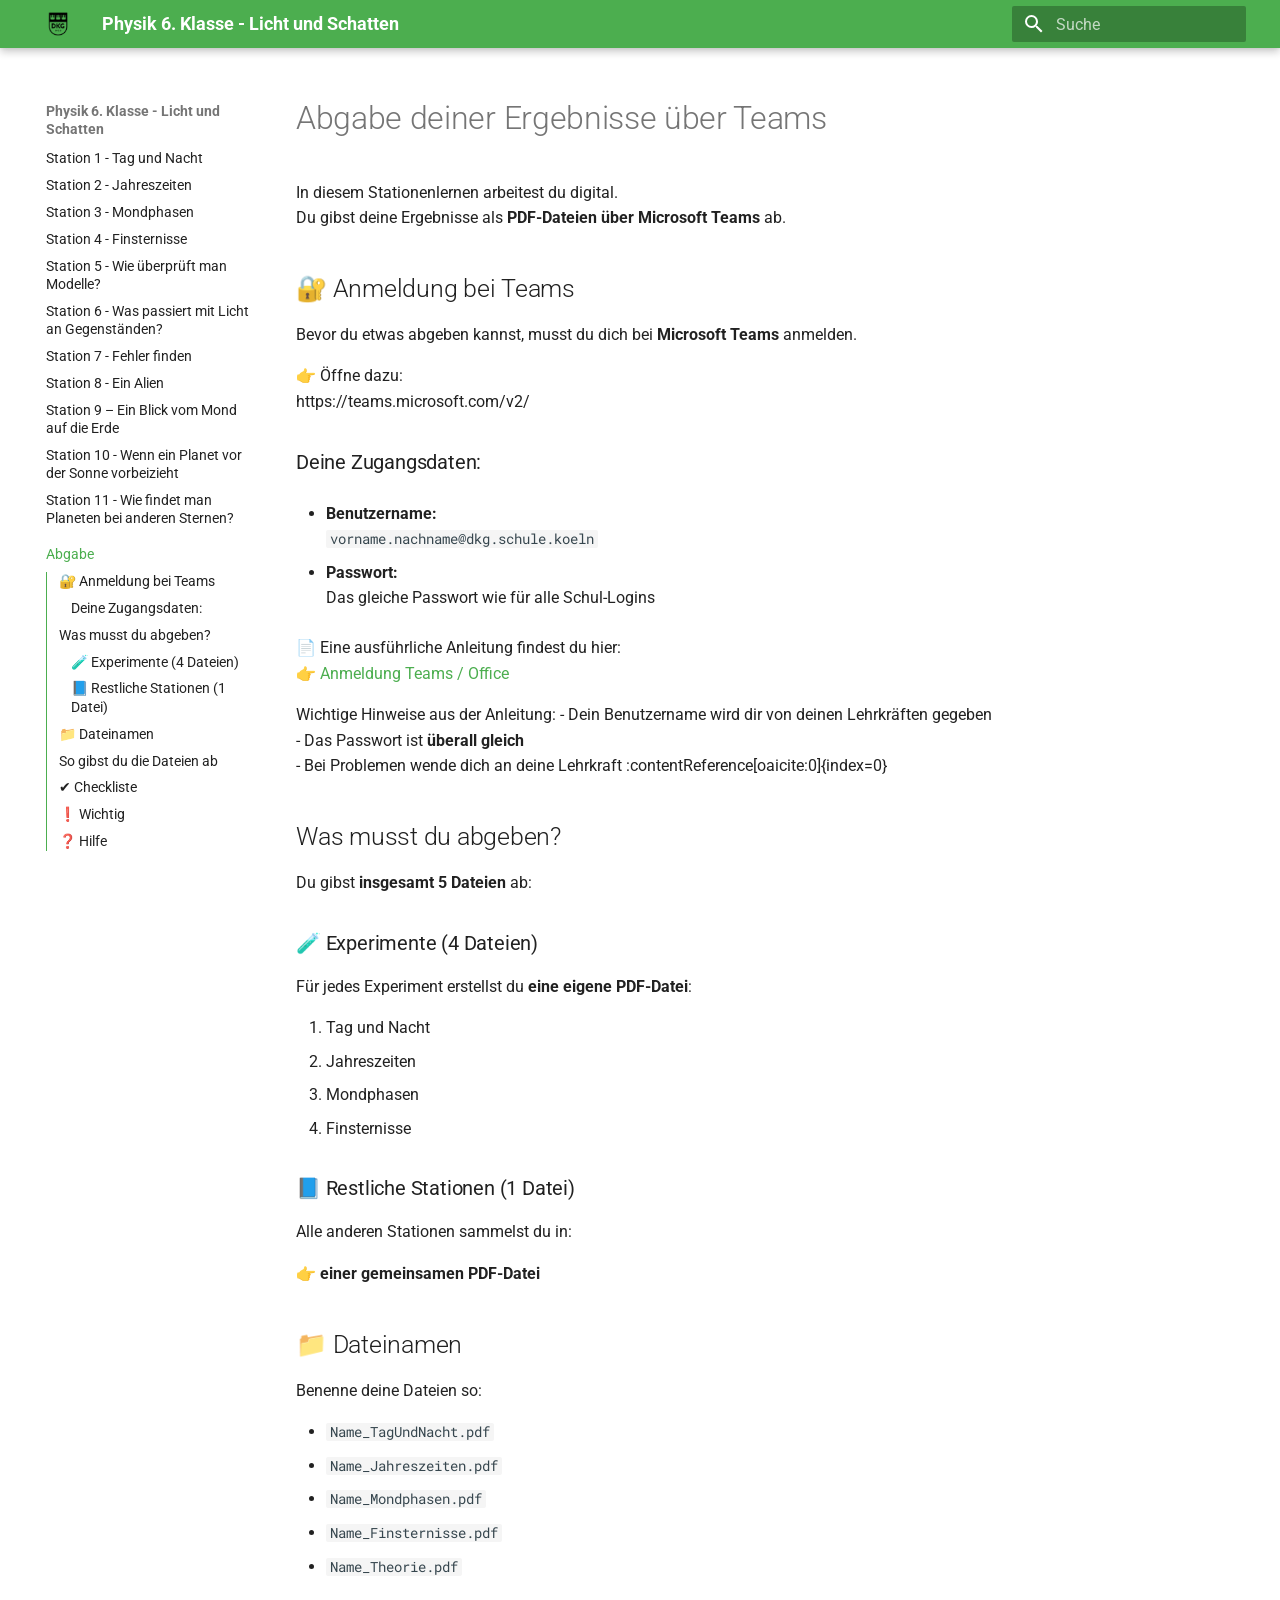
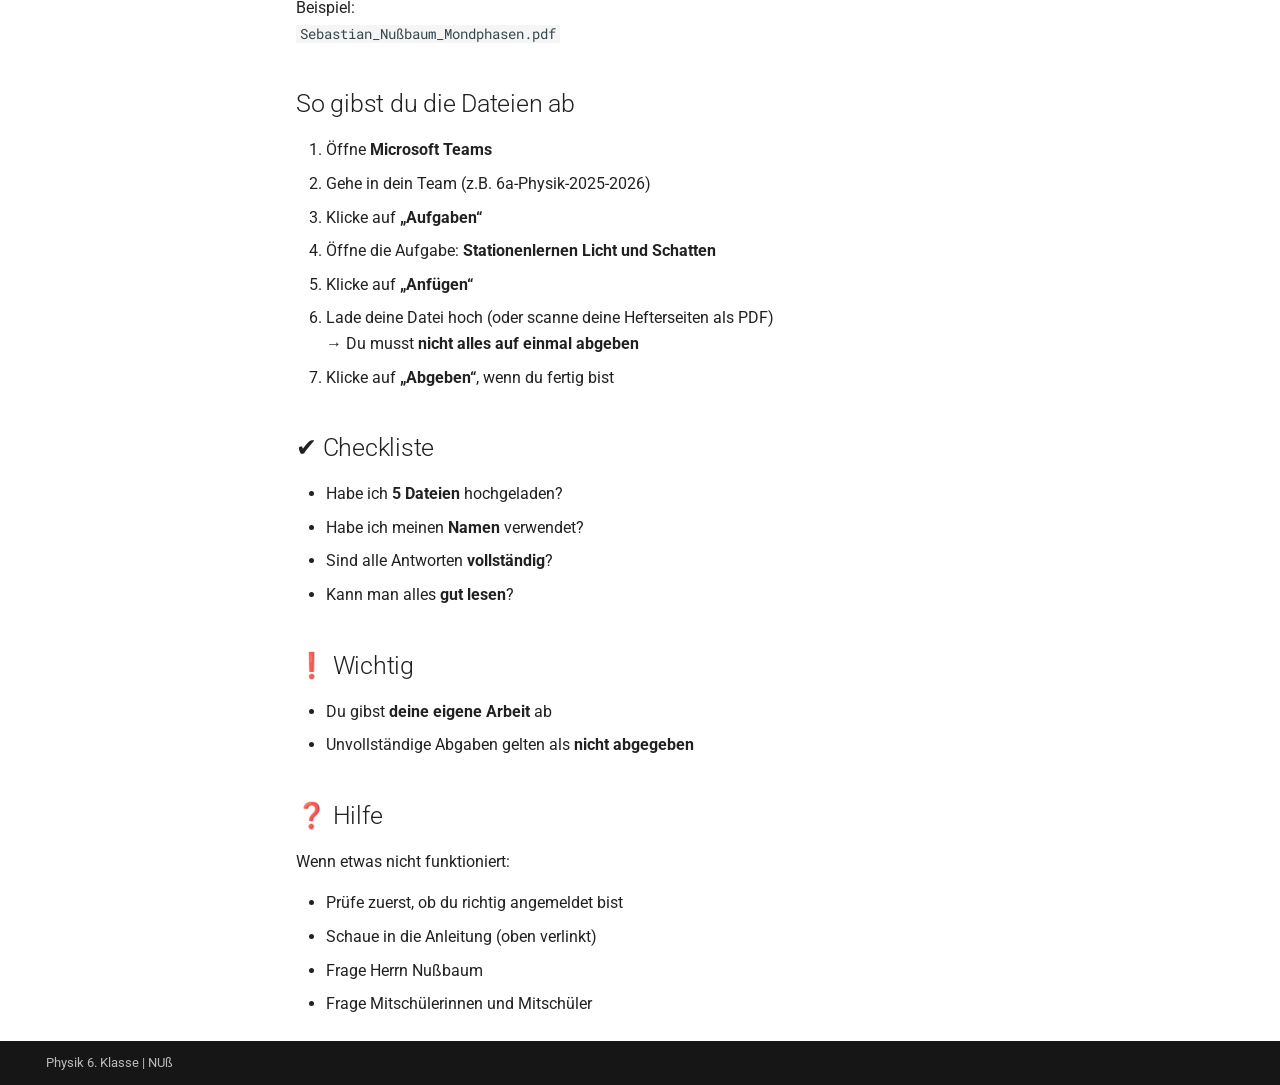
==== commit 21e97b29: "Abgabe überarbeitet" ====
--- a/abgabe_teams/index.html
+++ b/abgabe_teams/index.html
@@ -658,6 +658,34 @@
     <ul class="md-nav__list" data-md-component="toc" data-md-scrollfix>
       
         <li class="md-nav__item">
+  <a href="#anmeldung-bei-teams" class="md-nav__link">
+    <span class="md-ellipsis">
+      
+        🔐 Anmeldung bei Teams
+      
+    </span>
+  </a>
+  
+    <nav class="md-nav" aria-label="🔐 Anmeldung bei Teams">
+      <ul class="md-nav__list">
+        
+          <li class="md-nav__item">
+  <a href="#deine-zugangsdaten" class="md-nav__link">
+    <span class="md-ellipsis">
+      
+        Deine Zugangsdaten:
+      
+    </span>
+  </a>
+  
+</li>
+        
+      </ul>
+    </nav>
+  
+</li>
+      
+        <li class="md-nav__item">
   <a href="#was-musst-du-abgeben" class="md-nav__link">
     <span class="md-ellipsis">
       
@@ -697,10 +725,10 @@
 </li>
       
         <li class="md-nav__item">
-  <a href="#dateinamen-sehr-wichtig" class="md-nav__link">
+  <a href="#dateinamen" class="md-nav__link">
     <span class="md-ellipsis">
       
-        📁 Dateinamen (sehr wichtig!)
+        📁 Dateinamen
       
     </span>
   </a>
@@ -779,6 +807,27 @@
 <h1 id="abgabe-deiner-ergebnisse-uber-teams">Abgabe deiner Ergebnisse über Teams</h1>
 <p>In diesem Stationenlernen arbeitest du digital.<br />
 Du gibst deine Ergebnisse als <strong>PDF-Dateien über Microsoft Teams</strong> ab.</p>
+<h2 id="anmeldung-bei-teams">🔐 Anmeldung bei Teams</h2>
+<p>Bevor du etwas abgeben kannst, musst du dich bei <strong>Microsoft Teams</strong> anmelden.</p>
+<p>👉 Öffne dazu:<br />
+https://teams.microsoft.com/v2/</p>
+<h3 id="deine-zugangsdaten">Deine Zugangsdaten:</h3>
+<ul>
+<li>
+<p><strong>Benutzername:</strong><br />
+<code>vorname.nachname@dkg.schule.koeln</code>  </p>
+</li>
+<li>
+<p><strong>Passwort:</strong><br />
+  Das gleiche Passwort wie für alle Schul-Logins</p>
+</li>
+</ul>
+<p>📄 Eine ausführliche Anleitung findest du hier:<br />
+👉 <a href="../anmeldung.pdf">Anmeldung Teams / Office</a></p>
+<p>Wichtige Hinweise aus der Anleitung:
+- Dein Benutzername wird dir von deinen Lehrkräften gegeben<br />
+- Das Passwort ist <strong>überall gleich</strong><br />
+- Bei Problemen wende dich an deine Lehrkraft :contentReference[oaicite:0]{index=0}  </p>
 <h2 id="was-musst-du-abgeben">Was musst du abgeben?</h2>
 <p>Du gibst <strong>insgesamt 5 Dateien</strong> ab:</p>
 <h3 id="experimente-4-dateien">🧪 Experimente (4 Dateien)</h3>
@@ -792,7 +841,7 @@
 <h3 id="restliche-stationen-1-datei">📘 Restliche Stationen (1 Datei)</h3>
 <p>Alle anderen Stationen sammelst du in:</p>
 <p>👉 <strong>einer gemeinsamen PDF-Datei</strong></p>
-<h2 id="dateinamen-sehr-wichtig">📁 Dateinamen (sehr wichtig!)</h2>
+<h2 id="dateinamen">📁 Dateinamen</h2>
 <p>Benenne deine Dateien so:</p>
 <ul>
 <li><code>Name_TagUndNacht.pdf</code></li>
@@ -801,18 +850,18 @@
 <li><code>Name_Finsternisse.pdf</code></li>
 <li><code>Name_Theorie.pdf</code></li>
 </ul>
-<p>Beispiel:
+<p>Beispiel:<br />
 <code>Sebastian_Nußbaum_Mondphasen.pdf</code></p>
-<hr />
 <h2 id="so-gibst-du-die-dateien-ab">So gibst du die Dateien ab</h2>
 <ol>
 <li>Öffne <strong>Microsoft Teams</strong></li>
 <li>Gehe in dein Team (z.B. 6a-Physik-2025-2026)</li>
 <li>Klicke auf <strong>„Aufgaben“</strong></li>
-<li>Öffne die Aufgabe:   <strong>Stationenlernen Licht und Schatten</strong></li>
-<li>Klicke auf <strong>Anfügen</strong></li>
-<li>Lade die Datei hoch, die du Abgeben möchtest oder Scanne deine Hefterseiten als PDF. Du musst nicht alle Dateien gleichzeitig abgeben!</li>
-<li>Klicke auf <strong>Abgeben</strong>, sobald Du alle Dateien hochgeladen hast.</li>
+<li>Öffne die Aufgabe: <strong>Stationenlernen Licht und Schatten</strong></li>
+<li>Klicke auf <strong>„Anfügen“</strong></li>
+<li>Lade deine Datei hoch (oder scanne deine Hefterseiten als PDF)<br />
+   → Du musst <strong>nicht alles auf einmal abgeben</strong></li>
+<li>Klicke auf <strong>„Abgeben“</strong>, wenn du fertig bist</li>
 </ol>
 <h2 id="checkliste">✔ Checkliste</h2>
 <ul>
@@ -827,9 +876,13 @@
 <li>Unvollständige Abgaben gelten als <strong>nicht abgegeben</strong></li>
 </ul>
 <h2 id="hilfe">❓ Hilfe</h2>
-<p>Wenn etwas nicht funktioniert:
-- Frage Herrn Nußbaum
-- Frage Mitschülerinnen und Mitschüler</p>
+<p>Wenn etwas nicht funktioniert:</p>
+<ul>
+<li>Prüfe zuerst, ob du richtig angemeldet bist  </li>
+<li>Schaue in die Anleitung (oben verlinkt)  </li>
+<li>Frage Herrn Nußbaum  </li>
+<li>Frage Mitschülerinnen und Mitschüler</li>
+</ul>
 
 
 
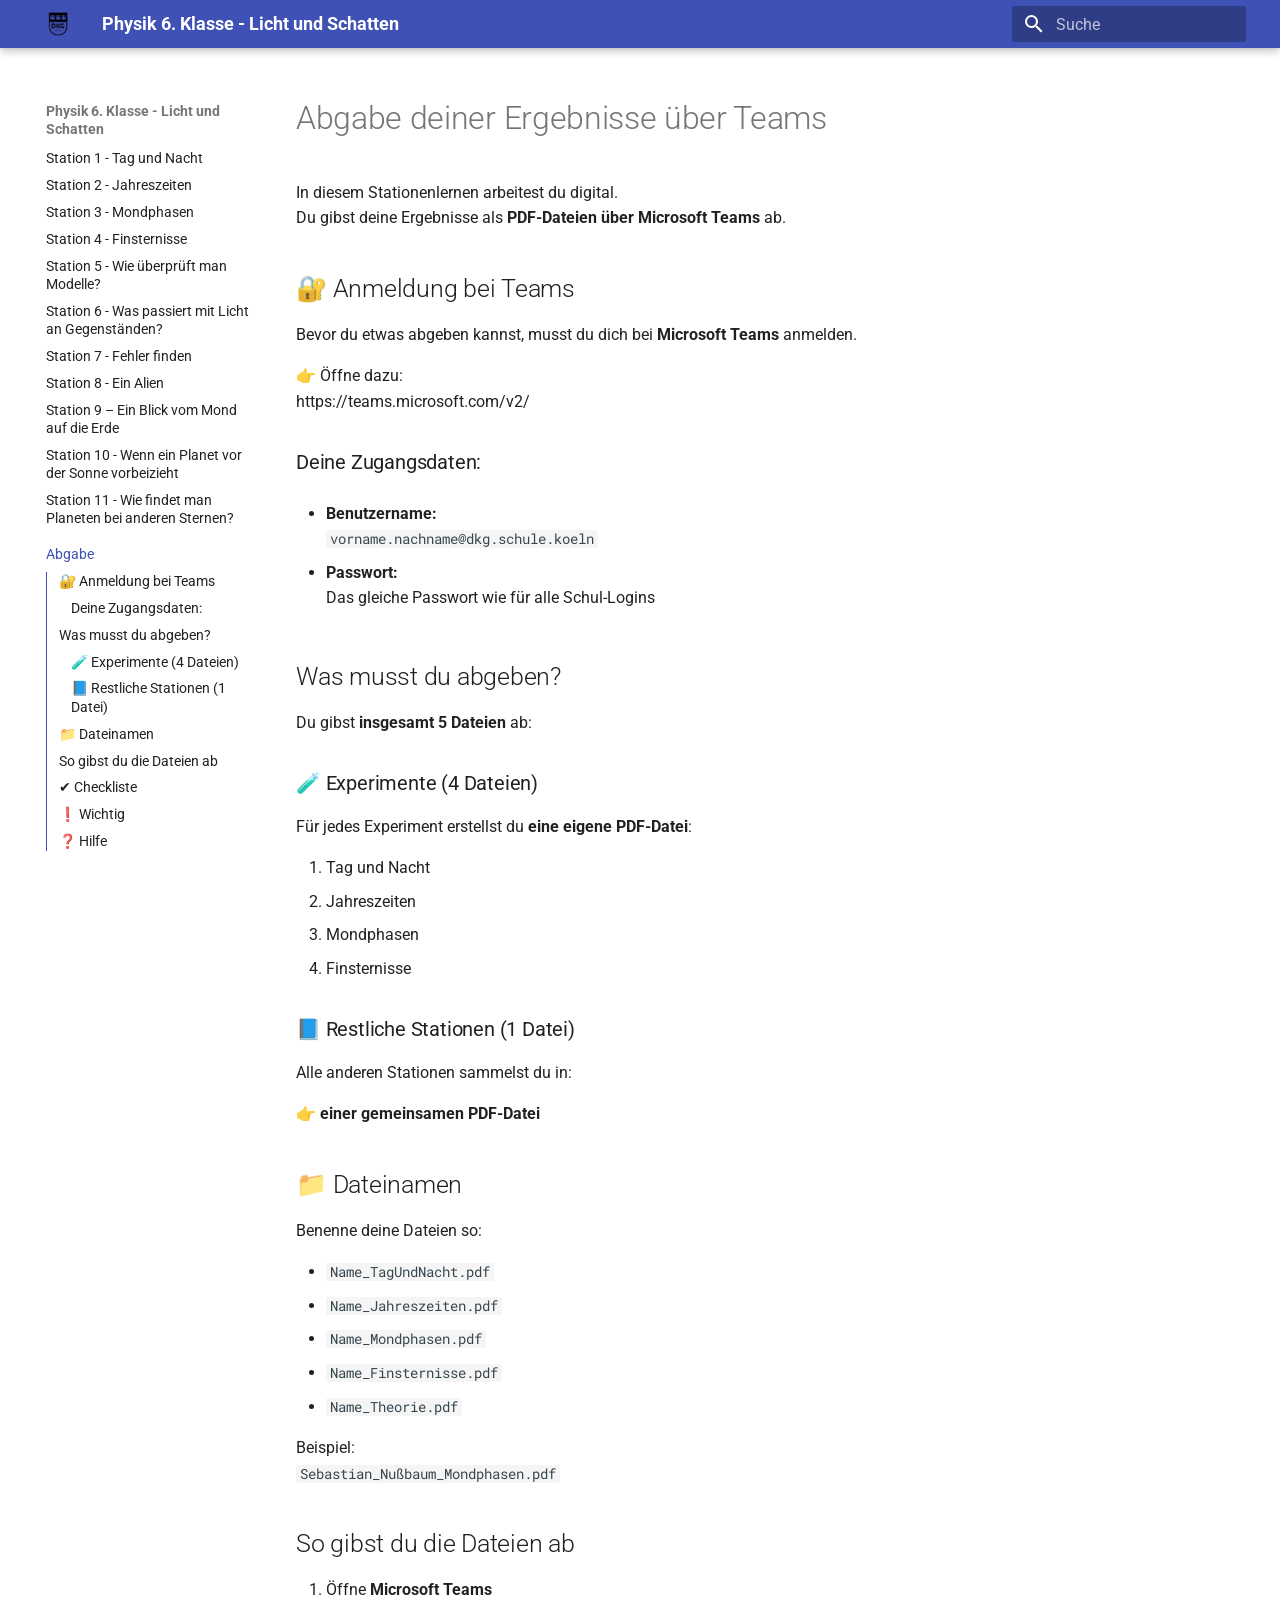
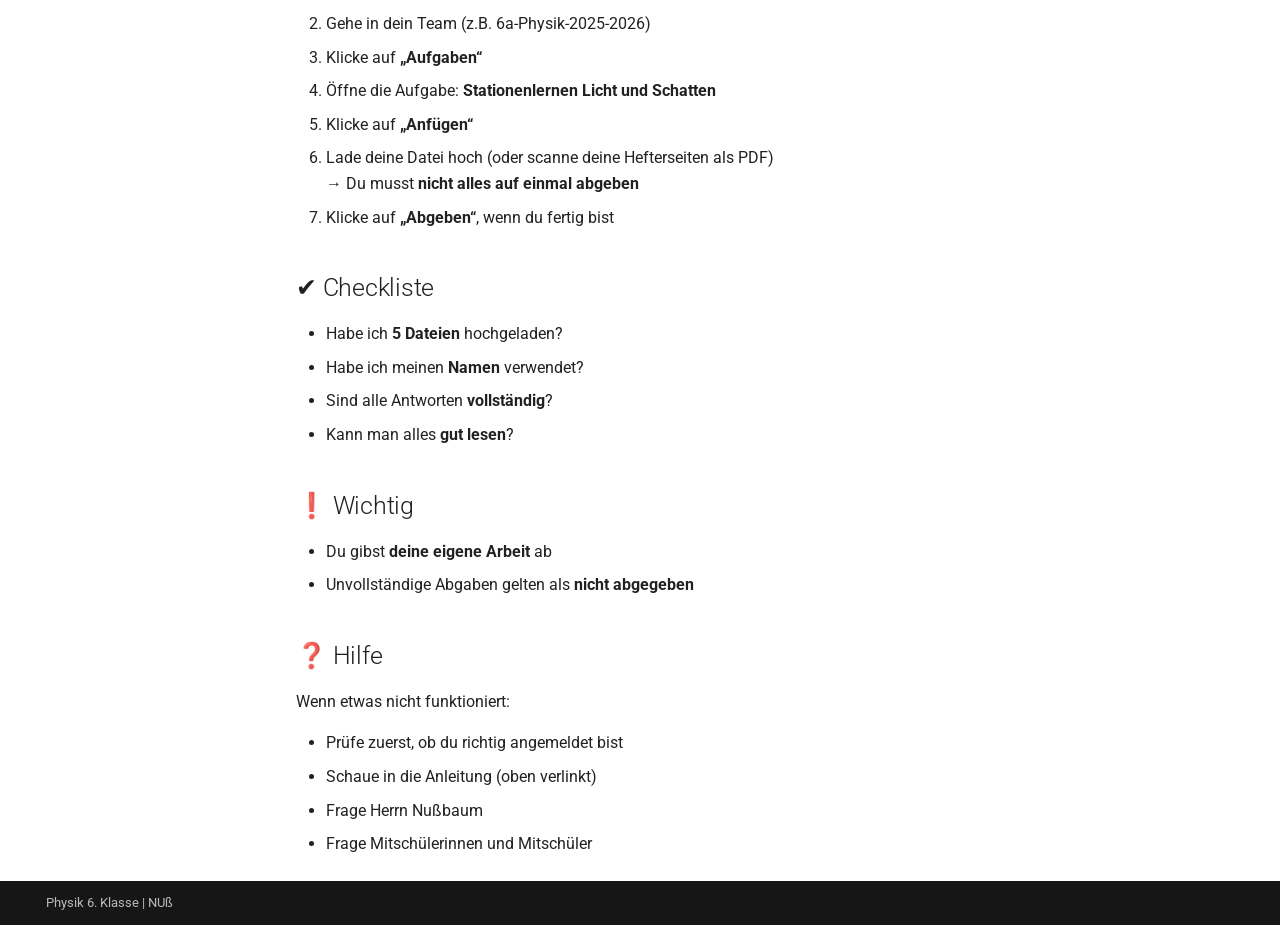
==== commit af8947b2: "design update" ====
--- a/abgabe_teams/index.html
+++ b/abgabe_teams/index.html
@@ -49,6 +49,10 @@
       
     
     
+      <link rel="stylesheet" href="../stylesheets/fira_code.css">
+    
+      <link rel="stylesheet" href="../stylesheets/extra.css">
+    
     <script>__md_scope=new URL("..",location),__md_hash=e=>[...e].reduce(((e,_)=>(e<<5)-e+_.charCodeAt(0)),0),__md_get=(e,_=localStorage,t=__md_scope)=>JSON.parse(_.getItem(t.pathname+"."+e)),__md_set=(e,_,t=localStorage,a=__md_scope)=>{try{t.setItem(a.pathname+"."+e,JSON.stringify(_))}catch(e){}}</script>
     
       
@@ -63,7 +67,7 @@
     
     
     
-    <body dir="ltr" data-md-color-scheme="default" data-md-color-primary="green" data-md-color-accent="purple">
+    <body dir="ltr" data-md-color-scheme="default" data-md-color-primary="custom" data-md-color-accent="custom">
   
     
     <input class="md-toggle" data-md-toggle="drawer" type="checkbox" id="__drawer" autocomplete="off">
@@ -822,12 +826,6 @@
   Das gleiche Passwort wie für alle Schul-Logins</p>
 </li>
 </ul>
-<p>📄 Eine ausführliche Anleitung findest du hier:<br />
-👉 <a href="../anmeldung.pdf">Anmeldung Teams / Office</a></p>
-<p>Wichtige Hinweise aus der Anleitung:
-- Dein Benutzername wird dir von deinen Lehrkräften gegeben<br />
-- Das Passwort ist <strong>überall gleich</strong><br />
-- Bei Problemen wende dich an deine Lehrkraft :contentReference[oaicite:0]{index=0}  </p>
 <h2 id="was-musst-du-abgeben">Was musst du abgeben?</h2>
 <p>Du gibst <strong>insgesamt 5 Dateien</strong> ab:</p>
 <h3 id="experimente-4-dateien">🧪 Experimente (4 Dateien)</h3>
